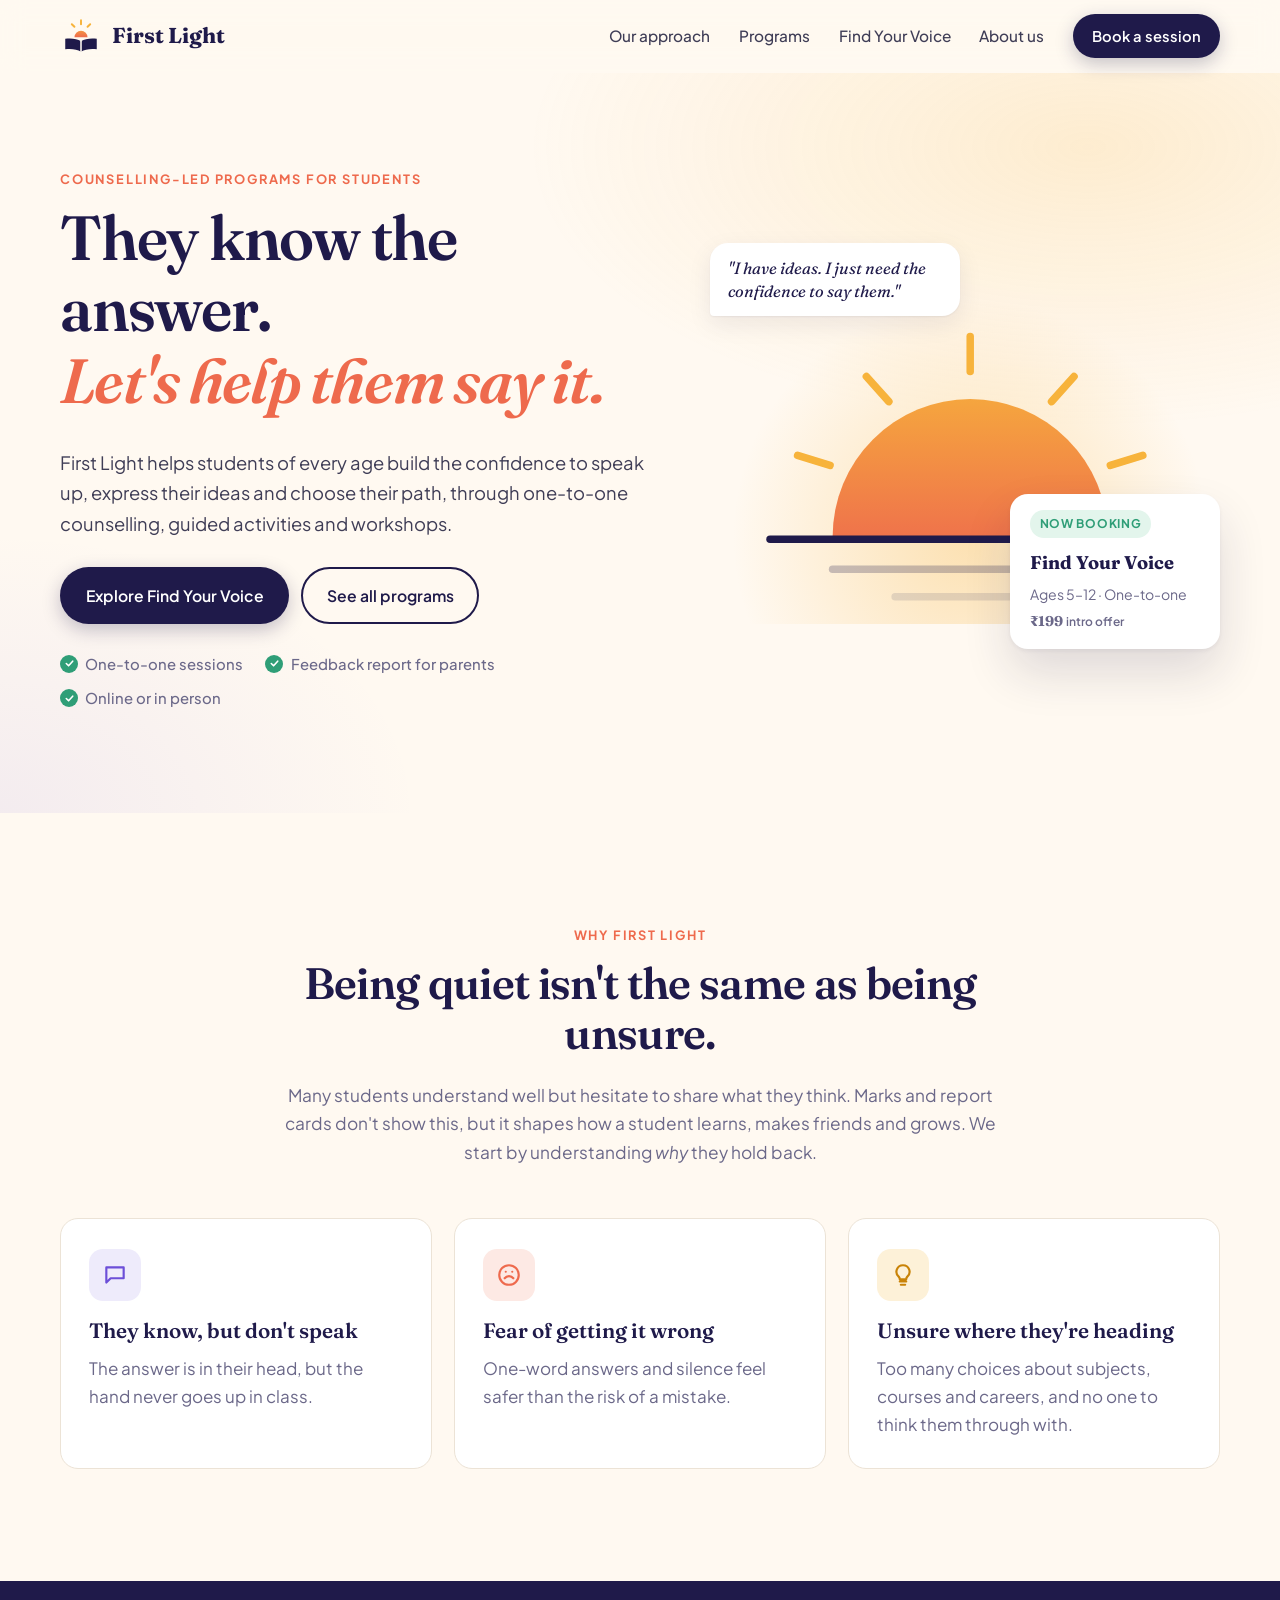
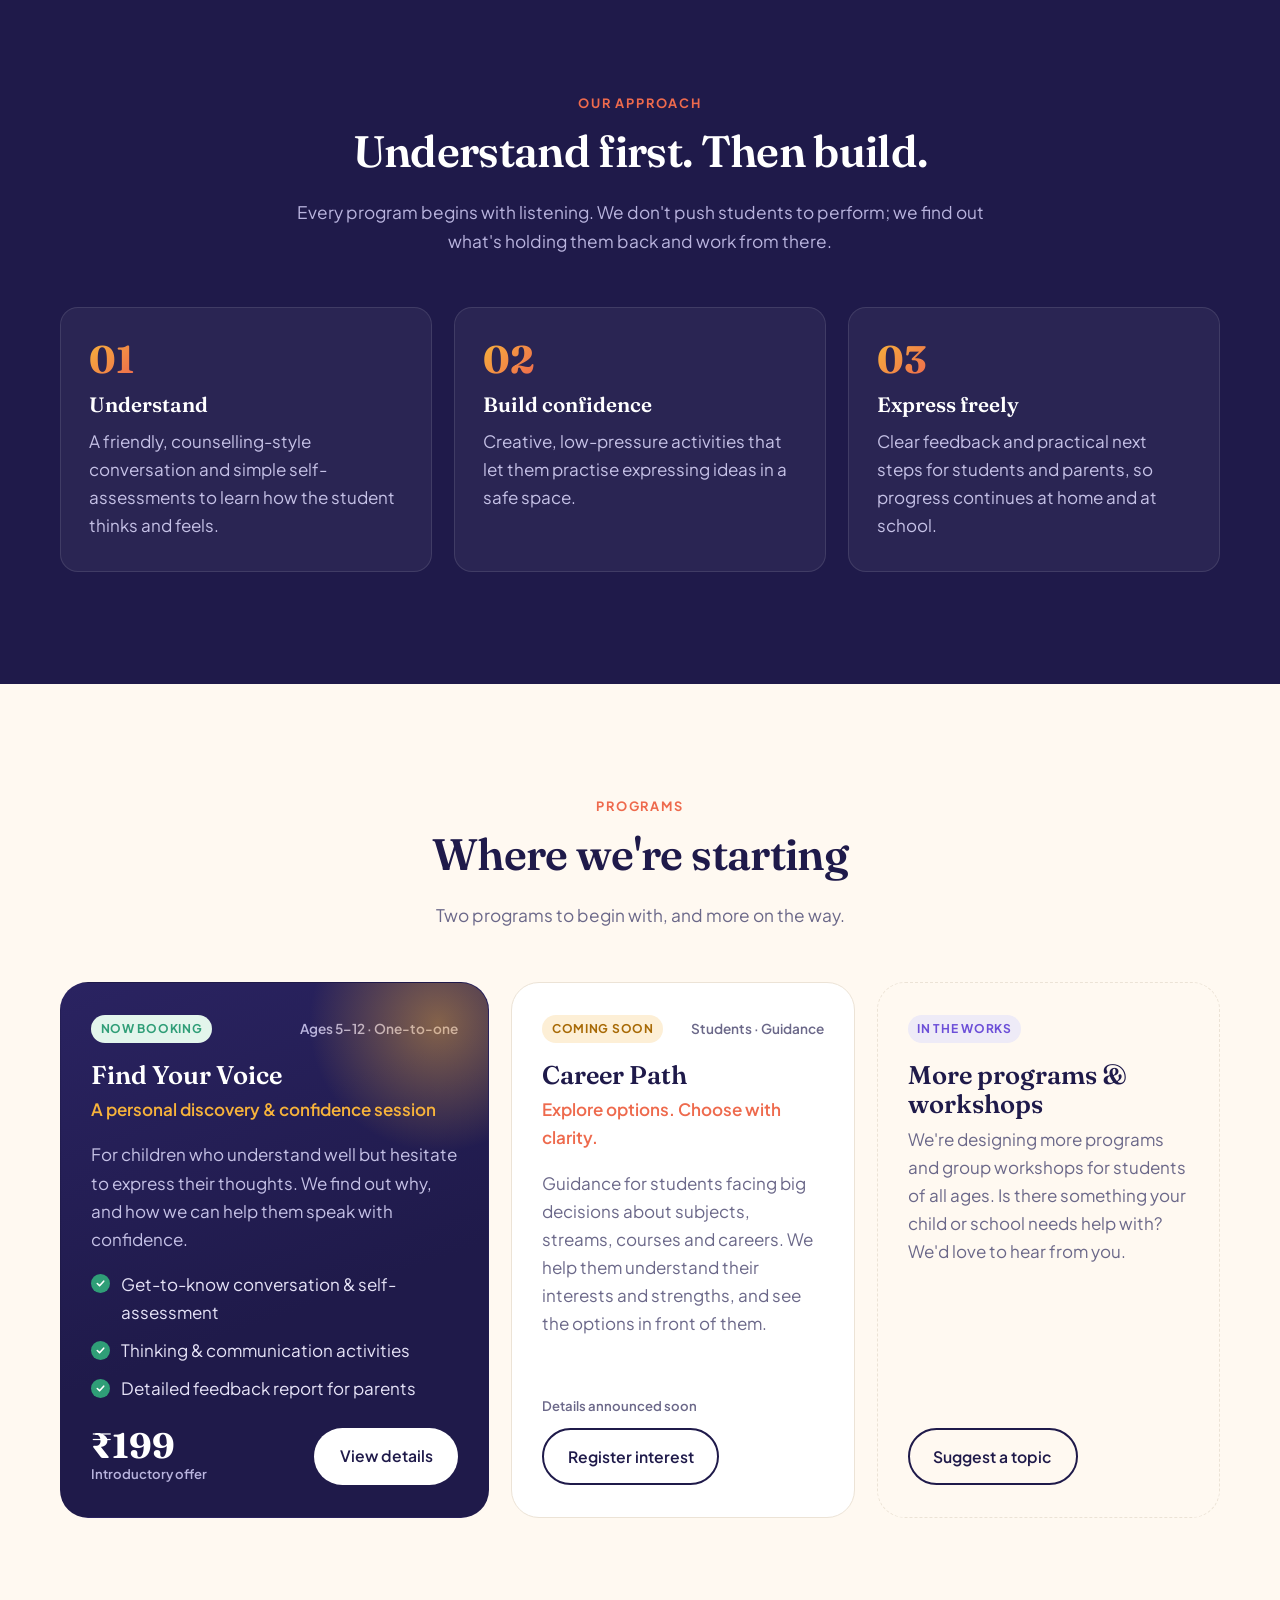
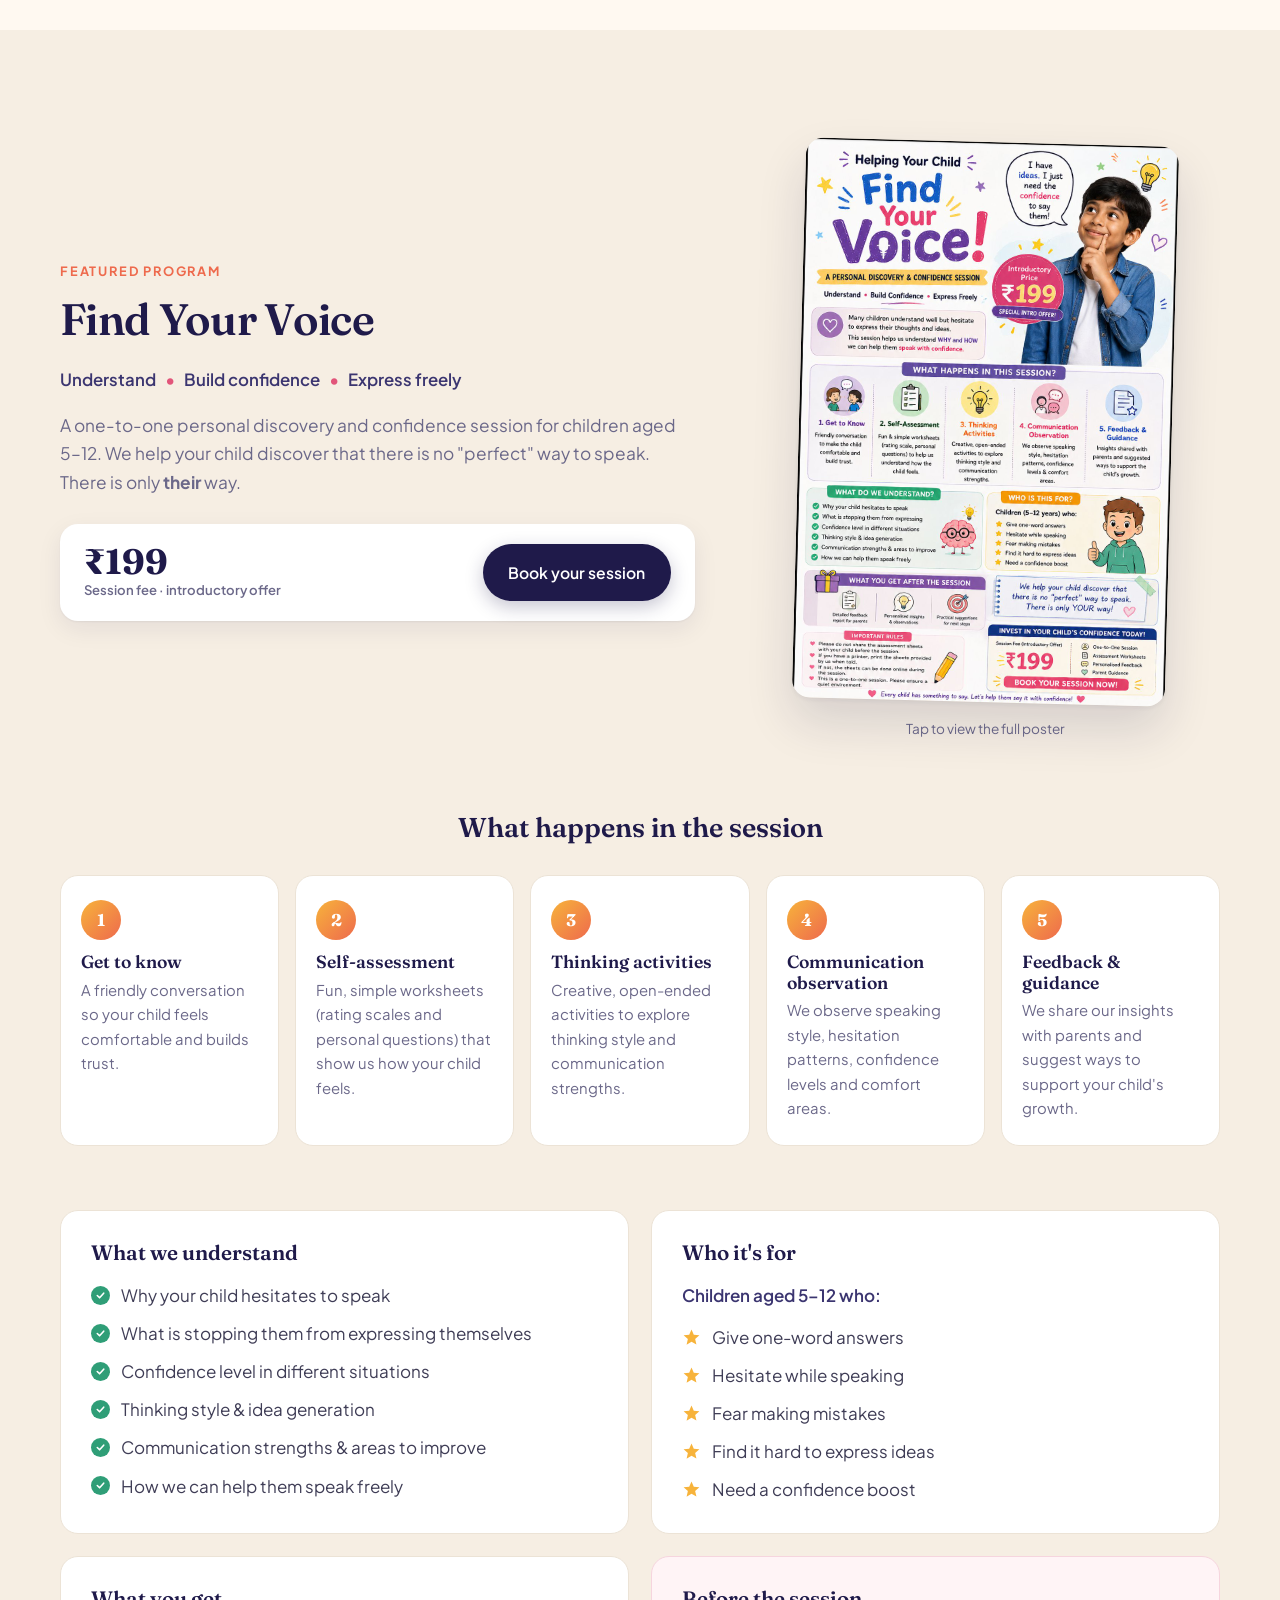
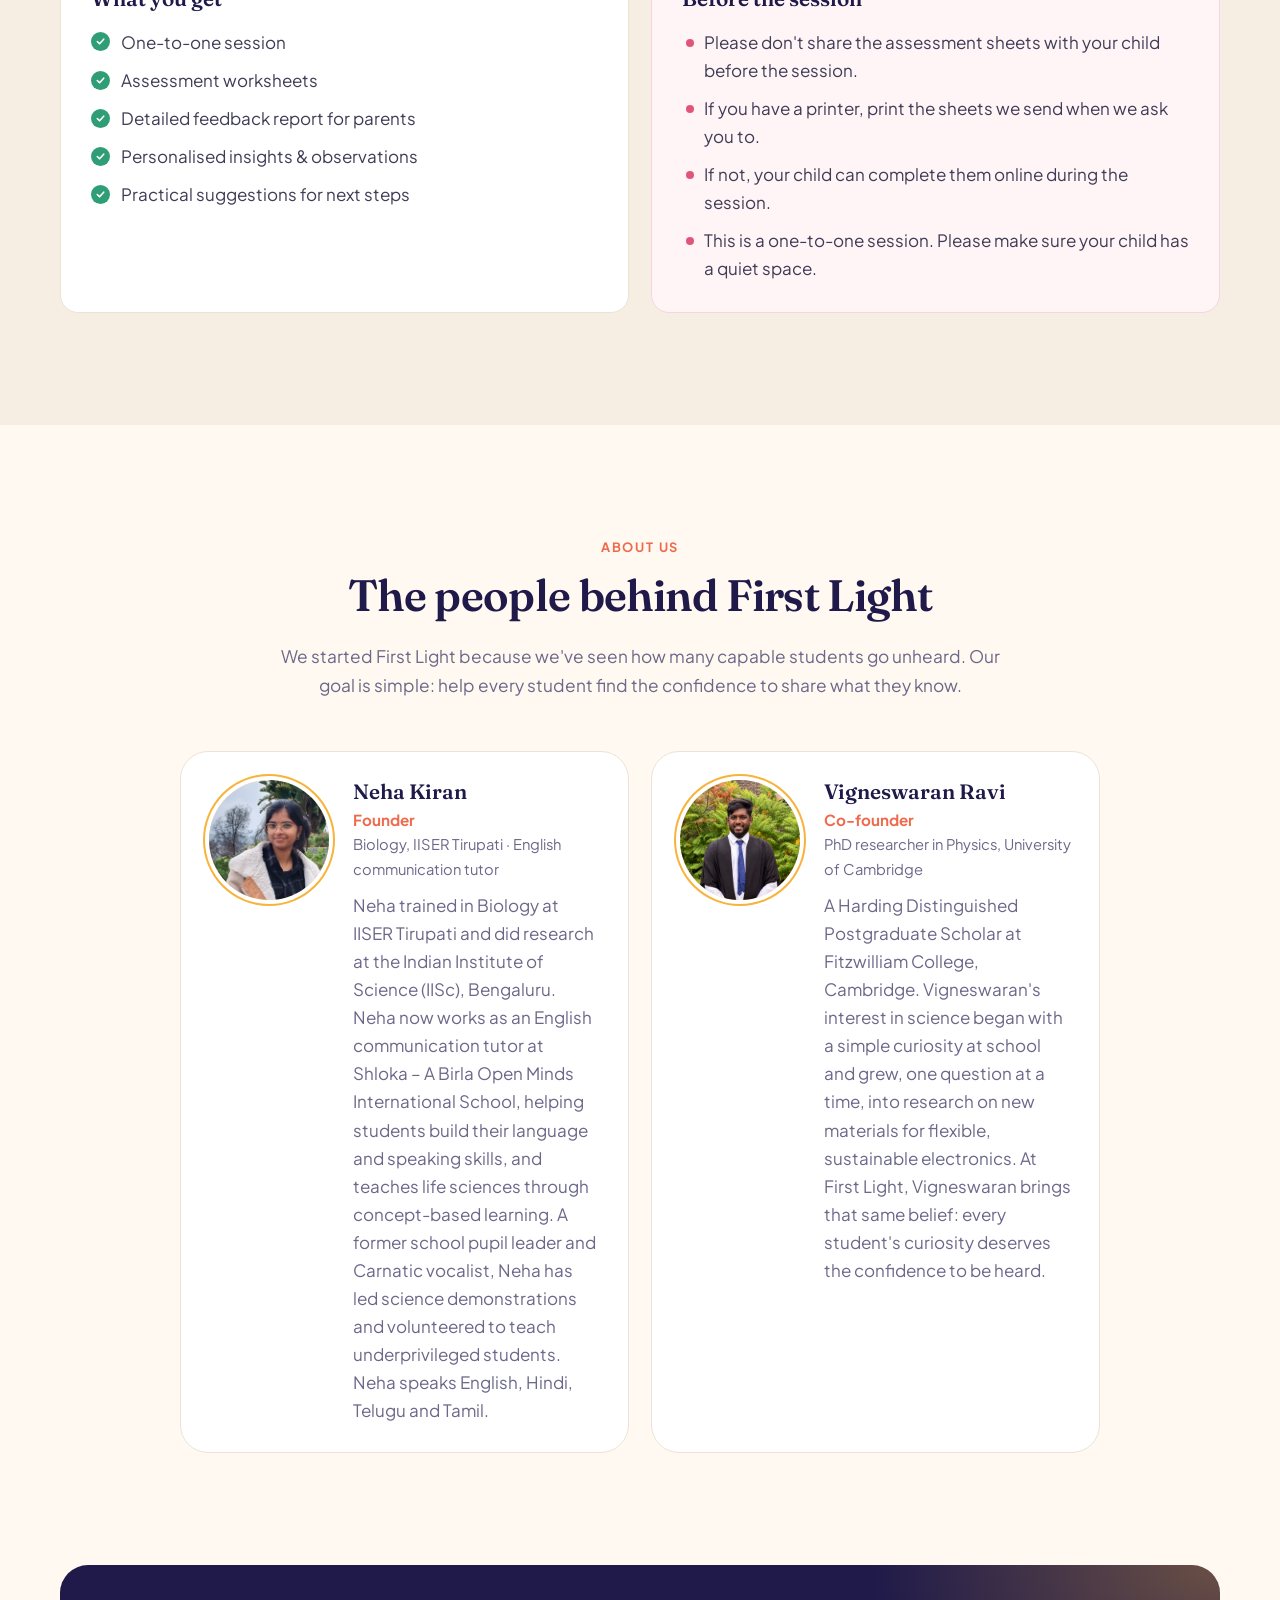
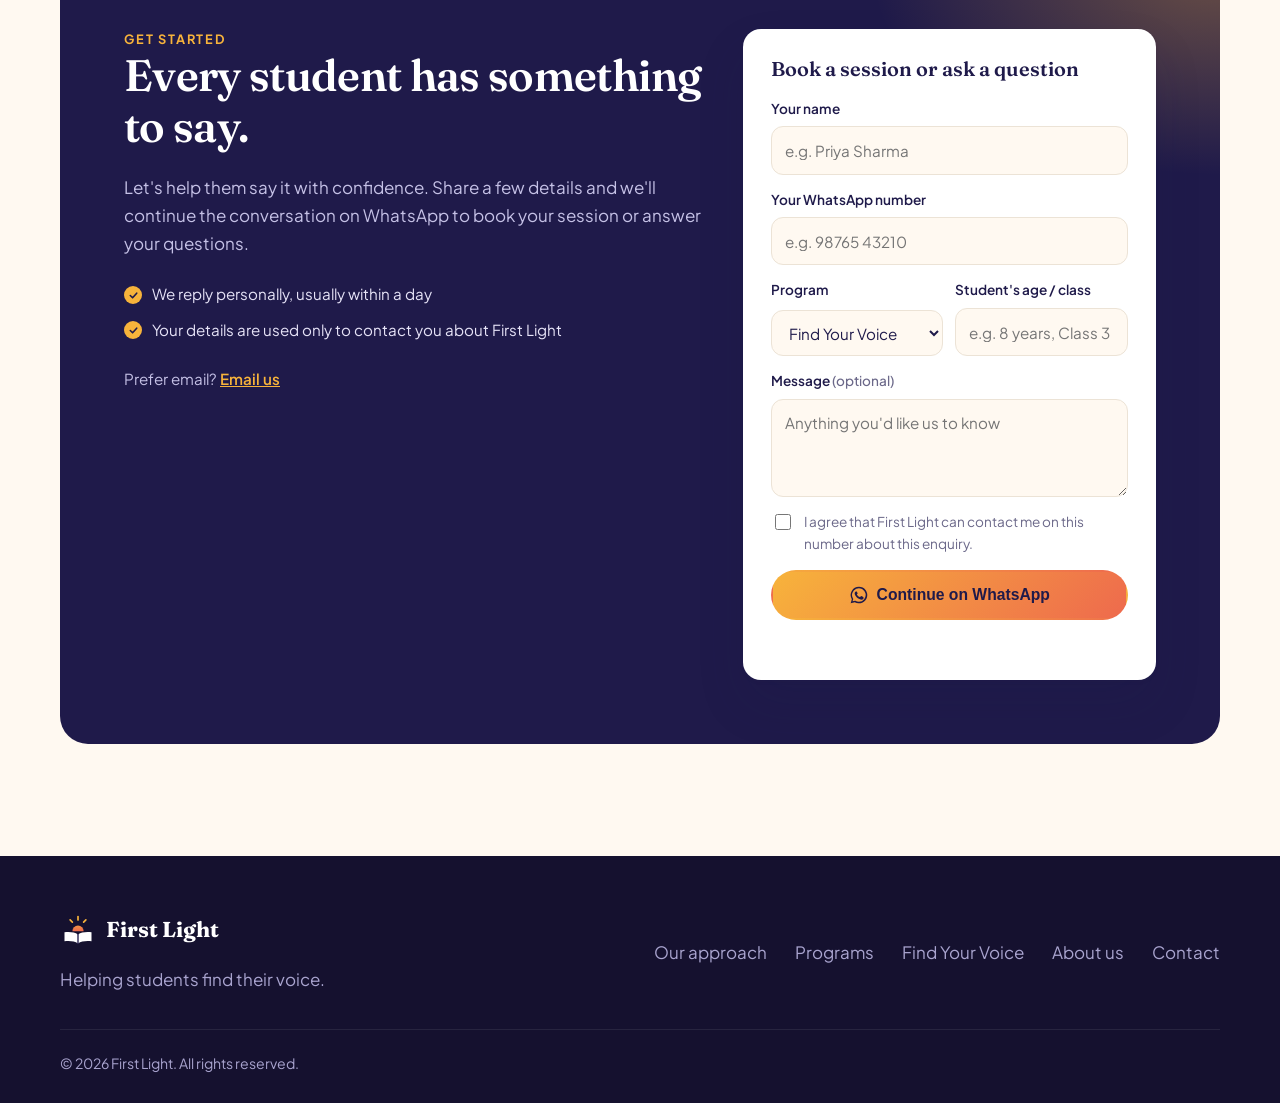
==== index.html @ f7c316da "Add enquiry form that saves contact details before opening WhatsApp Visitors share name and number (" ====
<!doctype html>
<html lang="en">
<head>
  <meta charset="utf-8">
  <meta name="viewport" content="width=device-width, initial-scale=1">
  <title>First Light — Helping students find their voice</title>
  <meta name="description" content="First Light runs counselling-led programs and workshops that help students build confidence, express themselves and find their path. Starting with Find Your Voice and Career Path.">
  <meta property="og:title" content="First Light — Helping students find their voice">
  <meta property="og:description" content="Counselling-led programs that help students build confidence, speak up and find their path.">
  <meta property="og:image" content="images/find-your-voice-poster.jpg">
  <link rel="icon" href="images/logo.svg" type="image/svg+xml">
  <link rel="preconnect" href="https://fonts.googleapis.com">
  <link rel="preconnect" href="https://fonts.gstatic.com" crossorigin>
  <link href="https://fonts.googleapis.com/css2?family=Fraunces:opsz,wght@9..144,500;9..144,600;9..144,700&family=Plus+Jakarta+Sans:wght@400;500;600;700&display=swap" rel="stylesheet">
  <link rel="stylesheet" href="style.css">
</head>
<body>

  <!-- ============ HEADER ============ -->
  <header class="site-header" id="top">
    <div class="container nav">
      <a href="#top" class="brand" aria-label="First Light home">
        <img src="images/logo.svg" alt="" width="42" height="42">
        <span>First Light</span>
      </a>
      <button class="nav-toggle" aria-label="Open menu" aria-expanded="false" aria-controls="nav-links">
        <span></span><span></span><span></span>
      </button>
      <nav id="nav-links" class="nav-links">
        <a href="#approach">Our approach</a>
        <a href="#programs">Programs</a>
        <a href="#find-your-voice">Find Your Voice</a>
        <a href="#team">About us</a>
        <a href="#contact" class="btn btn-small btn-primary">Book a session</a>
      </nav>
    </div>
  </header>

  <main>

    <!-- ============ HERO ============ -->
    <section class="hero">
      <div class="container hero-grid">
        <div class="hero-copy reveal">
          <p class="eyebrow">Counselling-led programs for students</p>
          <h1>They know the answer.<br><em>Let's help them say it.</em></h1>
          <p class="lead">
            First Light helps students of every age build the confidence to speak up,
            express their ideas and choose their path, through one-to-one counselling,
            guided activities and workshops.
          </p>
          <div class="hero-actions">
            <a href="#find-your-voice" class="btn btn-primary">Explore Find Your Voice</a>
            <a href="#programs" class="btn btn-ghost">See all programs</a>
          </div>
          <ul class="hero-points">
            <li>One-to-one sessions</li>
            <li>Feedback report for parents</li>
            <li>Online or in person</li>
          </ul>
        </div>

        <div class="hero-visual reveal" aria-hidden="true">
          <svg class="sunrise" viewBox="0 0 400 300" fill="none">
            <defs>
              <linearGradient id="heroSun" x1="200" y1="90" x2="200" y2="250" gradientUnits="userSpaceOnUse">
                <stop offset="0" stop-color="#F7B33B"/>
                <stop offset="1" stop-color="#EE6A4D"/>
              </linearGradient>
              <radialGradient id="glow" cx="200" cy="230" r="190" gradientUnits="userSpaceOnUse">
                <stop offset="0" stop-color="#F7B33B" stop-opacity=".35"/>
                <stop offset="1" stop-color="#F7B33B" stop-opacity="0"/>
              </radialGradient>
            </defs>
            <circle cx="200" cy="230" r="190" fill="url(#glow)"/>
            <path d="M90 230a110 110 0 0 1 220 0Z" fill="url(#heroSun)"/>
            <g class="rays" stroke="#F7B33B" stroke-width="6" stroke-linecap="round">
              <path d="M200 70v28"/>
              <path d="M117 102l18 20"/>
              <path d="M283 102l-18 20"/>
              <path d="M62 165l26 8"/>
              <path d="M338 165l-26 8"/>
            </g>
            <path d="M40 232h320" stroke="#1F1A4A" stroke-width="6" stroke-linecap="round"/>
            <path d="M90 256h220" stroke="#1F1A4A" stroke-opacity=".25" stroke-width="6" stroke-linecap="round"/>
            <path d="M140 278h120" stroke="#1F1A4A" stroke-opacity=".12" stroke-width="6" stroke-linecap="round"/>
          </svg>

          <div class="bubble bubble-1">"I have ideas. I just need the confidence to say them."</div>
          <div class="float-card">
            <span class="tag tag-live">Now booking</span>
            <strong>Find Your Voice</strong>
            <span>Ages 5–12 · One-to-one</span>
            <span class="price">₹199 <small>intro offer</small></span>
          </div>
        </div>
      </div>
    </section>

    <!-- ============ WHY ============ -->
    <section class="section why">
      <div class="container">
        <div class="section-head reveal">
          <p class="eyebrow">Why First Light</p>
          <h2>Being quiet isn't the same as being unsure.</h2>
          <p class="section-sub">
            Many students understand well but hesitate to share what they think.
            Marks and report cards don't show this, but it shapes how a student learns,
            makes friends and grows. We start by understanding <em>why</em> they hold back.
          </p>
        </div>
        <div class="cards-3">
          <article class="card reveal">
            <div class="icon-circle ic-violet">
              <svg viewBox="0 0 24 24"><path d="M4 5h16v10H8l-4 4z"/></svg>
            </div>
            <h3>They know, but don't speak</h3>
            <p>The answer is in their head, but the hand never goes up in class.</p>
          </article>
          <article class="card reveal">
            <div class="icon-circle ic-coral">
              <svg viewBox="0 0 24 24"><path d="M12 3a9 9 0 1 0 0 18 9 9 0 0 0 0-18zM8 15s1.5-2 4-2 4 2 4 2M9 9h.01M15 9h.01"/></svg>
            </div>
            <h3>Fear of getting it wrong</h3>
            <p>One-word answers and silence feel safer than the risk of a mistake.</p>
          </article>
          <article class="card reveal">
            <div class="icon-circle ic-amber">
              <svg viewBox="0 0 24 24"><path d="M9 18h6M10 21h4M12 3a6 6 0 0 0-4 10.5c.7.7 1 1.5 1 2.5h6c0-1 .3-1.8 1-2.5A6 6 0 0 0 12 3z"/></svg>
            </div>
            <h3>Unsure where they're heading</h3>
            <p>Too many choices about subjects, courses and careers, and no one to think them through with.</p>
          </article>
        </div>
      </div>
    </section>

    <!-- ============ APPROACH ============ -->
    <section class="section approach" id="approach">
      <div class="container">
        <div class="section-head reveal">
          <p class="eyebrow">Our approach</p>
          <h2>Understand first. Then build.</h2>
          <p class="section-sub">
            Every program begins with listening. We don't push students to perform;
            we find out what's holding them back and work from there.
          </p>
        </div>
        <ol class="steps">
          <li class="step reveal">
            <span class="step-num">01</span>
            <h3>Understand</h3>
            <p>A friendly, counselling-style conversation and simple self-assessments to learn how the student thinks and feels.</p>
          </li>
          <li class="step reveal">
            <span class="step-num">02</span>
            <h3>Build confidence</h3>
            <p>Creative, low-pressure activities that let them practise expressing ideas in a safe space.</p>
          </li>
          <li class="step reveal">
            <span class="step-num">03</span>
            <h3>Express freely</h3>
            <p>Clear feedback and practical next steps for students and parents, so progress continues at home and at school.</p>
          </li>
        </ol>
      </div>
    </section>

    <!-- ============ PROGRAMS ============ -->
    <section class="section programs" id="programs">
      <div class="container">
        <div class="section-head reveal">
          <p class="eyebrow">Programs</p>
          <h2>Where we're starting</h2>
          <p class="section-sub">Two programs to begin with, and more on the way.</p>
        </div>

        <div class="program-grid">
          <article class="program program-featured reveal">
            <div class="program-top">
              <span class="tag tag-live">Now booking</span>
              <span class="program-meta">Ages 5–12 · One-to-one</span>
            </div>
            <h3>Find Your Voice</h3>
            <p class="program-sub">A personal discovery &amp; confidence session</p>
            <p>For children who understand well but hesitate to express their thoughts. We find out why, and how we can help them speak with confidence.</p>
            <ul class="checklist">
              <li>Get-to-know conversation &amp; self-assessment</li>
              <li>Thinking &amp; communication activities</li>
              <li>Detailed feedback report for parents</li>
            </ul>
            <div class="program-foot">
              <div class="price-block">
                <span class="price-big">₹199</span>
                <span class="price-note">Introductory offer</span>
              </div>
              <a href="#find-your-voice" class="btn btn-light">View details</a>
            </div>
          </article>

          <article class="program reveal">
            <div class="program-top">
              <span class="tag tag-soon">Coming soon</span>
              <span class="program-meta">Students · Guidance</span>
            </div>
            <h3>Career Path</h3>
            <p class="program-sub">Explore options. Choose with clarity.</p>
            <p>Guidance for students facing big decisions about subjects, streams, courses and careers. We help them understand their interests and strengths, and see the options in front of them.</p>
            <div class="program-foot">
              <span class="price-note">Details announced soon</span>
              <a href="#contact" class="btn btn-ghost">Register interest</a>
            </div>
          </article>

          <article class="program program-more reveal">
            <div class="program-top">
              <span class="tag tag-muted">In the works</span>
            </div>
            <h3>More programs &amp; workshops</h3>
            <p>We're designing more programs and group workshops for students of all ages. Is there something your child or school needs help with? We'd love to hear from you.</p>
            <div class="program-foot">
              <a href="#contact" class="btn btn-ghost">Suggest a topic</a>
            </div>
          </article>
        </div>
      </div>
    </section>

    <!-- ============ FIND YOUR VOICE DETAIL ============ -->
    <section class="section fyv" id="find-your-voice">
      <div class="container">
        <div class="fyv-intro">
          <div class="reveal">
            <p class="eyebrow">Featured program</p>
            <h2>Find Your Voice</h2>
            <p class="fyv-tagline">Understand <span>•</span> Build confidence <span>•</span> Express freely</p>
            <p class="section-sub left">
              A one-to-one personal discovery and confidence session for children aged 5–12.
              We help your child discover that there is no "perfect" way to speak.
              There is only <strong>their</strong> way.
            </p>
            <div class="fyv-price">
              <div>
                <span class="price-big dark">₹199</span>
                <span class="price-note">Session fee · introductory offer</span>
              </div>
              <a href="#contact" class="btn btn-primary">Book your session</a>
            </div>
          </div>
          <figure class="poster reveal">
            <a href="images/find-your-voice-poster.jpg" target="_blank" rel="noopener">
              <img src="images/find-your-voice-poster.jpg" alt="Find Your Voice program poster: a personal discovery and confidence session for children aged 5 to 12, introductory price ₹199." loading="lazy">
            </a>
            <figcaption>Tap to view the full poster</figcaption>
          </figure>
        </div>

        <h3 class="sub-title reveal">What happens in the session</h3>
        <ol class="timeline">
          <li class="reveal"><span>1</span><div><h4>Get to know</h4><p>A friendly conversation so your child feels comfortable and builds trust.</p></div></li>
          <li class="reveal"><span>2</span><div><h4>Self-assessment</h4><p>Fun, simple worksheets (rating scales and personal questions) that show us how your child feels.</p></div></li>
          <li class="reveal"><span>3</span><div><h4>Thinking activities</h4><p>Creative, open-ended activities to explore thinking style and communication strengths.</p></div></li>
          <li class="reveal"><span>4</span><div><h4>Communication observation</h4><p>We observe speaking style, hesitation patterns, confidence levels and comfort areas.</p></div></li>
          <li class="reveal"><span>5</span><div><h4>Feedback &amp; guidance</h4><p>We share our insights with parents and suggest ways to support your child's growth.</p></div></li>
        </ol>

        <div class="fyv-grid">
          <div class="panel reveal">
            <h3>What we understand</h3>
            <ul class="checklist">
              <li>Why your child hesitates to speak</li>
              <li>What is stopping them from expressing themselves</li>
              <li>Confidence level in different situations</li>
              <li>Thinking style &amp; idea generation</li>
              <li>Communication strengths &amp; areas to improve</li>
              <li>How we can help them speak freely</li>
            </ul>
          </div>
          <div class="panel reveal">
            <h3>Who it's for</h3>
            <p class="panel-sub">Children aged 5–12 who:</p>
            <ul class="checklist star">
              <li>Give one-word answers</li>
              <li>Hesitate while speaking</li>
              <li>Fear making mistakes</li>
              <li>Find it hard to express ideas</li>
              <li>Need a confidence boost</li>
            </ul>
          </div>
          <div class="panel reveal">
            <h3>What you get</h3>
            <ul class="checklist">
              <li>One-to-one session</li>
              <li>Assessment worksheets</li>
              <li>Detailed feedback report for parents</li>
              <li>Personalised insights &amp; observations</li>
              <li>Practical suggestions for next steps</li>
            </ul>
          </div>
          <div class="panel panel-note reveal">
            <h3>Before the session</h3>
            <ul class="plain">
              <li>Please don't share the assessment sheets with your child before the session.</li>
              <li>If you have a printer, print the sheets we send when we ask you to.</li>
              <li>If not, your child can complete them online during the session.</li>
              <li>This is a one-to-one session. Please make sure your child has a quiet space.</li>
            </ul>
          </div>
        </div>
      </div>
    </section>

    <!-- ============ TEAM ============ -->
    <section class="section team" id="team">
      <div class="container">
        <div class="section-head reveal">
          <p class="eyebrow">About us</p>
          <h2>The people behind First Light</h2>
          <p class="section-sub">
            We started First Light because we've seen how many capable students go unheard.
            Our goal is simple: help every student find the confidence to share what they know.
          </p>
        </div>
        <div class="team-grid">
          <article class="person reveal">
            <img class="photo" src="images/neha.jpg" alt="Neha Kiran" width="120" height="120" loading="lazy">
            <div>
              <h3>Neha Kiran</h3>
              <p class="role">Founder</p>
              <p class="affil">Biology, IISER Tirupati · English communication tutor</p>
              <p>Neha trained in Biology at IISER Tirupati and did research at the Indian Institute of Science (IISc), Bengaluru. Neha now works as an English communication tutor at Shloka – A Birla Open Minds International School, helping students build their language and speaking skills, and teaches life sciences through concept-based learning. A former school pupil leader and Carnatic vocalist, Neha has led science demonstrations and volunteered to teach underprivileged students. Neha speaks English, Hindi, Telugu and Tamil.</p>
            </div>
          </article>
          <article class="person reveal">
            <img class="photo" src="images/vigneswaran.jpg" alt="Vigneswaran Ravi" width="120" height="120" loading="lazy">
            <div>
              <h3>Vigneswaran Ravi</h3>
              <p class="role">Co-founder</p>
              <p class="affil">PhD researcher in Physics, University of Cambridge</p>
              <p>A Harding Distinguished Postgraduate Scholar at Fitzwilliam College, Cambridge. Vigneswaran's interest in science began with a simple curiosity at school and grew, one question at a time, into research on new materials for flexible, sustainable electronics. At First Light, Vigneswaran brings that same belief: every student's curiosity deserves the confidence to be heard.</p>
            </div>
          </article>
        </div>
      </div>
    </section>

    <!-- ============ CONTACT / CTA ============ -->
    <section class="section cta" id="contact">
      <div class="container">
        <div class="cta-box reveal">
          <div class="cta-copy">
            <p class="eyebrow light">Get started</p>
            <h2>Every student has something to say.</h2>
            <p>Let's help them say it with confidence. Share a few details and we'll continue the conversation on WhatsApp to book your session or answer your questions.</p>
            <ul class="cta-points">
              <li>We reply personally, usually within a day</li>
              <li>Your details are used only to contact you about First Light</li>
            </ul>
            <p class="cta-email">Prefer email? <a href="#contact" class="js-email">Email us</a></p>
          </div>

          <form class="enquiry" id="enquiry-form" novalidate>
            <h3>Book a session or ask a question</h3>
            <div class="field">
              <label for="f-name">Your name</label>
              <input id="f-name" name="name" type="text" autocomplete="name" required maxlength="80" placeholder="e.g. Priya Sharma">
            </div>
            <div class="field">
              <label for="f-phone">Your WhatsApp number</label>
              <input id="f-phone" name="phone" type="tel" autocomplete="tel" inputmode="tel" required maxlength="20" placeholder="e.g. 98765 43210">
            </div>
            <div class="field-row">
              <div class="field">
                <label for="f-program">Program</label>
                <select id="f-program" name="program" required>
                  <option value="Find Your Voice">Find Your Voice</option>
                  <option value="Career Path">Career Path</option>
                  <option value="Something else">Something else</option>
                </select>
              </div>
              <div class="field">
                <label for="f-age">Student's age / class</label>
                <input id="f-age" name="student_age" type="text" maxlength="30" placeholder="e.g. 8 years, Class 3">
              </div>
            </div>
            <div class="field">
              <label for="f-msg">Message <span class="opt">(optional)</span></label>
              <textarea id="f-msg" name="message" rows="3" maxlength="600" placeholder="Anything you'd like us to know"></textarea>
            </div>
            <!-- Spam trap: real people never see or fill this -->
            <input type="text" name="_honey" class="hp" tabindex="-1" autocomplete="off" aria-hidden="true">
            <label class="consent">
              <input type="checkbox" id="f-consent" required>
              <span>I agree that First Light can contact me on this number about this enquiry.</span>
            </label>
            <button type="submit" class="btn btn-sun btn-block">
              <svg viewBox="0 0 24 24" width="20" height="20" aria-hidden="true"><path fill="currentColor" d="M12 2a10 10 0 0 0-8.6 15.1L2 22l5-1.3A10 10 0 1 0 12 2zm0 18.2c-1.6 0-3.1-.4-4.4-1.2l-.3-.2-3 .8.8-2.9-.2-.3A8.2 8.2 0 1 1 12 20.2zm4.5-6.1c-.2-.1-1.5-.7-1.7-.8-.2-.1-.4-.1-.6.1l-.8 1c-.1.2-.3.2-.5.1a6.7 6.7 0 0 1-3.3-2.9c-.2-.4.2-.4.7-1.3.1-.2 0-.3 0-.4l-.8-1.8c-.2-.5-.4-.4-.6-.4h-.5a1 1 0 0 0-.7.3c-.2.3-.9.9-.9 2.2s1 2.5 1.1 2.7c.1.2 1.9 2.9 4.6 4 1.7.7 2.4.8 3.2.6.5-.1 1.5-.6 1.7-1.2.2-.6.2-1.1.2-1.2-.1-.1-.3-.2-.5-.3z"/></svg>
              Continue on WhatsApp
            </button>
            <p class="form-status" role="status" aria-live="polite"></p>
          </form>
        </div>
      </div>
    </section>

  </main>

  <!-- ============ FOOTER ============ -->
  <footer class="site-footer">
    <div class="container footer-grid">
      <div>
        <a href="#top" class="brand light">
          <img src="images/logo-light.svg" alt="" width="36" height="36">
          <span>First Light</span>
        </a>
        <p class="footer-tag">Helping students find their voice.</p>
      </div>
      <nav class="footer-links" aria-label="Footer">
        <a href="#approach">Our approach</a>
        <a href="#programs">Programs</a>
        <a href="#find-your-voice">Find Your Voice</a>
        <a href="#team">About us</a>
        <a href="#contact">Contact</a>
      </nav>
    </div>
    <div class="container footer-bottom">
      <p>© <span id="year">2026</span> First Light. All rights reserved.</p>
    </div>
  </footer>

  <script src="script.js"></script>
</body>
</html>
---- style.css ----
/* =========================================================
   First Light — main stylesheet
   Colours: deep indigo (trust, maturity) + sunrise amber/coral (warmth, hope)
   ========================================================= */

:root {
  --ink: #1F1A4A;          /* deep indigo — headings, dark sections */
  --ink-2: #3B3570;
  --text: #3F3D56;         /* body text */
  --muted: #6B6889;
  --cream: #FFF9F1;        /* page background */
  --paper: #FFFFFF;
  --sand: #F6EEE3;         /* alt section background */
  --line: #ECE3D6;
  --sun: #F7B33B;          /* amber */
  --coral: #EE6A4D;        /* coral */
  --rose: #E2557A;
  --violet: #6C4FD8;
  --green: #2F9E77;

  --radius: 18px;
  --radius-lg: 28px;
  --shadow: 0 1px 2px rgba(31, 26, 74, .06), 0 8px 24px rgba(31, 26, 74, .08);
  --shadow-lg: 0 2px 4px rgba(31, 26, 74, .06), 0 24px 48px rgba(31, 26, 74, .14);

  --font-head: "Fraunces", Georgia, "Times New Roman", serif;
  --font-body: "Plus Jakarta Sans", system-ui, -apple-system, "Segoe UI", Roboto, sans-serif;
}

*, *::before, *::after { box-sizing: border-box; }

html { scroll-behavior: smooth; scroll-padding-top: 84px; }

body {
  margin: 0;
  font-family: var(--font-body);
  font-size: 17px;
  line-height: 1.65;
  color: var(--text);
  background: var(--cream);
  -webkit-font-smoothing: antialiased;
}

img { max-width: 100%; display: block; }
a { color: inherit; }

h1, h2, h3, h4 {
  font-family: var(--font-head);
  color: var(--ink);
  line-height: 1.15;
  margin: 0 0 .5em;
  font-weight: 600;
}
h1 { font-size: clamp(2.4rem, 5.2vw, 3.9rem); letter-spacing: -0.02em; }
h2 { font-size: clamp(1.9rem, 3.6vw, 2.75rem); letter-spacing: -0.015em; }
h3 { font-size: 1.3rem; }
h4 { font-size: 1.1rem; }
p { margin: 0 0 1em; }

.container { width: min(1160px, 100% - 40px); margin-inline: auto; }

/* ---------- Buttons ---------- */
.btn {
  display: inline-flex; align-items: center; justify-content: center;
  gap: .5em;
  padding: .85em 1.5em;
  border-radius: 999px;
  font-weight: 600;
  font-size: .98rem;
  text-decoration: none;
  border: 2px solid transparent;
  transition: transform .15s ease, box-shadow .2s ease, background .2s ease, color .2s ease;
  cursor: pointer;
  white-space: nowrap;
}
.btn:hover { transform: translateY(-2px); }
.btn:focus-visible { outline: 3px solid var(--sun); outline-offset: 3px; }
.btn-small { padding: .55em 1.15em; font-size: .92rem; }
.btn-primary { background: var(--ink); color: #fff; box-shadow: 0 6px 18px rgba(31, 26, 74, .25); }
.btn-primary:hover { background: var(--ink-2); }
.btn-ghost { border-color: var(--ink); color: var(--ink); }
.btn-ghost:hover { background: var(--ink); color: #fff; }
.btn-light { background: #fff; color: var(--ink); }
.btn-sun { background: linear-gradient(135deg, var(--sun), var(--coral)); color: var(--ink); }
.btn-outline-light { border-color: rgba(255,255,255,.6); color: #fff; }
.btn-outline-light:hover { background: #fff; color: var(--ink); }

/* ---------- Tags & eyebrows ---------- */
.eyebrow {
  font-size: .8rem; font-weight: 700; letter-spacing: .14em; text-transform: uppercase;
  color: var(--coral); margin-bottom: .9em;
}
.eyebrow.light { color: var(--sun); }
.tag {
  display: inline-block; font-size: .75rem; font-weight: 700; letter-spacing: .06em;
  text-transform: uppercase; padding: .35em .8em; border-radius: 999px;
}
.tag-live { background: #E3F5EC; color: var(--green); }
.tag-soon { background: #FDEFD6; color: #A86A06; }
.tag-muted { background: #EEEBF7; color: var(--violet); }

/* ---------- Header ---------- */
.site-header {
  position: sticky; top: 0; z-index: 50;
  background: rgba(255, 249, 241, .85);
  backdrop-filter: saturate(160%) blur(12px);
  -webkit-backdrop-filter: saturate(160%) blur(12px);
  border-bottom: 1px solid transparent;
  transition: border-color .2s ease, box-shadow .2s ease;
}
.site-header.scrolled { border-bottom-color: var(--line); box-shadow: 0 4px 20px rgba(31, 26, 74, .05); }
.nav { display: flex; align-items: center; justify-content: space-between; height: 72px; }
.brand {
  display: inline-flex; align-items: center; gap: .6rem; text-decoration: none;
  font-family: var(--font-head); font-weight: 700; font-size: 1.35rem; color: var(--ink);
}
.brand.light { color: #fff; }
.nav-links { display: flex; align-items: center; gap: 1.8rem; }
.nav-links a:not(.btn) {
  text-decoration: none; font-weight: 500; font-size: .96rem; color: var(--text);
  position: relative;
}
.nav-links a:not(.btn)::after {
  content: ""; position: absolute; left: 0; right: 0; bottom: -4px; height: 2px;
  background: var(--coral); transform: scaleX(0); transition: transform .2s ease; transform-origin: left;
}
.nav-links a:not(.btn):hover::after { transform: scaleX(1); }

.nav-toggle {
  display: none; background: none; border: 0; padding: 10px; cursor: pointer;
  flex-direction: column; gap: 5px;
}
.nav-toggle span { display: block; width: 24px; height: 2px; background: var(--ink); border-radius: 2px; transition: transform .25s ease, opacity .2s ease; }
.nav-toggle[aria-expanded="true"] span:nth-child(1) { transform: translateY(7px) rotate(45deg); }
.nav-toggle[aria-expanded="true"] span:nth-child(2) { opacity: 0; }
.nav-toggle[aria-expanded="true"] span:nth-child(3) { transform: translateY(-7px) rotate(-45deg); }

/* ---------- Hero ---------- */
.hero {
  position: relative; overflow: hidden;
  padding: clamp(48px, 8vw, 96px) 0 clamp(56px, 8vw, 104px);
  background:
    radial-gradient(800px 400px at 85% 10%, rgba(247, 179, 59, .18), transparent 70%),
    radial-gradient(600px 400px at 0% 100%, rgba(108, 79, 216, .08), transparent 70%);
}
.hero-grid { display: grid; grid-template-columns: 1.1fr .9fr; gap: 48px; align-items: center; }
.hero h1 em { font-style: italic; color: var(--coral); }
.lead { font-size: 1.15rem; max-width: 34em; color: var(--text); }
.hero-actions { display: flex; flex-wrap: wrap; gap: 12px; margin: 28px 0 28px; }
.hero-points { list-style: none; padding: 0; margin: 0; display: flex; flex-wrap: wrap; gap: 10px 22px; }
.hero-points li { font-size: .93rem; font-weight: 500; color: var(--muted); display: flex; align-items: center; gap: .5em; }
.hero-points li::before {
  content: ""; width: 18px; height: 18px; border-radius: 50%;
  background: var(--green) url("data:image/svg+xml,%3Csvg xmlns='http://www.w3.org/2000/svg' viewBox='0 0 24 24' fill='none' stroke='white' stroke-width='3.5' stroke-linecap='round' stroke-linejoin='round'%3E%3Cpath d='M5 12l5 5 9-10'/%3E%3C/svg%3E") center/11px no-repeat;
}

.hero-visual { position: relative; }
.sunrise { width: 100%; height: auto; }
.sunrise .rays { transform-origin: 200px 230px; animation: rays 6s ease-in-out infinite; }
@keyframes rays { 0%, 100% { opacity: .75; transform: scale(1); } 50% { opacity: 1; transform: scale(1.04); } }

.bubble {
  position: absolute; background: #fff; color: var(--ink);
  font-family: var(--font-head); font-style: italic; font-size: 1.02rem; line-height: 1.4;
  padding: 14px 18px; border-radius: 18px 18px 18px 4px; max-width: 250px;
  box-shadow: var(--shadow);
}
.bubble-1 { top: -6px; left: -10px; animation: floaty 7s ease-in-out infinite; }
.float-card {
  position: absolute; right: 0; bottom: -18px;
  background: #fff; border-radius: var(--radius); padding: 16px 20px;
  box-shadow: var(--shadow-lg); display: grid; gap: 4px; min-width: 210px;
  animation: floaty 7s ease-in-out infinite reverse;
}
.float-card strong { font-family: var(--font-head); color: var(--ink); font-size: 1.15rem; margin-top: 6px; }
.float-card span:not(.tag) { font-size: .88rem; color: var(--muted); }
.float-card .price { font-family: var(--font-head); font-size: 1.5rem; font-weight: 700; color: var(--coral); }
.float-card .price small { font-family: var(--font-body); font-size: .75rem; font-weight: 600; color: var(--muted); }
.float-card .tag { justify-self: start; }
@keyframes floaty { 0%, 100% { transform: translateY(0); } 50% { transform: translateY(-8px); } }

/* ---------- Sections ---------- */
.section { padding: clamp(64px, 9vw, 112px) 0; }
.section-head { text-align: center; max-width: 720px; margin: 0 auto 52px; }
.section-sub { color: var(--muted); font-size: 1.08rem; }
.section-sub.left { text-align: left; }

/* Why */
.cards-3 { display: grid; grid-template-columns: repeat(3, 1fr); gap: 22px; }
.card {
  background: var(--paper); border: 1px solid var(--line); border-radius: var(--radius);
  padding: 30px 28px; transition: transform .2s ease, box-shadow .2s ease;
}
.card:hover { transform: translateY(-4px); box-shadow: var(--shadow); }
.card p { color: var(--muted); margin: 0; }
.icon-circle {
  width: 52px; height: 52px; border-radius: 14px; display: grid; place-items: center; margin-bottom: 18px;
}
.icon-circle svg { width: 26px; height: 26px; fill: none; stroke-width: 2; stroke-linecap: round; stroke-linejoin: round; }
.ic-violet { background: #EEEBFB; } .ic-violet svg { stroke: var(--violet); }
.ic-coral  { background: #FDE9E4; } .ic-coral svg  { stroke: var(--coral); }
.ic-amber  { background: #FDF1D8; } .ic-amber svg  { stroke: #C98307; }

/* Approach */
.approach { background: var(--ink); color: #D9D6F0; }
.approach h2, .approach h3 { color: #fff; }
.approach .section-sub { color: #B9B4DE; }
.steps { list-style: none; padding: 0; margin: 0; display: grid; grid-template-columns: repeat(3, 1fr); gap: 22px; counter-reset: s; }
.step {
  position: relative; padding: 32px 28px; border-radius: var(--radius);
  background: rgba(255,255,255,.05); border: 1px solid rgba(255,255,255,.1);
}
.step p { margin: 0; color: #C5C1E6; }
.step-num {
  display: inline-block; font-family: var(--font-head); font-size: 2.4rem; font-weight: 700; line-height: 1;
  background: linear-gradient(135deg, var(--sun), var(--coral)); -webkit-background-clip: text; background-clip: text; color: transparent;
  margin-bottom: 14px;
}

/* Programs */
.program-grid { display: grid; grid-template-columns: 1.25fr 1fr 1fr; gap: 22px; align-items: stretch; }
.program {
  display: flex; flex-direction: column;
  background: var(--paper); border: 1px solid var(--line); border-radius: var(--radius-lg);
  padding: 32px 30px; transition: transform .2s ease, box-shadow .2s ease;
}
.program:hover { transform: translateY(-4px); box-shadow: var(--shadow); }
.program-top { display: flex; align-items: center; justify-content: space-between; gap: 10px; flex-wrap: wrap; margin-bottom: 18px; }
.program-meta { font-size: .85rem; font-weight: 600; color: var(--muted); }
.program h3 { font-size: 1.6rem; margin-bottom: .2em; }
.program-sub { font-weight: 600; color: var(--coral); margin-bottom: 1em; }
.program > p:not(.program-sub) { color: var(--muted); }
.program-foot { margin-top: auto; padding-top: 22px; display: flex; align-items: center; justify-content: space-between; gap: 12px; flex-wrap: wrap; }
.price-block { display: grid; }
.price-big { font-family: var(--font-head); font-size: 2.2rem; font-weight: 700; line-height: 1; color: #fff; }
.price-big.dark { color: var(--ink); }
.price-note { font-size: .82rem; font-weight: 600; color: var(--muted); }

.program-featured {
  background: linear-gradient(160deg, #2A2361 0%, var(--ink) 60%);
  border-color: transparent; color: #D9D6F0; position: relative; overflow: hidden;
}
.program-featured::before {
  content: ""; position: absolute; width: 260px; height: 260px; right: -80px; top: -90px; border-radius: 50%;
  background: radial-gradient(circle, rgba(247,179,59,.45), transparent 70%);
}
.program-featured h3 { color: #fff; }
.program-featured .program-sub { color: var(--sun); }
.program-featured > p:not(.program-sub) { color: #C5C1E6; }
.program-featured .program-meta { color: #B9B4DE; }
.program-featured .price-note { color: #B9B4DE; }
.program-featured .checklist li { color: #E6E3F7; }
.program-more { background: transparent; border-style: dashed; }

/* Checklists */
.checklist, .plain { list-style: none; padding: 0; margin: 0 0 4px; display: grid; gap: 10px; }
.checklist li { position: relative; padding-left: 30px; }
.checklist li::before {
  content: ""; position: absolute; left: 0; top: .28em; width: 19px; height: 19px; border-radius: 50%;
  background: var(--green) url("data:image/svg+xml,%3Csvg xmlns='http://www.w3.org/2000/svg' viewBox='0 0 24 24' fill='none' stroke='white' stroke-width='3.5' stroke-linecap='round' stroke-linejoin='round'%3E%3Cpath d='M5 12l5 5 9-10'/%3E%3C/svg%3E") center/11px no-repeat;
}
.checklist.star li::before {
  background: url("data:image/svg+xml,%3Csvg xmlns='http://www.w3.org/2000/svg' viewBox='0 0 24 24'%3E%3Cpath fill='%23F7B33B' d='M12 2l2.9 6.6 7.1.6-5.4 4.7 1.6 7L12 17.3 5.8 21l1.6-7L2 9.2l7.1-.6z'/%3E%3C/svg%3E") center/19px no-repeat;
}
.plain li { position: relative; padding-left: 22px; color: var(--text); }
.plain li::before { content: ""; position: absolute; left: 4px; top: .65em; width: 8px; height: 8px; border-radius: 50%; background: var(--rose); }

/* Find Your Voice */
.fyv { background: var(--sand); }
.fyv-intro { display: grid; grid-template-columns: 1.15fr .85fr; gap: 56px; align-items: center; margin-bottom: 72px; }
.fyv-tagline { font-weight: 600; color: var(--ink-2); font-size: 1.05rem; }
.fyv-tagline span { color: var(--rose); margin: 0 .35em; }
.fyv-price {
  margin-top: 28px; display: flex; align-items: center; justify-content: space-between; gap: 18px; flex-wrap: wrap;
  background: #fff; border-radius: var(--radius); padding: 20px 24px; box-shadow: var(--shadow);
}
.fyv-price > div { display: grid; }
.poster { margin: 0; text-align: center; }
.poster img {
  border-radius: var(--radius); box-shadow: var(--shadow-lg); max-height: 560px; width: auto; margin: 0 auto;
  transform: rotate(1.5deg); transition: transform .3s ease;
}
.poster a:hover img { transform: rotate(0) scale(1.02); }
.poster figcaption { font-size: .85rem; color: var(--muted); margin-top: 16px; }

.sub-title { text-align: center; font-size: 1.7rem; margin-bottom: 32px; }
.timeline {
  list-style: none; padding: 0; margin: 0 0 64px;
  display: grid; grid-template-columns: repeat(5, 1fr); gap: 16px;
}
.timeline li {
  background: #fff; border-radius: var(--radius); padding: 24px 20px; border: 1px solid var(--line);
  display: grid; gap: 12px; align-content: start;
}
.timeline li > span {
  width: 40px; height: 40px; border-radius: 50%; display: grid; place-items: center;
  font-family: var(--font-head); font-weight: 700; color: #fff;
  background: linear-gradient(135deg, var(--sun), var(--coral));
}
.timeline h4 { margin-bottom: .3em; }
.timeline p { margin: 0; font-size: .93rem; color: var(--muted); }

.fyv-grid { display: grid; grid-template-columns: repeat(2, 1fr); gap: 22px; }
.panel { background: #fff; border-radius: var(--radius); padding: 30px 30px 26px; border: 1px solid var(--line); }
.panel h3 { margin-bottom: .8em; }
.panel-sub { font-weight: 600; color: var(--ink-2); margin-bottom: .8em; }
.panel-note { background: #FFF4F6; border-color: #F6D5DE; }

/* Team */
.team-grid { display: grid; grid-template-columns: repeat(2, 1fr); gap: 22px; max-width: 920px; margin: 0 auto; }
.person {
  display: grid; grid-template-columns: 120px 1fr; gap: 24px; align-items: start;
  background: var(--paper); border: 1px solid var(--line); border-radius: var(--radius-lg); padding: 28px;
}
.person img, .avatar {
  width: 120px; height: 120px; border-radius: 50%; object-fit: cover;
}
.person img.photo {
  object-position: 50% 28%;
  box-shadow: 0 0 0 4px #fff, 0 0 0 6px var(--sun);
}
.avatar {
  display: grid; place-items: center; font-family: var(--font-head); font-weight: 700; font-size: 2.2rem; color: #fff;
  background: linear-gradient(135deg, var(--sun), var(--coral));
}
.avatar.alt { background: linear-gradient(135deg, var(--violet), var(--ink)); }
.person h3 { margin-bottom: .15em; }
.role { font-weight: 700; color: var(--coral); margin: 0; font-size: .95rem; }
.affil { color: var(--muted); font-size: .92rem; margin: 0 0 .6em; }
.person p:last-child { margin: .6em 0 0; color: var(--muted); }

/* CTA */
.cta { padding-top: 0; }
.cta-box {
  display: grid; grid-template-columns: 1.4fr 1fr; gap: 40px; align-items: center;
  background:
    radial-gradient(500px 300px at 100% 0%, rgba(247,179,59,.35), transparent 70%),
    var(--ink);
  color: #D9D6F0; border-radius: var(--radius-lg); padding: clamp(36px, 6vw, 64px);
}
.cta-box h2 { color: #fff; }
.cta-box p { margin: 0; color: #C5C1E6; }
.cta-box { align-items: start; }
.cta-points { list-style: none; padding: 0; margin: 24px 0 0; display: grid; gap: 10px; }
.cta-points li { position: relative; padding-left: 28px; color: #E6E3F7; font-size: .95rem; }
.cta-points li::before {
  content: ""; position: absolute; left: 0; top: .3em; width: 18px; height: 18px; border-radius: 50%;
  background: var(--sun) url("data:image/svg+xml,%3Csvg xmlns='http://www.w3.org/2000/svg' viewBox='0 0 24 24' fill='none' stroke='%231F1A4A' stroke-width='3.5' stroke-linecap='round' stroke-linejoin='round'%3E%3Cpath d='M5 12l5 5 9-10'/%3E%3C/svg%3E") center/11px no-repeat;
}
.cta-box .cta-email { margin-top: 24px; font-size: .95rem; }
.cta-email a { color: var(--sun); font-weight: 600; }

/* Enquiry form */
.enquiry {
  background: #fff; color: var(--text); border-radius: var(--radius); padding: 28px;
  display: grid; gap: 14px; box-shadow: var(--shadow-lg);
}
.enquiry h3 { font-size: 1.25rem; margin: 0 0 4px; }
.field { display: grid; gap: 6px; }
.field-row { display: grid; grid-template-columns: 1fr 1fr; gap: 12px; }
.field label { font-size: .85rem; font-weight: 600; color: var(--ink); }
.field .opt { font-weight: 500; color: var(--muted); }
.field input, .field select, .field textarea {
  font: inherit; font-size: .95rem; color: var(--ink);
  padding: .7em .85em; border: 1.5px solid var(--line); border-radius: 12px; background: var(--cream);
  transition: border-color .15s ease, box-shadow .15s ease; width: 100%;
}
.field textarea { resize: vertical; min-height: 80px; }
.field input:focus, .field select:focus, .field textarea:focus {
  outline: none; border-color: var(--coral); box-shadow: 0 0 0 3px rgba(238,106,77,.18); background: #fff;
}
.field input[aria-invalid="true"] { border-color: var(--rose); }
.consent { display: flex; gap: 10px; align-items: flex-start; font-size: .85rem; color: var(--muted); cursor: pointer; }
.consent input { margin-top: .25em; accent-color: var(--coral); width: 16px; height: 16px; flex: none; }
.btn-block { width: 100%; }
.btn[disabled] { opacity: .65; cursor: wait; transform: none; }
.form-status { margin: 0; font-size: .9rem; min-height: 1.2em; }
.form-status.error { color: #C2334D; }
.form-status.ok { color: var(--green); }
.hp { position: absolute; left: -9999px; width: 1px; height: 1px; opacity: 0; }

/* Footer */
.site-footer { background: #15112F; color: #A9A4CF; padding: 56px 0 28px; }
.footer-grid { display: flex; justify-content: space-between; gap: 32px; flex-wrap: wrap; }
.footer-tag { margin: 10px 0 0; }
.footer-links { display: flex; flex-wrap: wrap; gap: 12px 28px; align-items: center; }
.footer-links a { text-decoration: none; }
.footer-links a:hover { color: #fff; }
.footer-bottom { border-top: 1px solid rgba(255,255,255,.08); margin-top: 36px; padding-top: 22px; font-size: .88rem; }
.footer-bottom p { margin: 0; }

/* Reveal on scroll */
.reveal { opacity: 0; transform: translateY(18px); transition: opacity .6s ease, transform .6s ease; }
.reveal.visible { opacity: 1; transform: none; }
.no-js .reveal { opacity: 1; transform: none; }

@media (prefers-reduced-motion: reduce) {
  html { scroll-behavior: auto; }
  .reveal { opacity: 1; transform: none; transition: none; }
  .sunrise .rays, .bubble-1, .float-card { animation: none; }
}

/* ---------- Responsive ---------- */
@media (max-width: 1020px) {
  .program-grid { grid-template-columns: 1fr 1fr; }
  .program-featured { grid-column: 1 / -1; }
  .timeline { grid-template-columns: repeat(2, 1fr); }
  .timeline li:last-child { grid-column: 1 / -1; }
}

@media (max-width: 860px) {
  .nav-toggle { display: flex; }
  .nav-links {
    position: absolute; top: 72px; left: 0; right: 0;
    flex-direction: column; align-items: stretch; gap: 0;
    background: var(--cream); border-bottom: 1px solid var(--line);
    padding: 8px 20px 20px; box-shadow: 0 12px 24px rgba(31,26,74,.08);
    display: none;
  }
  .nav-links.open { display: flex; }
  .nav-links a:not(.btn) { padding: 14px 4px; border-bottom: 1px solid var(--line); }
  .nav-links a:not(.btn)::after { display: none; }
  .nav-links .btn { margin-top: 16px; }

  .hero-grid, .fyv-intro, .cta-box { grid-template-columns: 1fr; }
  .hero-visual { max-width: 460px; margin: 20px auto 0; width: 100%; }
  .cards-3, .steps, .fyv-grid, .team-grid { grid-template-columns: 1fr; }
  .poster img { max-height: 480px; }
}

@media (max-width: 600px) {
  body { font-size: 16px; }
  .container { width: calc(100% - 32px); }
  .program-grid, .timeline { grid-template-columns: 1fr; }
  .person { grid-template-columns: 1fr; text-align: center; justify-items: center; }
  .bubble { font-size: .9rem; max-width: 200px; }
  .float-card { min-width: 0; padding: 12px 16px; }
  .hero-actions .btn { flex: 1 1 100%; }
  .field-row { grid-template-columns: 1fr; }
  .enquiry { padding: 22px 18px; }
}
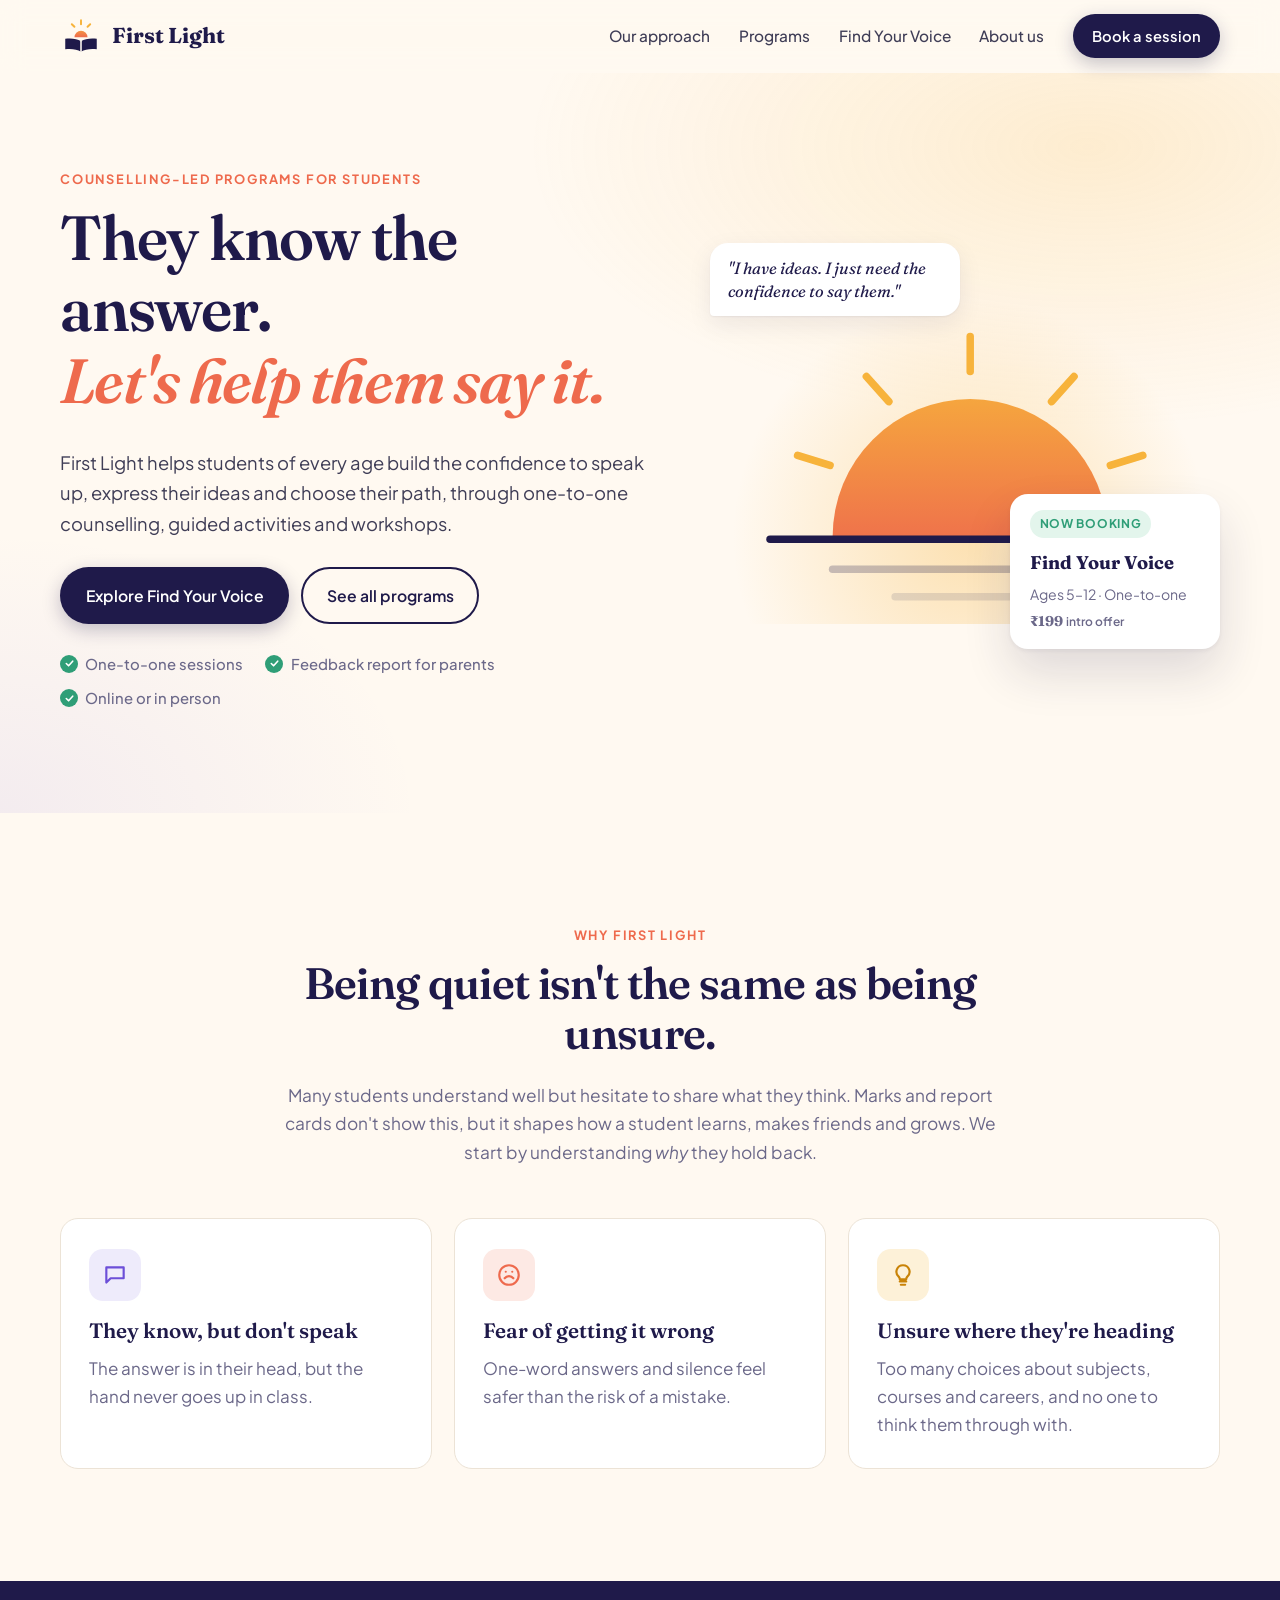
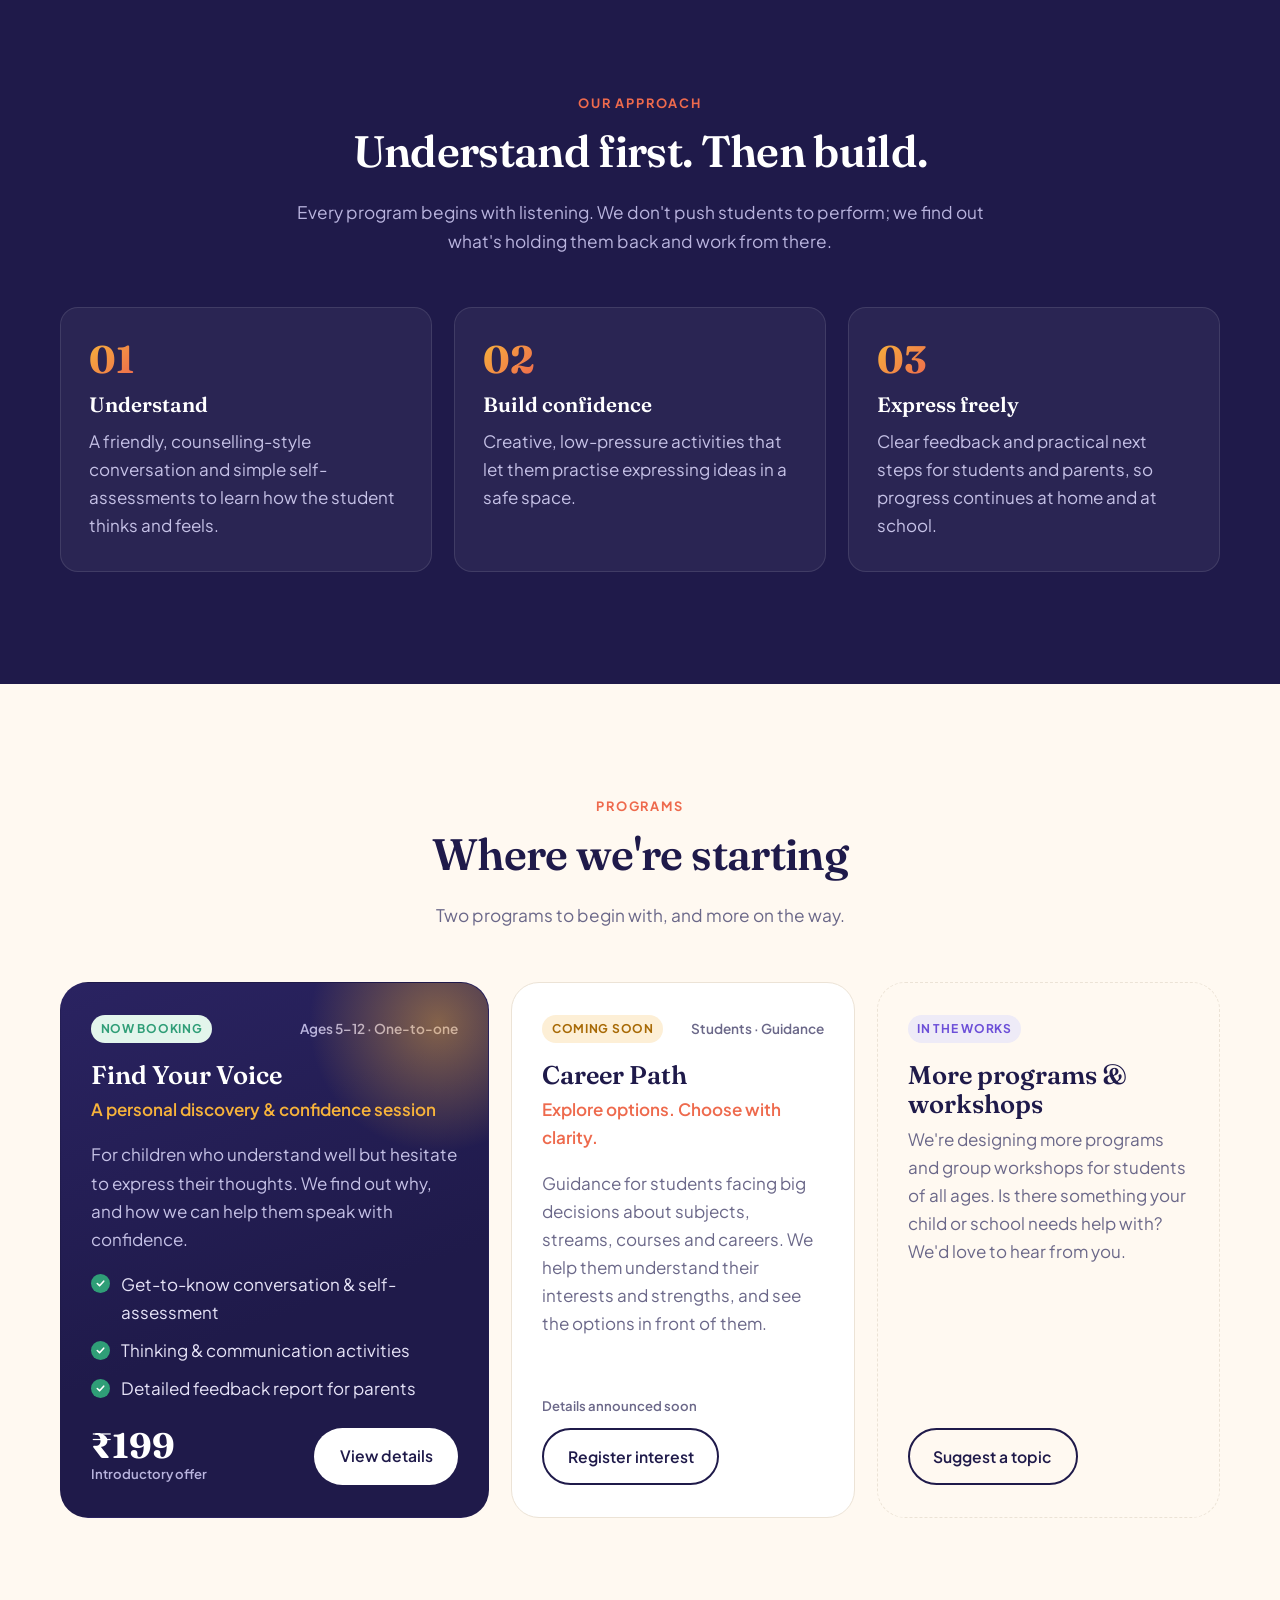
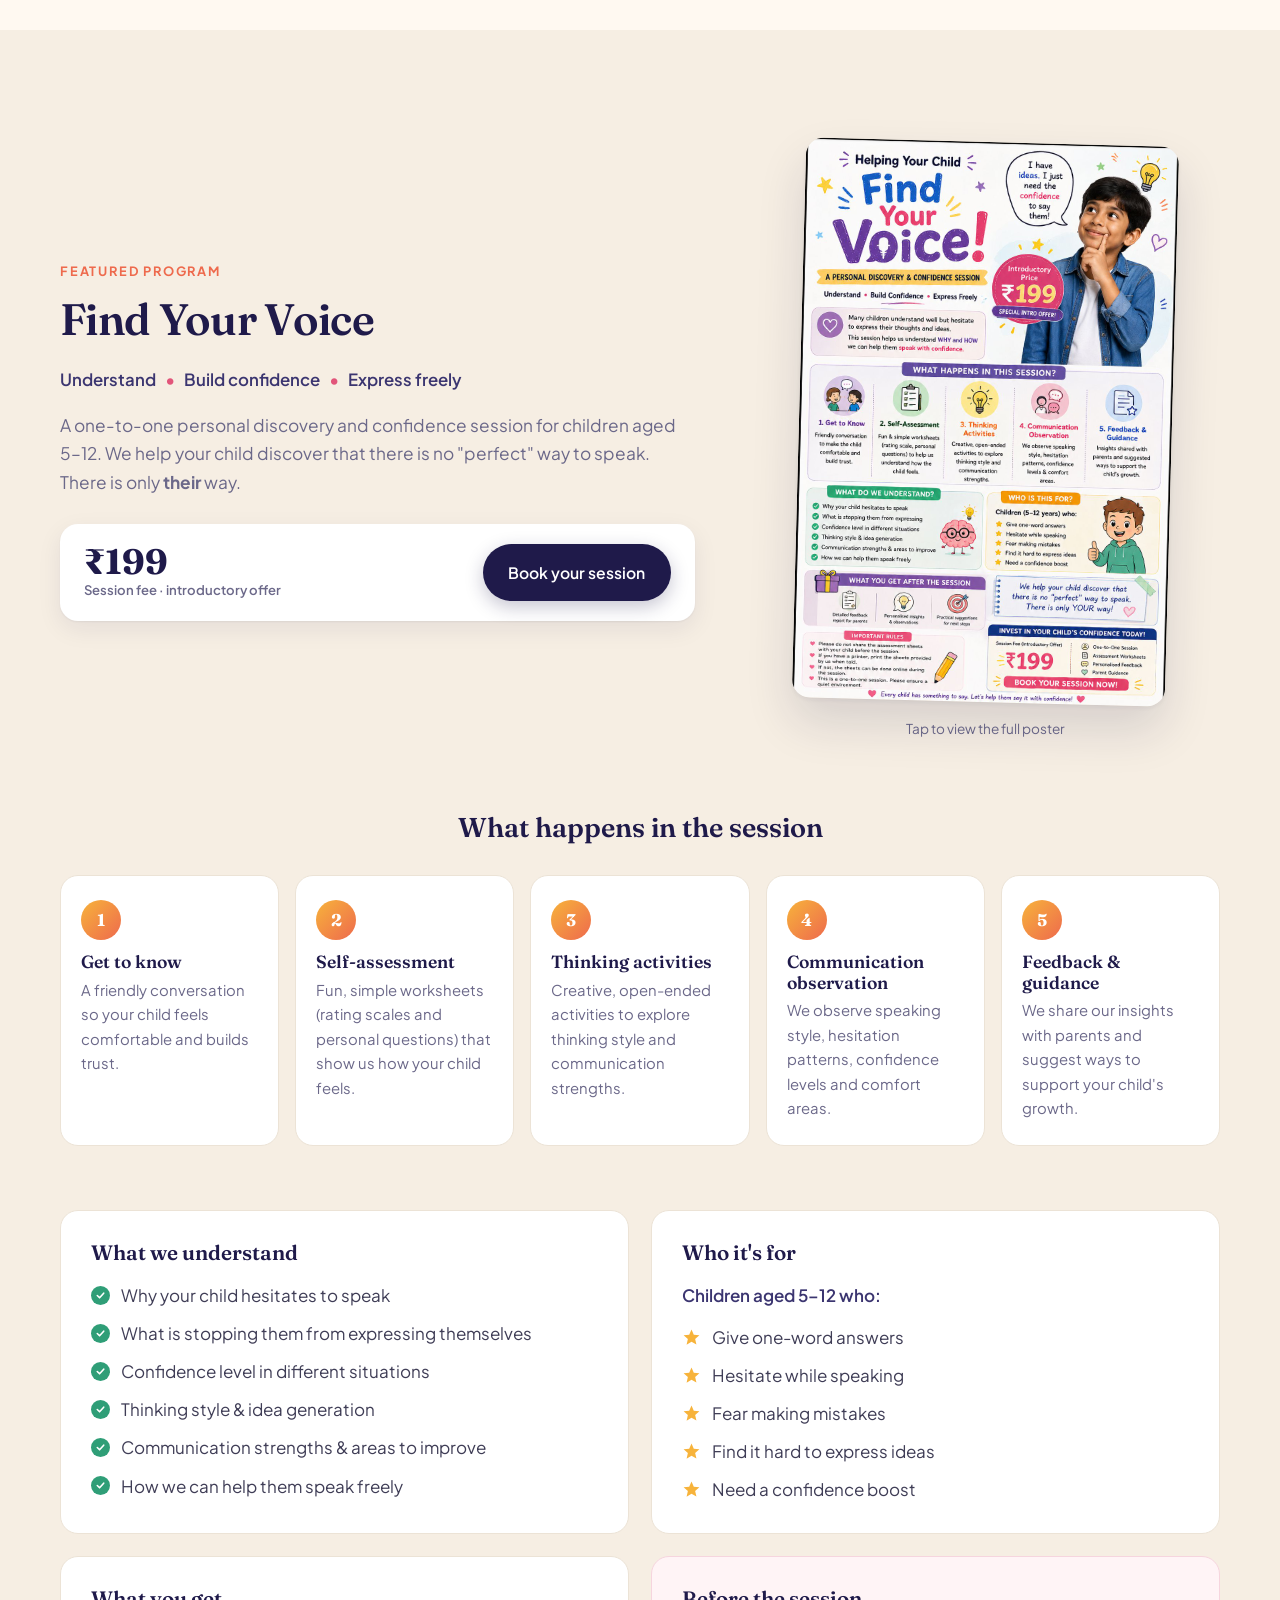
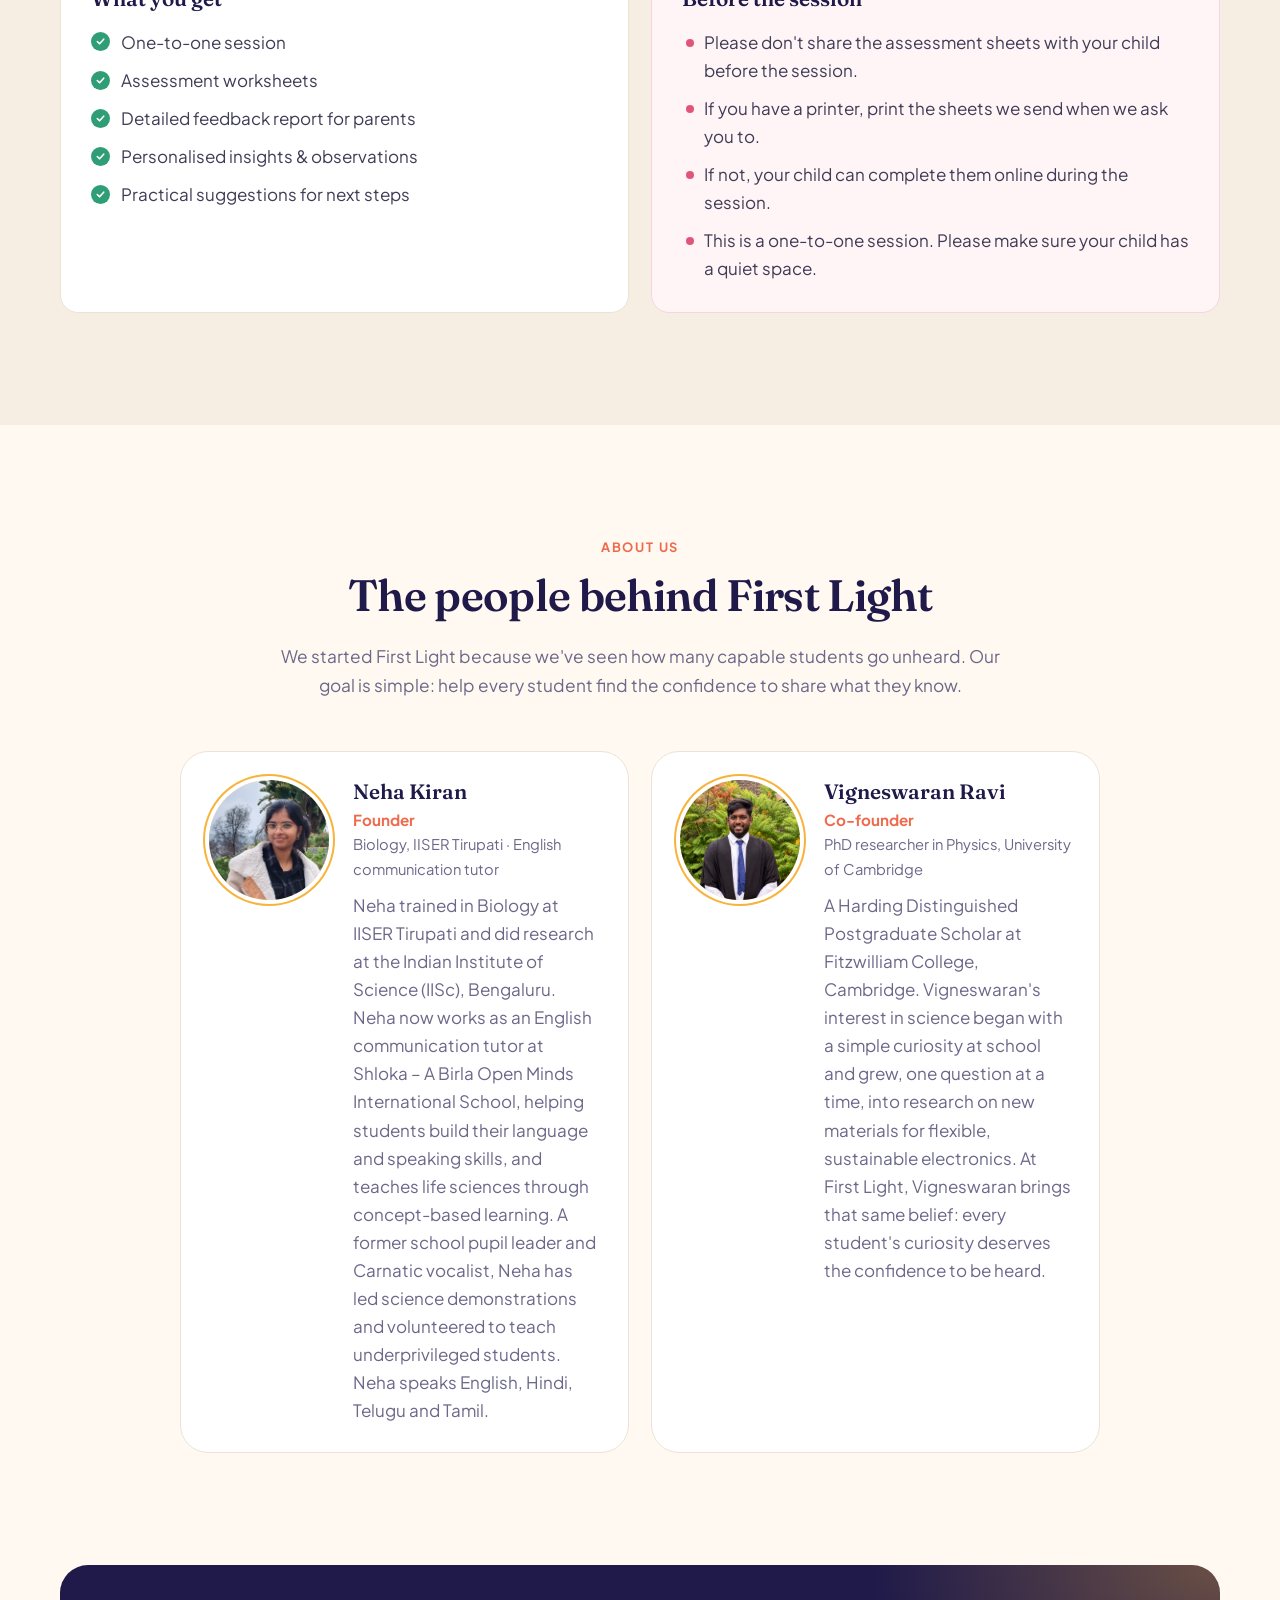
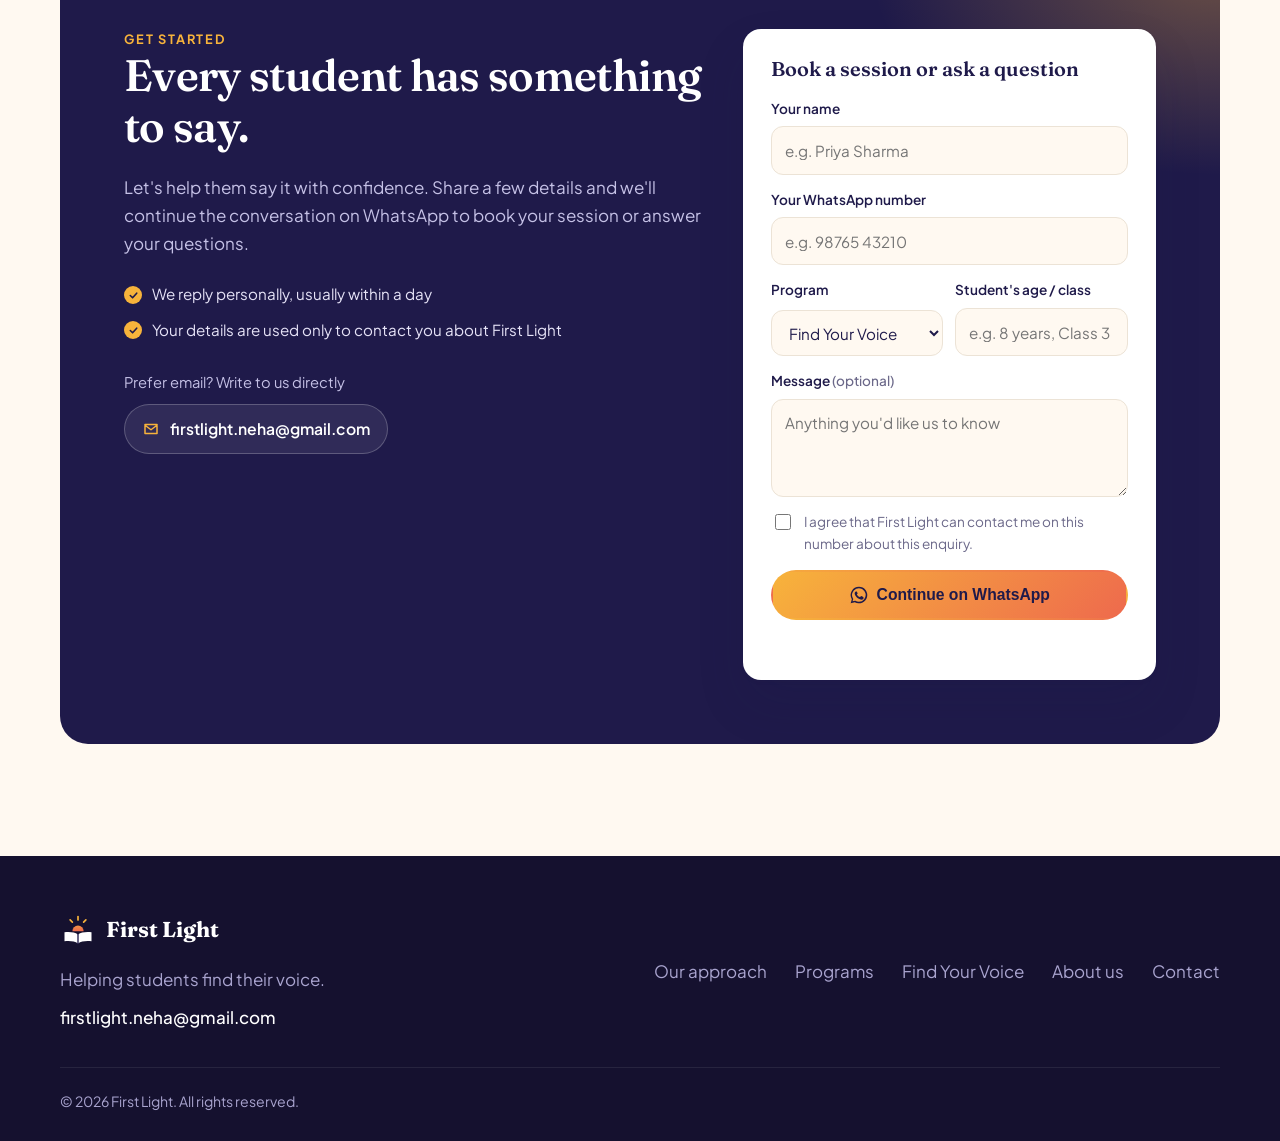
==== commit 557ec72e: "Show contact email directly in contact section and footer Co-Authored-By: Claude Opus 5.5 <noreply@a" ====
--- a/index.html
+++ b/index.html
@@ -356,7 +356,13 @@
               <li>We reply personally, usually within a day</li>
               <li>Your details are used only to contact you about First Light</li>
             </ul>
-            <p class="cta-email">Prefer email? <a href="#contact" class="js-email">Email us</a></p>
+            <div class="cta-email">
+              <span class="cta-email-label">Prefer email? Write to us directly</span>
+              <a href="#contact" class="js-email email-chip">
+                <svg viewBox="0 0 24 24" width="18" height="18" aria-hidden="true"><path fill="none" stroke="currentColor" stroke-width="2" stroke-linecap="round" stroke-linejoin="round" d="M4 6h16v12H4zM4 7l8 6 8-6"/></svg>
+                <span class="js-email-text">Email us</span>
+              </a>
+            </div>
           </div>
 
           <form class="enquiry" id="enquiry-form" novalidate>
@@ -414,6 +420,7 @@
           <span>First Light</span>
         </a>
         <p class="footer-tag">Helping students find their voice.</p>
+        <p class="footer-contact"><a href="#contact" class="js-email"><span class="js-email-text">Email us</span></a></p>
       </div>
       <nav class="footer-links" aria-label="Footer">
         <a href="#approach">Our approach</a>
--- a/style.css
+++ b/style.css
@@ -347,8 +347,20 @@
   content: ""; position: absolute; left: 0; top: .3em; width: 18px; height: 18px; border-radius: 50%;
   background: var(--sun) url("data:image/svg+xml,%3Csvg xmlns='http://www.w3.org/2000/svg' viewBox='0 0 24 24' fill='none' stroke='%231F1A4A' stroke-width='3.5' stroke-linecap='round' stroke-linejoin='round'%3E%3Cpath d='M5 12l5 5 9-10'/%3E%3C/svg%3E") center/11px no-repeat;
 }
-.cta-box .cta-email { margin-top: 24px; font-size: .95rem; }
-.cta-email a { color: var(--sun); font-weight: 600; }
+.cta-email { margin-top: 28px; display: grid; gap: 10px; justify-items: start; }
+.cta-email-label { font-size: .92rem; color: #C5C1E6; }
+.email-chip {
+  display: inline-flex; align-items: center; gap: 10px;
+  padding: .7em 1.1em; border-radius: 999px; text-decoration: none;
+  background: rgba(255,255,255,.08); border: 1px solid rgba(255,255,255,.22);
+  color: #fff; font-weight: 600; font-size: .98rem; word-break: break-all;
+  transition: background .2s ease, border-color .2s ease;
+}
+.email-chip svg { color: var(--sun); flex: none; }
+.email-chip:hover { background: rgba(255,255,255,.16); border-color: var(--sun); }
+.footer-contact { margin: 10px 0 0; }
+.footer-contact a { text-decoration: none; color: #fff; font-weight: 500; }
+.footer-contact a:hover { color: var(--sun); }
 
 /* Enquiry form */
 .enquiry {
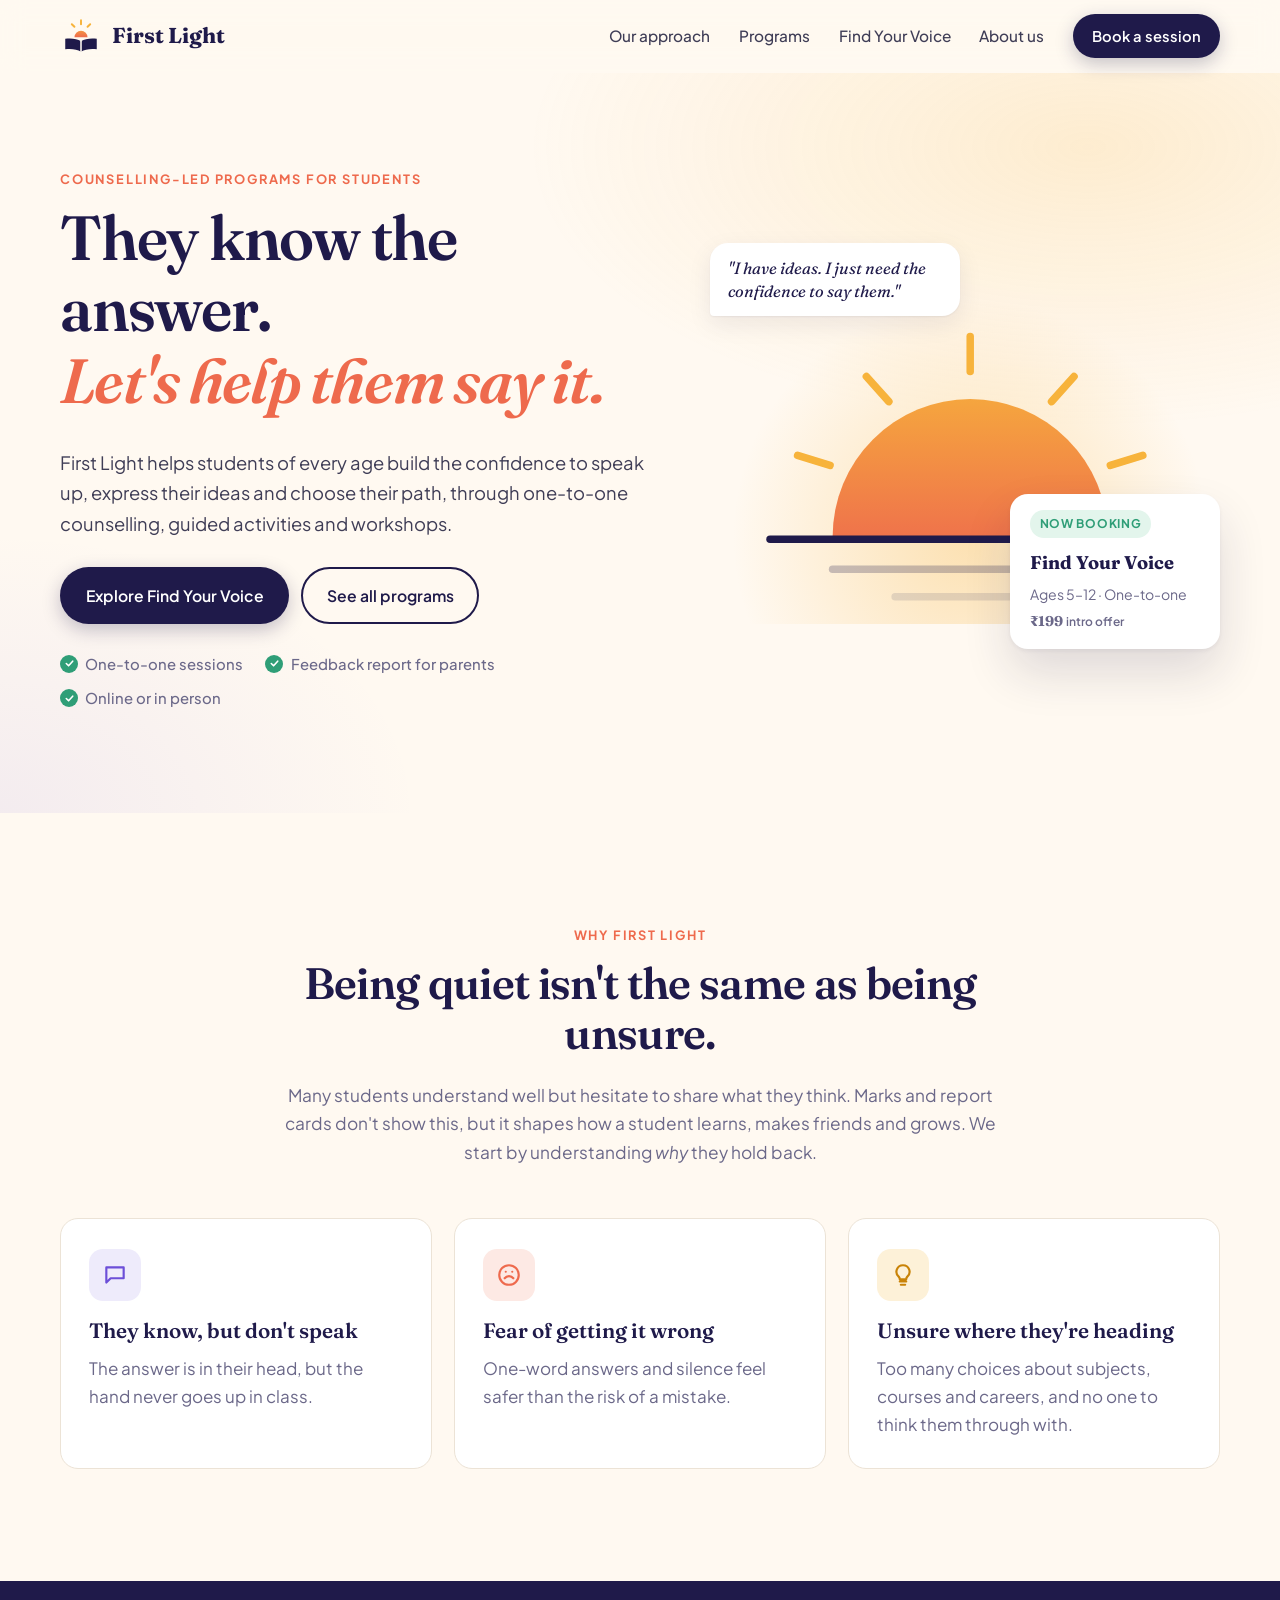
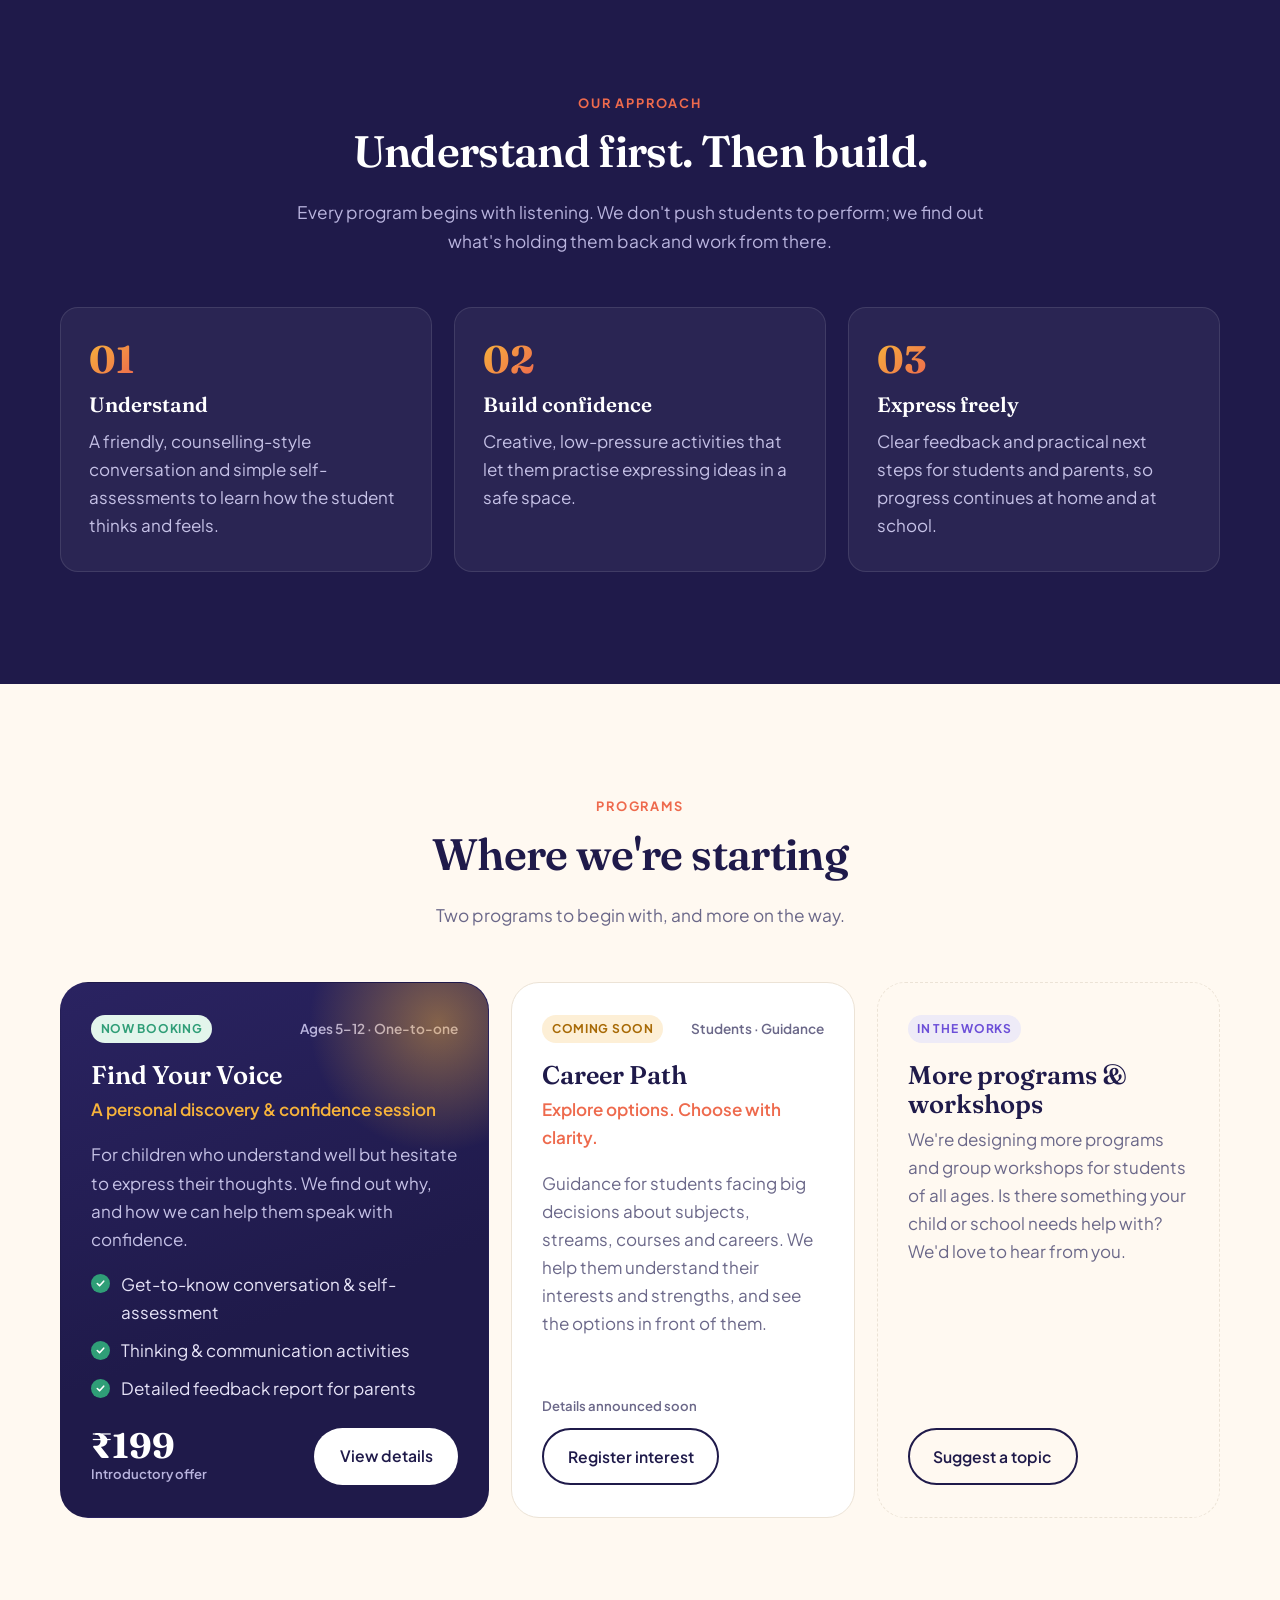
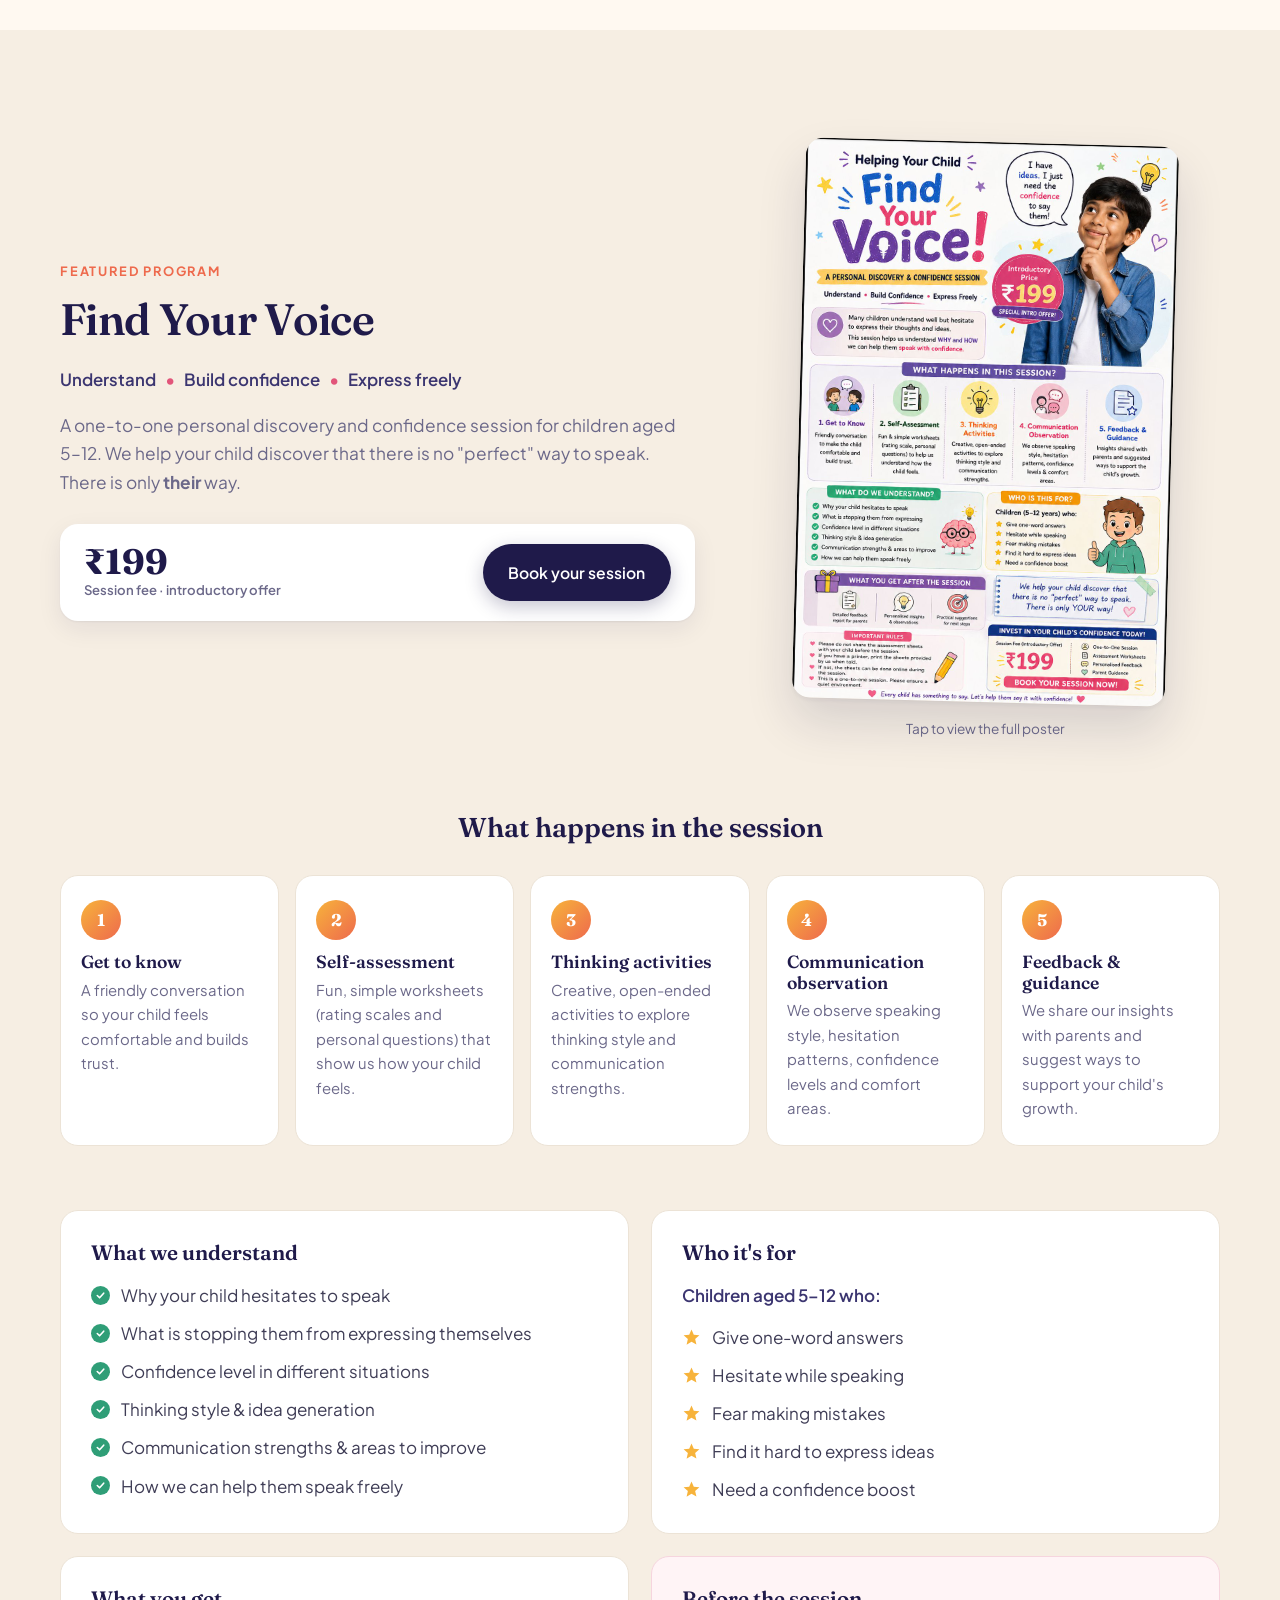
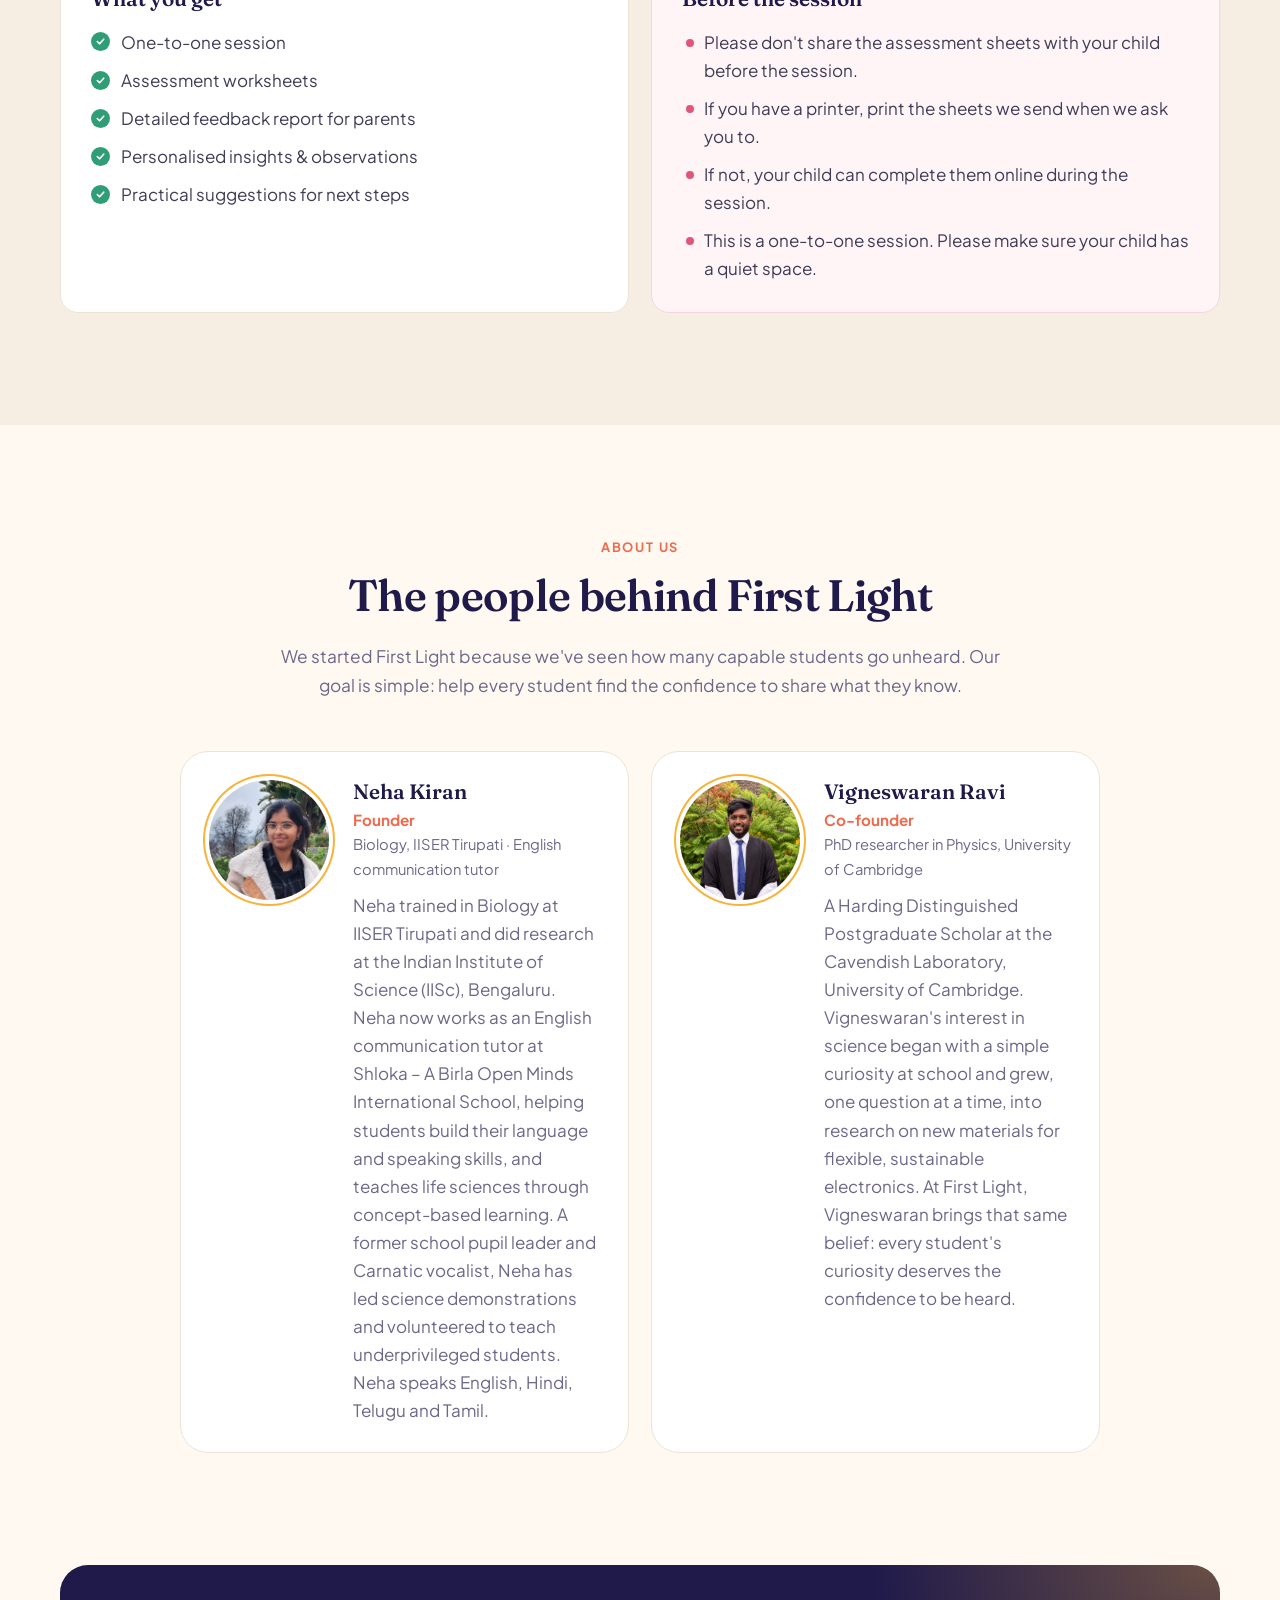
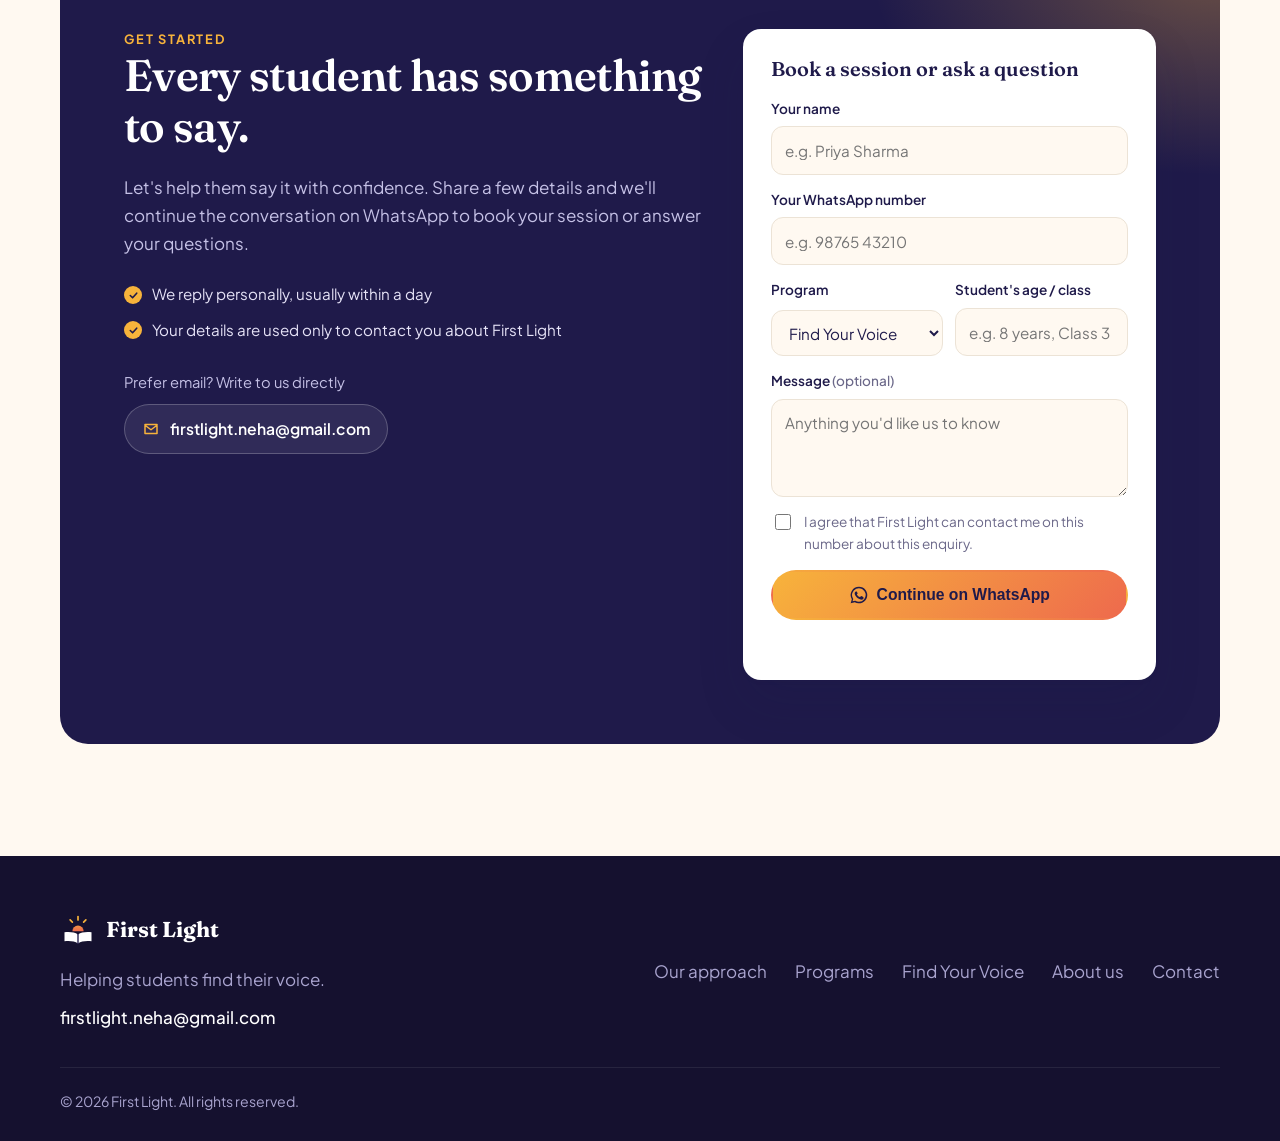
==== commit 939a920f: "Update co-founder bio: Cavendish Laboratory Co-Authored-By: Claude Opus 5.5 <noreply@anthropic.com>" ====
--- a/index.html
+++ b/index.html
@@ -337,7 +337,7 @@
               <h3>Vigneswaran Ravi</h3>
               <p class="role">Co-founder</p>
               <p class="affil">PhD researcher in Physics, University of Cambridge</p>
-              <p>A Harding Distinguished Postgraduate Scholar at Fitzwilliam College, Cambridge. Vigneswaran's interest in science began with a simple curiosity at school and grew, one question at a time, into research on new materials for flexible, sustainable electronics. At First Light, Vigneswaran brings that same belief: every student's curiosity deserves the confidence to be heard.</p>
+              <p>A Harding Distinguished Postgraduate Scholar at the Cavendish Laboratory, University of Cambridge. Vigneswaran's interest in science began with a simple curiosity at school and grew, one question at a time, into research on new materials for flexible, sustainable electronics. At First Light, Vigneswaran brings that same belief: every student's curiosity deserves the confidence to be heard.</p>
             </div>
           </article>
         </div>
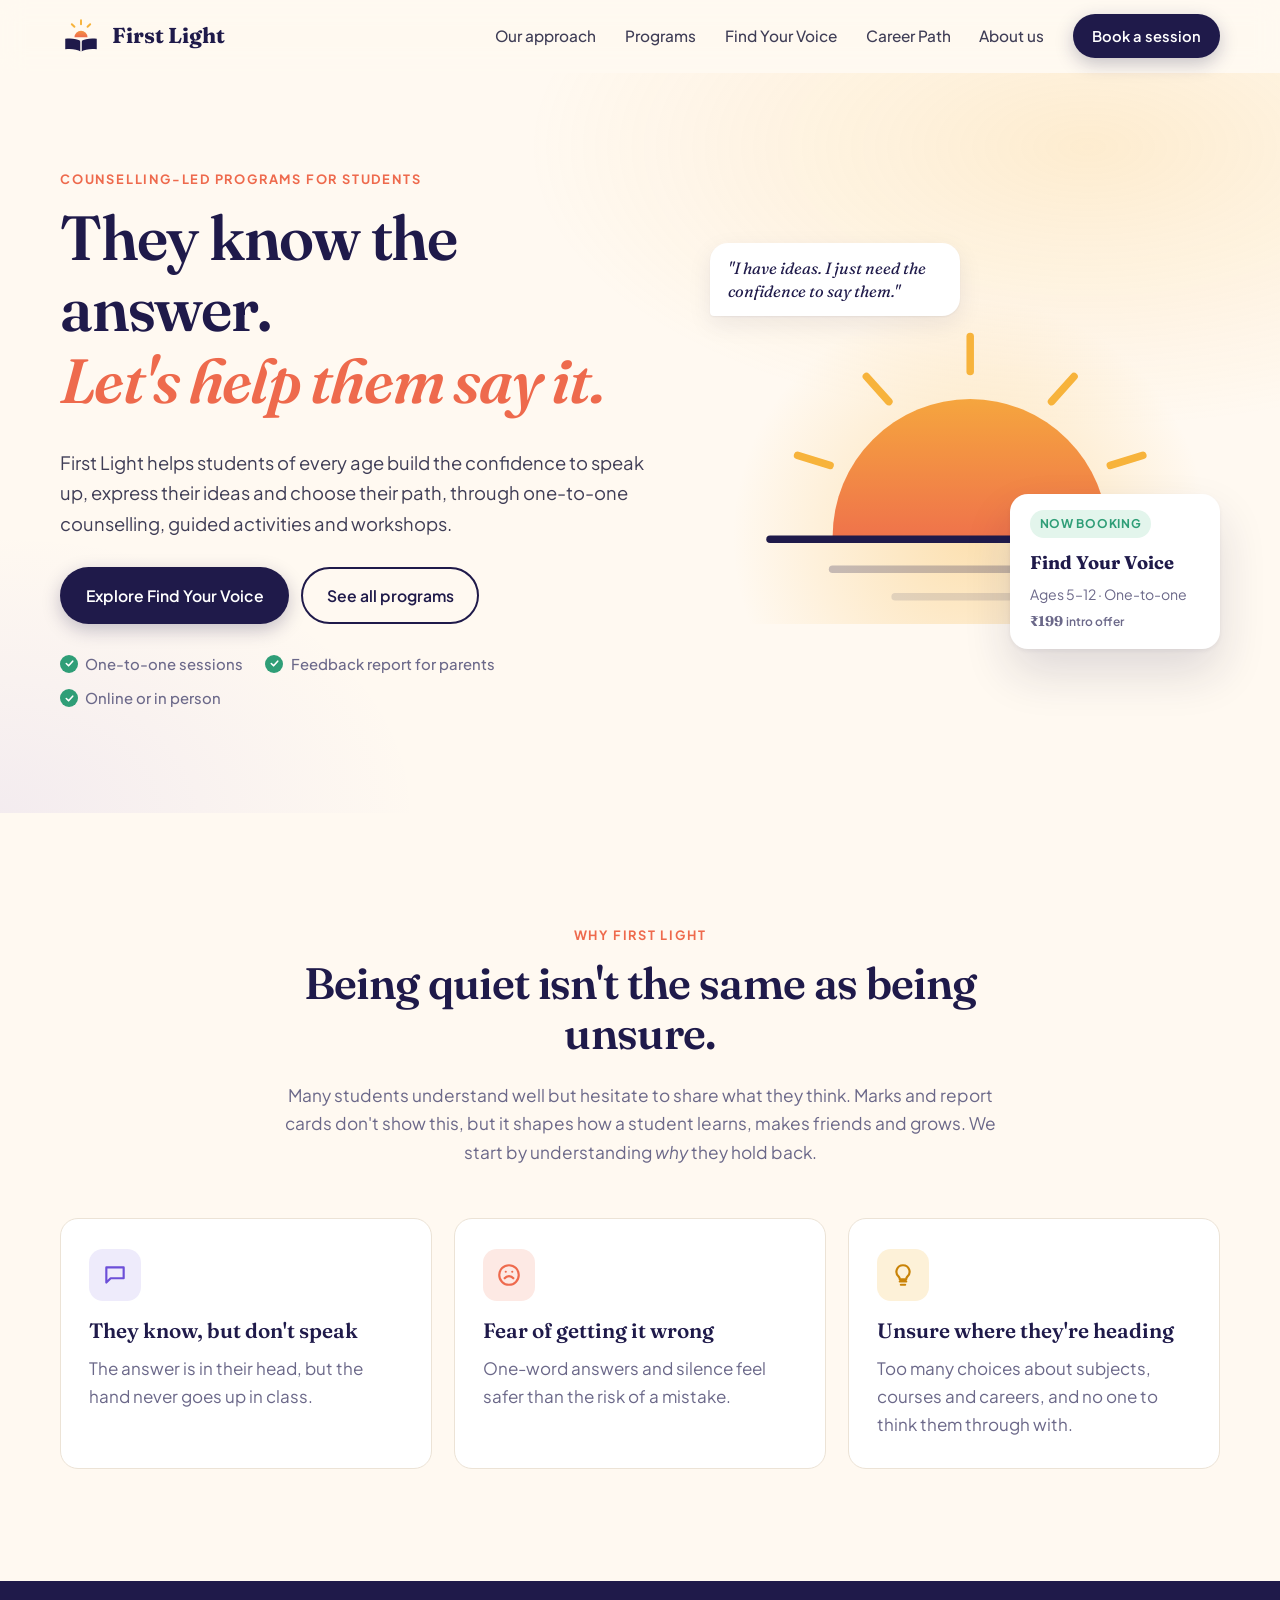
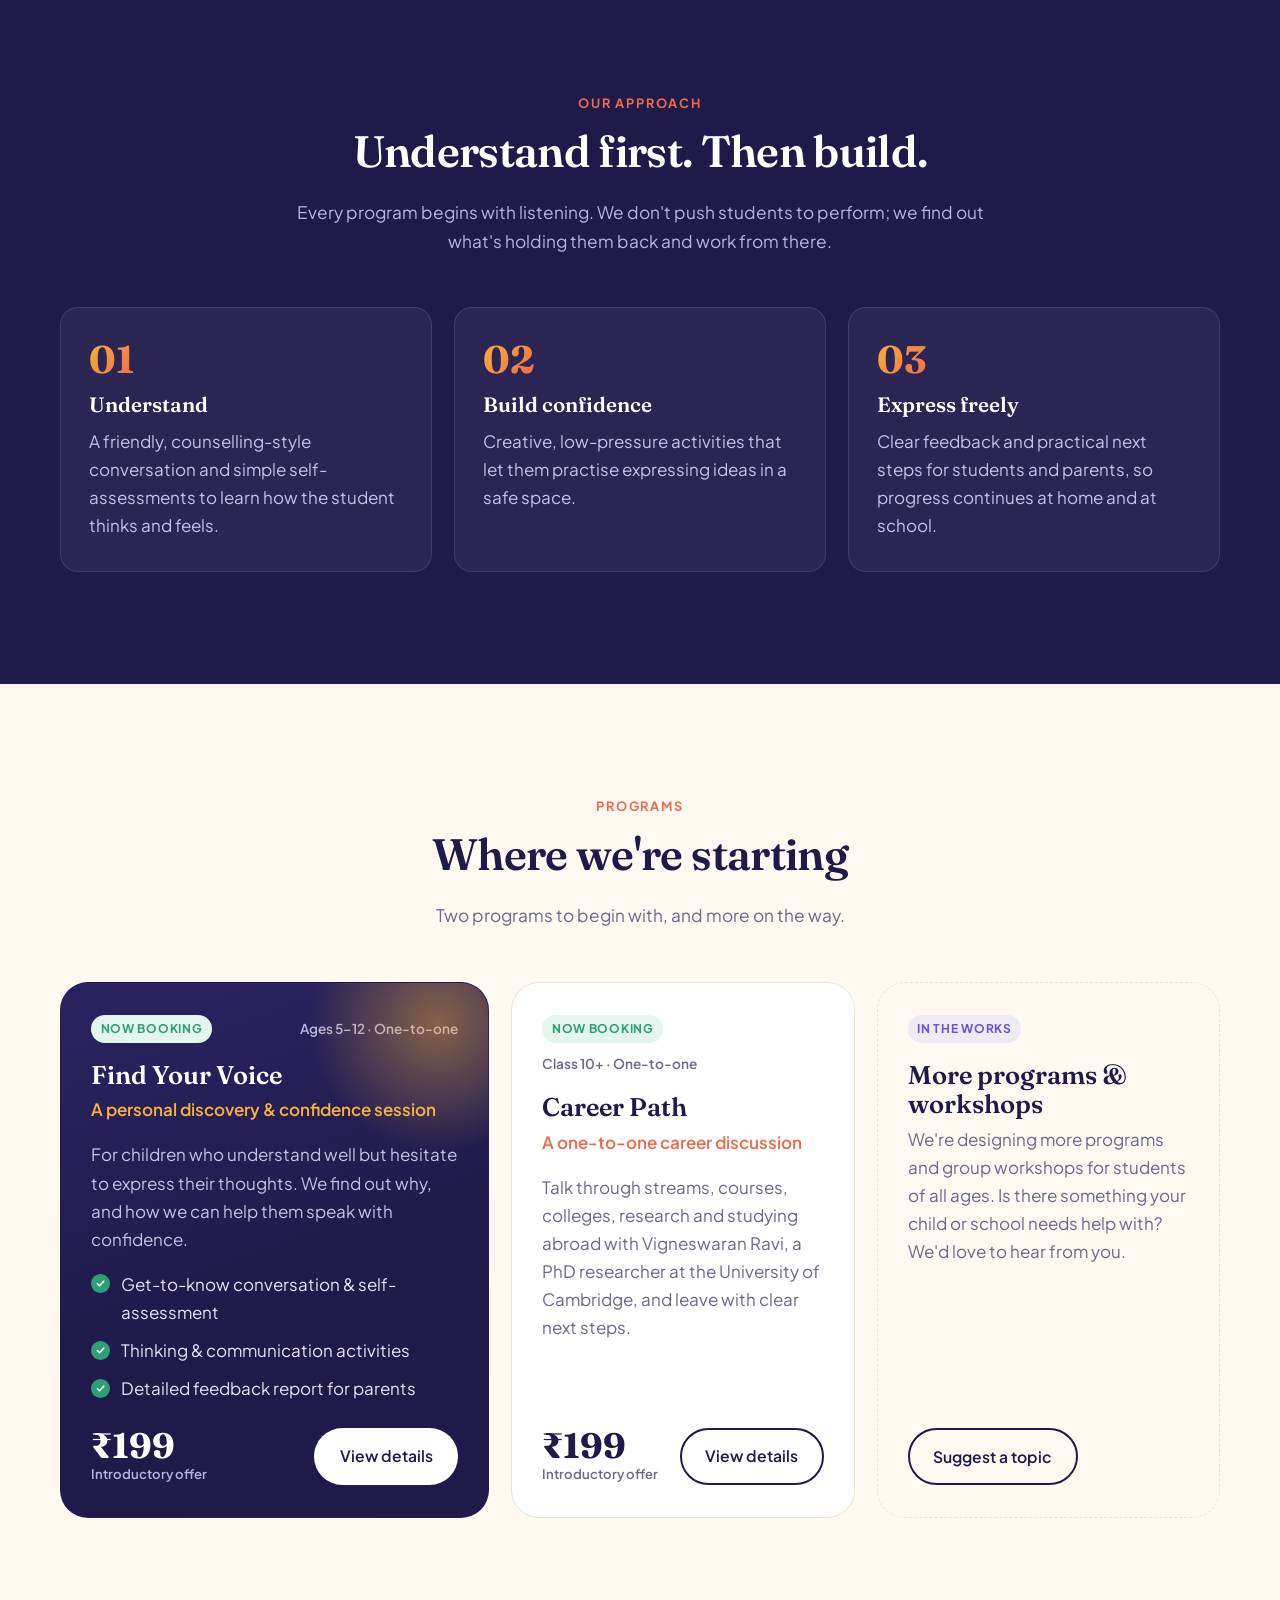
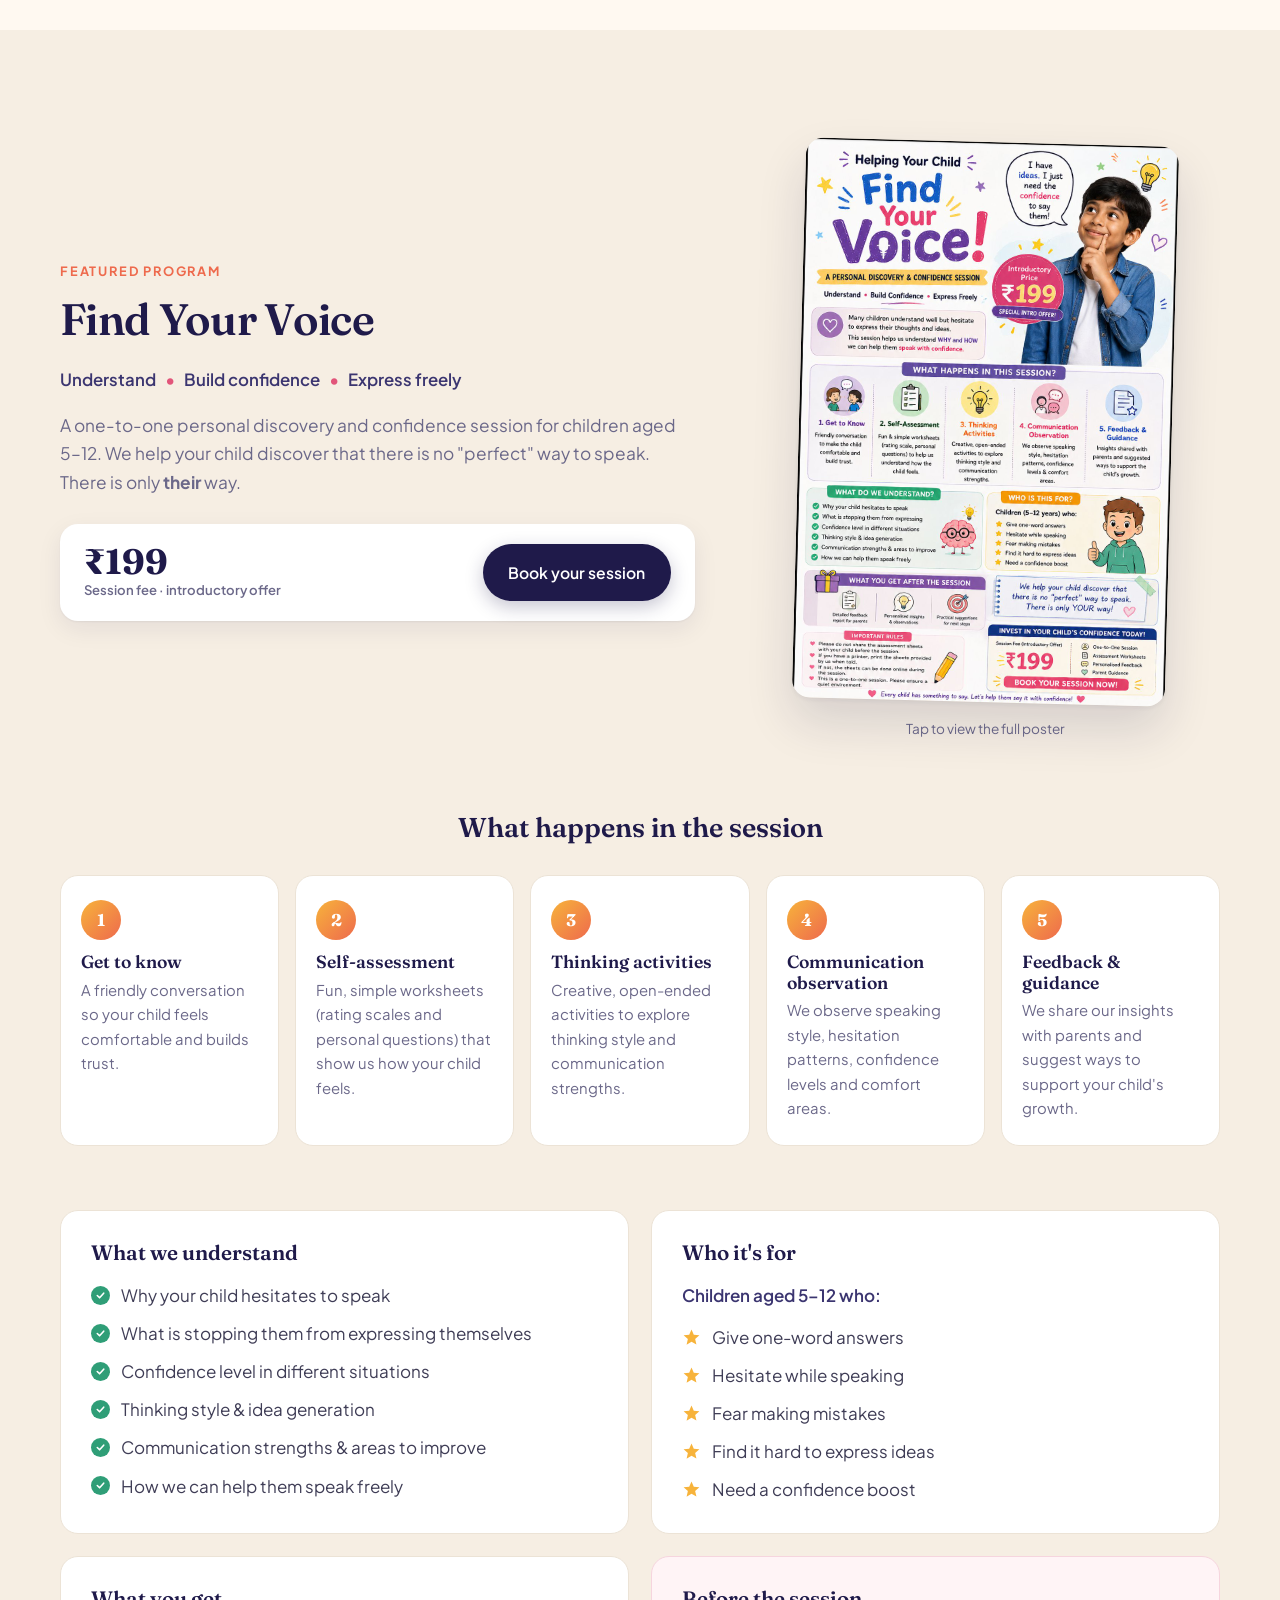
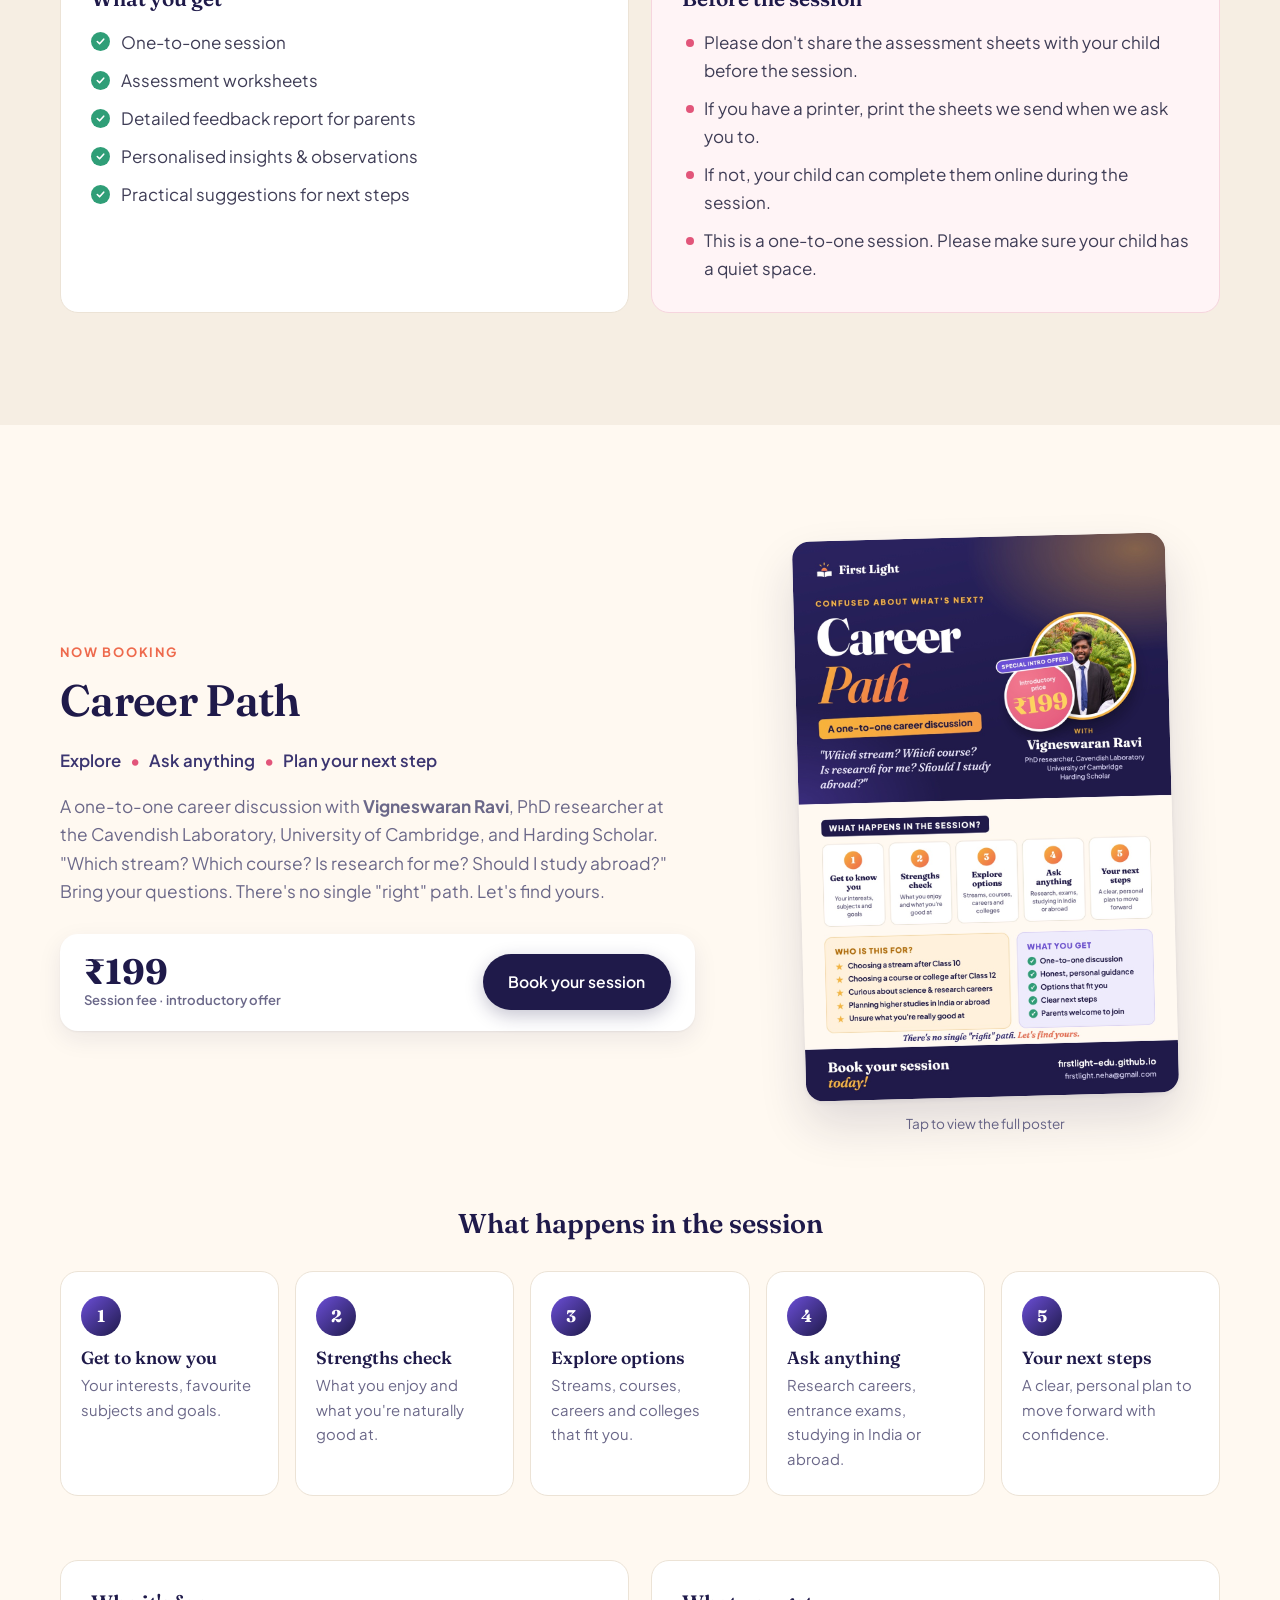
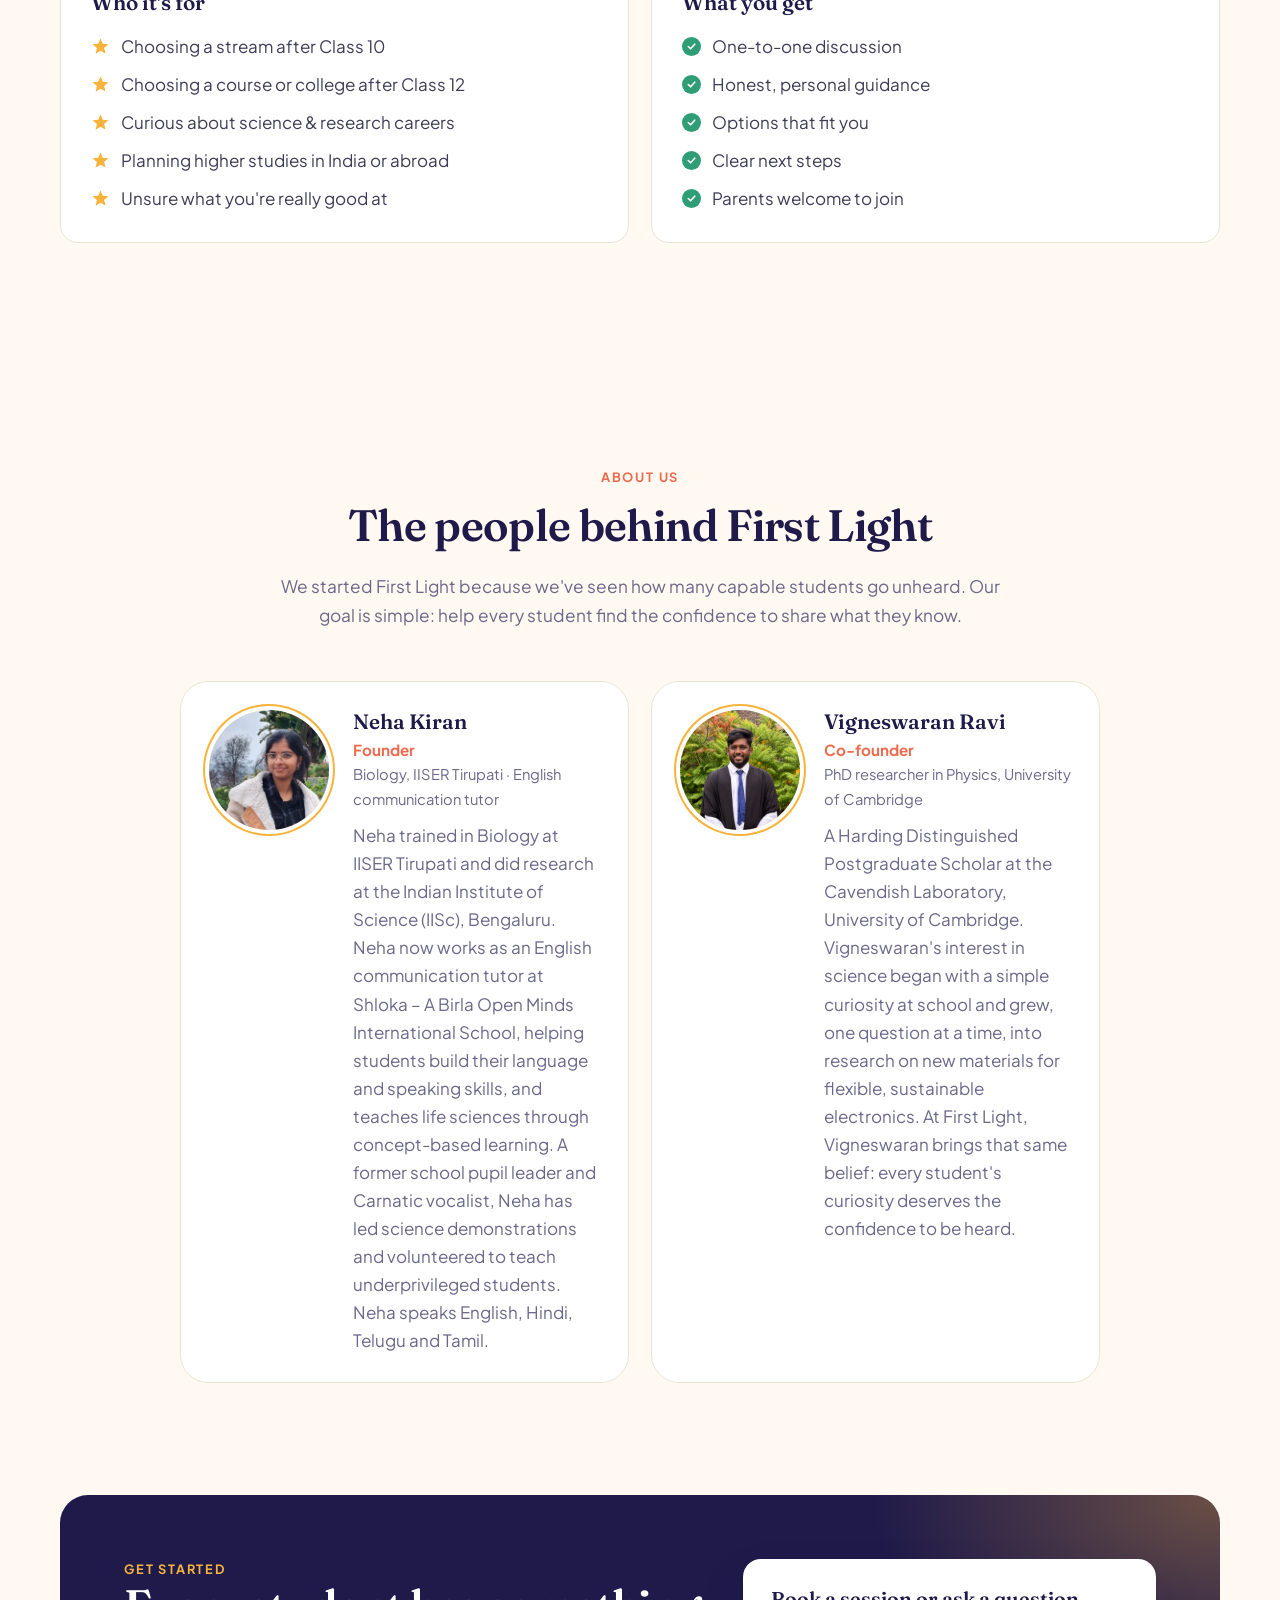
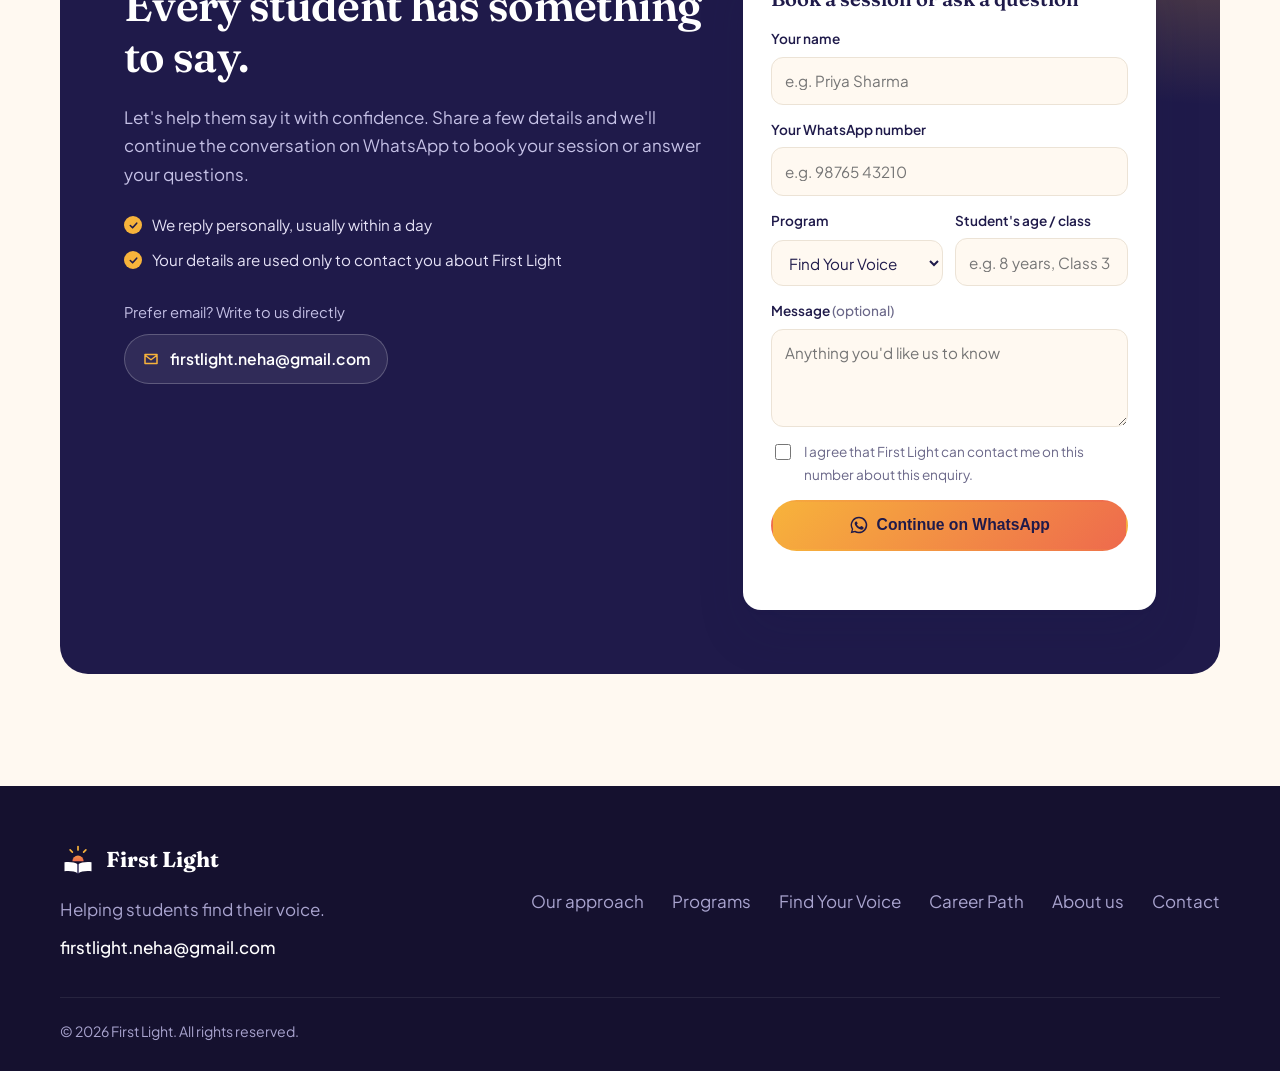
==== commit c446cdd4: "Open Career Path bookings (₹199) with poster and details section Career Path: one-to-one career disc" ====
--- a/index.html
+++ b/index.html
@@ -30,6 +30,7 @@
         <a href="#approach">Our approach</a>
         <a href="#programs">Programs</a>
         <a href="#find-your-voice">Find Your Voice</a>
+        <a href="#career-path">Career Path</a>
         <a href="#team">About us</a>
         <a href="#contact" class="btn btn-small btn-primary">Book a session</a>
       </nav>
@@ -200,15 +201,18 @@
 
           <article class="program reveal">
             <div class="program-top">
-              <span class="tag tag-soon">Coming soon</span>
-              <span class="program-meta">Students · Guidance</span>
+              <span class="tag tag-live">Now booking</span>
+              <span class="program-meta">Class 10+ · One-to-one</span>
             </div>
             <h3>Career Path</h3>
-            <p class="program-sub">Explore options. Choose with clarity.</p>
-            <p>Guidance for students facing big decisions about subjects, streams, courses and careers. We help them understand their interests and strengths, and see the options in front of them.</p>
+            <p class="program-sub">A one-to-one career discussion</p>
+            <p>Talk through streams, courses, colleges, research and studying abroad with Vigneswaran Ravi, a PhD researcher at the University of Cambridge, and leave with clear next steps.</p>
             <div class="program-foot">
-              <span class="price-note">Details announced soon</span>
-              <a href="#contact" class="btn btn-ghost">Register interest</a>
+              <div class="price-block">
+                <span class="price-big dark">₹199</span>
+                <span class="price-note">Introductory offer</span>
+              </div>
+              <a href="#career-path" class="btn btn-ghost">View details</a>
             </div>
           </article>
 
@@ -244,7 +248,7 @@
                 <span class="price-big dark">₹199</span>
                 <span class="price-note">Session fee · introductory offer</span>
               </div>
-              <a href="#contact" class="btn btn-primary">Book your session</a>
+              <a href="#contact" class="btn btn-primary js-pick-program" data-program="Find Your Voice">Book your session</a>
             </div>
           </div>
           <figure class="poster reveal">
@@ -304,6 +308,70 @@
               <li>If you have a printer, print the sheets we send when we ask you to.</li>
               <li>If not, your child can complete them online during the session.</li>
               <li>This is a one-to-one session. Please make sure your child has a quiet space.</li>
+            </ul>
+          </div>
+        </div>
+      </div>
+    </section>
+
+    <!-- ============ CAREER PATH DETAIL ============ -->
+    <section class="section career" id="career-path">
+      <div class="container">
+        <div class="fyv-intro">
+          <div class="reveal">
+            <p class="eyebrow">Now booking</p>
+            <h2>Career Path</h2>
+            <p class="fyv-tagline">Explore <span>•</span> Ask anything <span>•</span> Plan your next step</p>
+            <p class="section-sub left">
+              A one-to-one career discussion with <strong>Vigneswaran Ravi</strong>, PhD researcher at the
+              Cavendish Laboratory, University of Cambridge, and Harding Scholar.
+              "Which stream? Which course? Is research for me? Should I study abroad?"
+              Bring your questions. There's no single "right" path. Let's find yours.
+            </p>
+            <div class="fyv-price">
+              <div>
+                <span class="price-big dark">₹199</span>
+                <span class="price-note">Session fee · introductory offer</span>
+              </div>
+              <a href="#contact" class="btn btn-primary js-pick-program" data-program="Career Path">Book your session</a>
+            </div>
+          </div>
+          <figure class="poster reveal">
+            <a href="images/career-path-poster.jpg" target="_blank" rel="noopener">
+              <img src="images/career-path-poster.jpg" alt="Career Path poster: a one-to-one career discussion with Vigneswaran Ravi, introductory price ₹199." loading="lazy">
+            </a>
+            <figcaption>Tap to view the full poster</figcaption>
+          </figure>
+        </div>
+
+        <h3 class="sub-title reveal">What happens in the session</h3>
+        <ol class="timeline">
+          <li class="reveal"><span>1</span><div><h4>Get to know you</h4><p>Your interests, favourite subjects and goals.</p></div></li>
+          <li class="reveal"><span>2</span><div><h4>Strengths check</h4><p>What you enjoy and what you're naturally good at.</p></div></li>
+          <li class="reveal"><span>3</span><div><h4>Explore options</h4><p>Streams, courses, careers and colleges that fit you.</p></div></li>
+          <li class="reveal"><span>4</span><div><h4>Ask anything</h4><p>Research careers, entrance exams, studying in India or abroad.</p></div></li>
+          <li class="reveal"><span>5</span><div><h4>Your next steps</h4><p>A clear, personal plan to move forward with confidence.</p></div></li>
+        </ol>
+
+        <div class="fyv-grid">
+          <div class="panel reveal">
+            <h3>Who it's for</h3>
+            <ul class="checklist star">
+              <li>Choosing a stream after Class 10</li>
+              <li>Choosing a course or college after Class 12</li>
+              <li>Curious about science &amp; research careers</li>
+              <li>Planning higher studies in India or abroad</li>
+              <li>Unsure what you're really good at</li>
+            </ul>
+          </div>
+          <div class="panel reveal">
+            <h3>What you get</h3>
+            <ul class="checklist">
+              <li>One-to-one discussion</li>
+              <li>Honest, personal guidance</li>
+              <li>Options that fit you</li>
+              <li>Clear next steps</li>
+              <li>Parents welcome to join</li>
             </ul>
           </div>
         </div>
@@ -426,6 +494,7 @@
         <a href="#approach">Our approach</a>
         <a href="#programs">Programs</a>
         <a href="#find-your-voice">Find Your Voice</a>
+        <a href="#career-path">Career Path</a>
         <a href="#team">About us</a>
         <a href="#contact">Contact</a>
       </nav>
--- a/style.css
+++ b/style.css
@@ -306,6 +306,11 @@
 .panel-sub { font-weight: 600; color: var(--ink-2); margin-bottom: .8em; }
 .panel-note { background: #FFF4F6; border-color: #F6D5DE; }
 
+/* Career Path */
+.career .poster img { transform: rotate(-1.5deg); }
+.career .poster a:hover img { transform: rotate(0) scale(1.02); }
+.career .timeline li > span { background: linear-gradient(135deg, var(--violet), var(--ink)); }
+
 /* Team */
 .team-grid { display: grid; grid-template-columns: repeat(2, 1fr); gap: 22px; max-width: 920px; margin: 0 auto; }
 .person {
@@ -413,6 +418,11 @@
 }
 
 /* ---------- Responsive ---------- */
+@media (max-width: 1100px) {
+  .nav-links { gap: 1.1rem; }
+  .nav-links a:not(.btn) { font-size: .9rem; }
+}
+
 @media (max-width: 1020px) {
   .program-grid { grid-template-columns: 1fr 1fr; }
   .program-featured { grid-column: 1 / -1; }
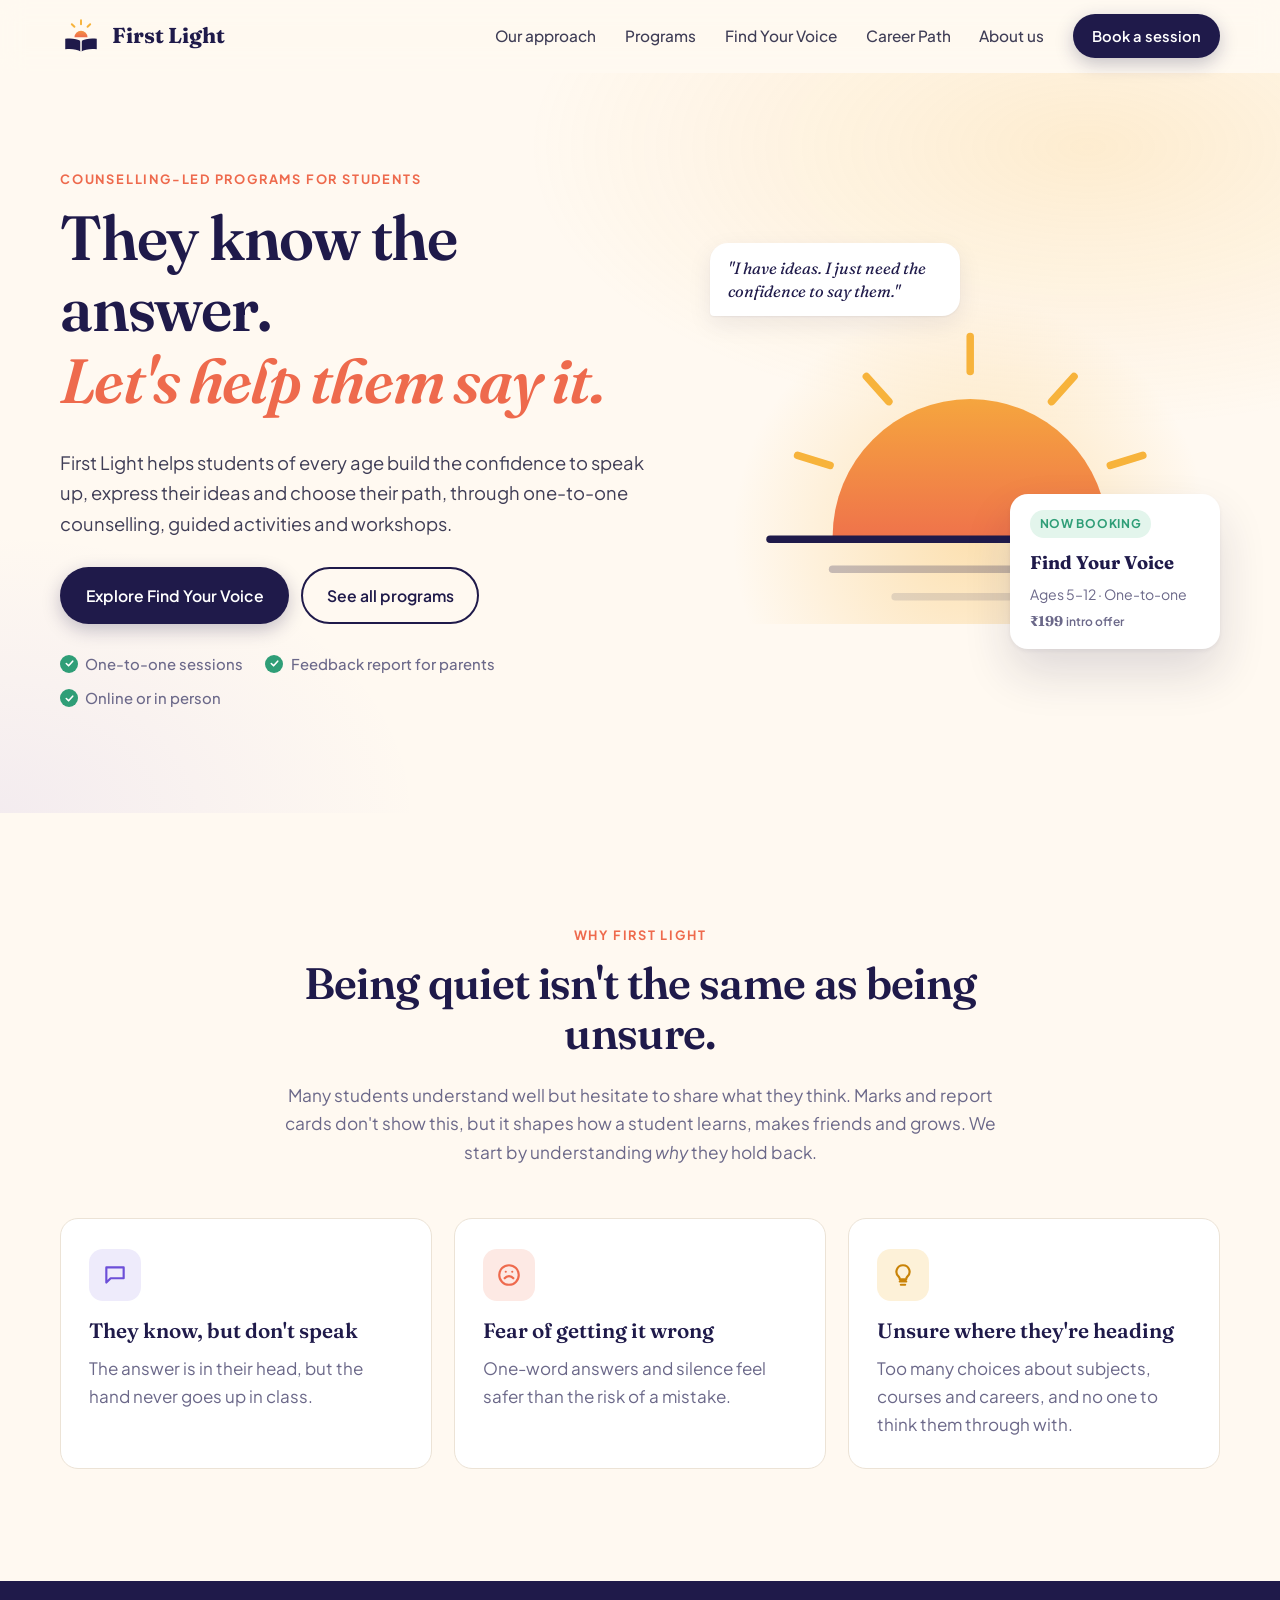
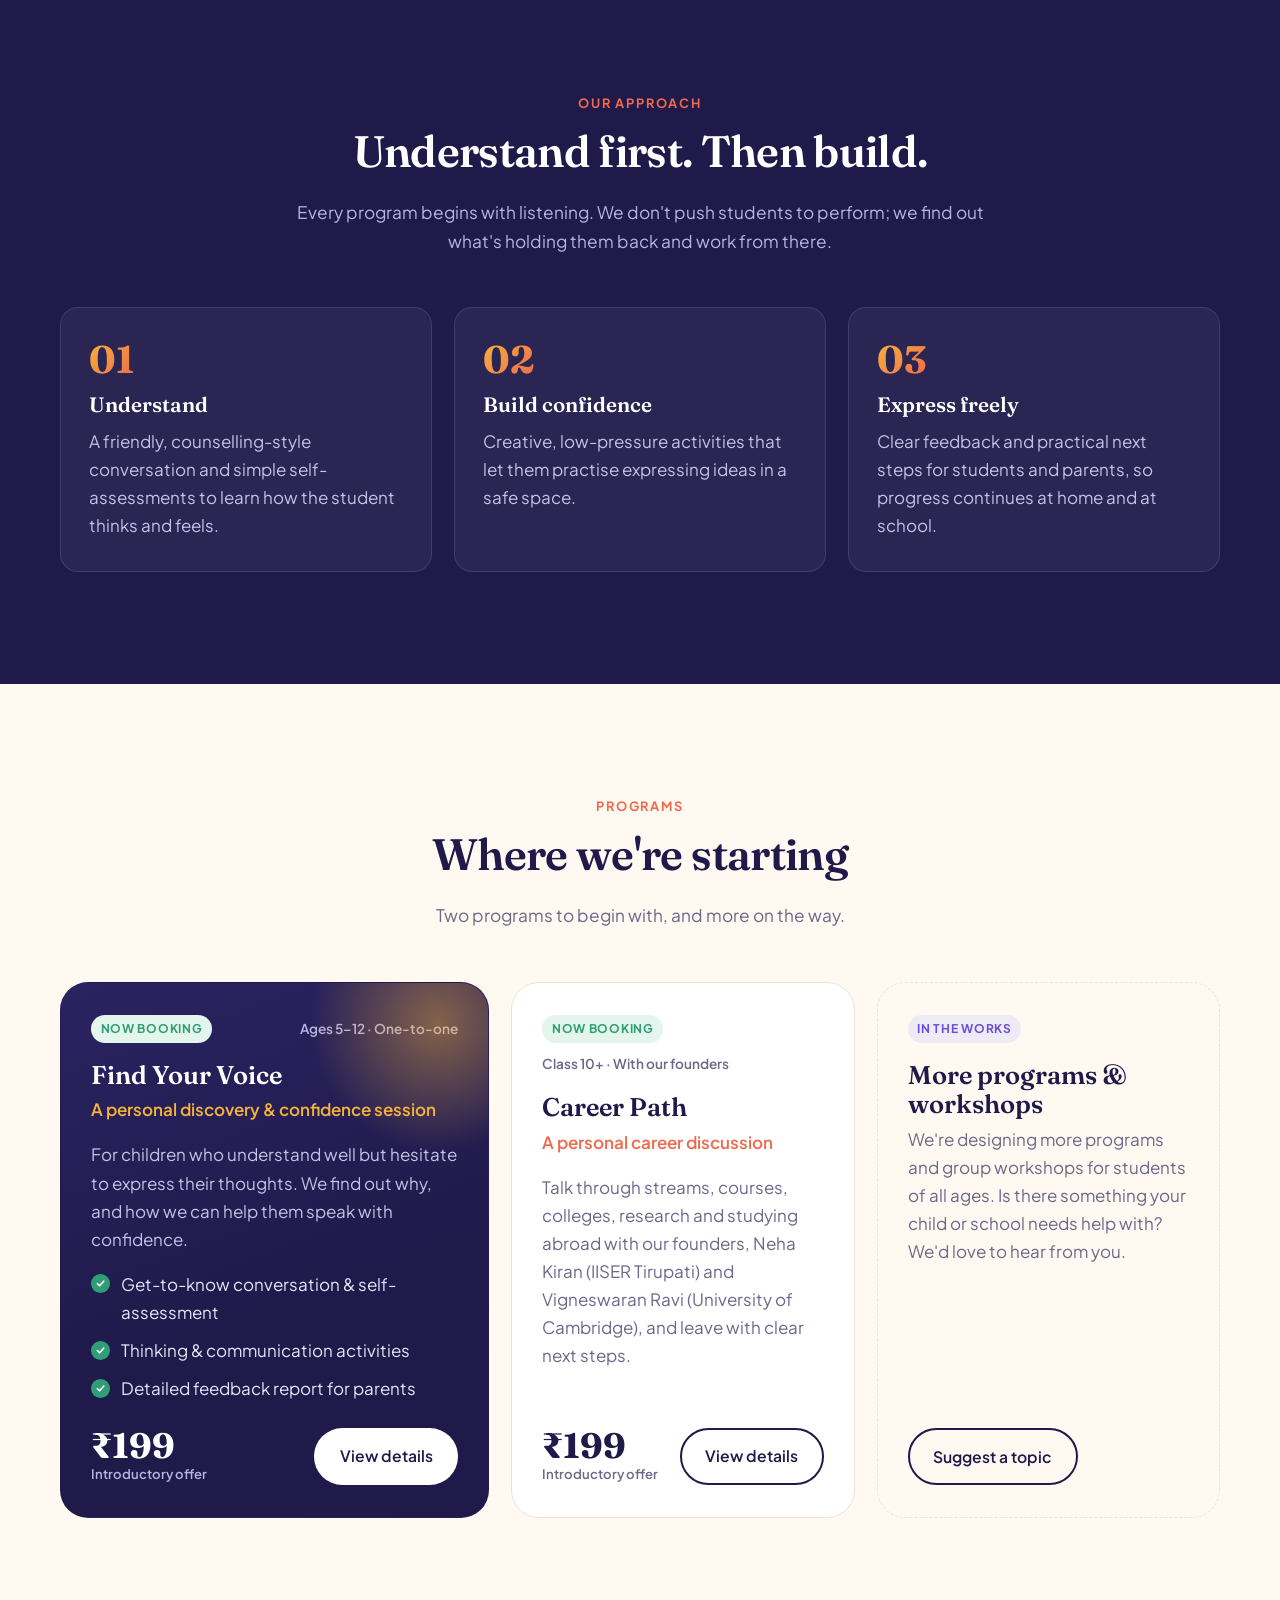
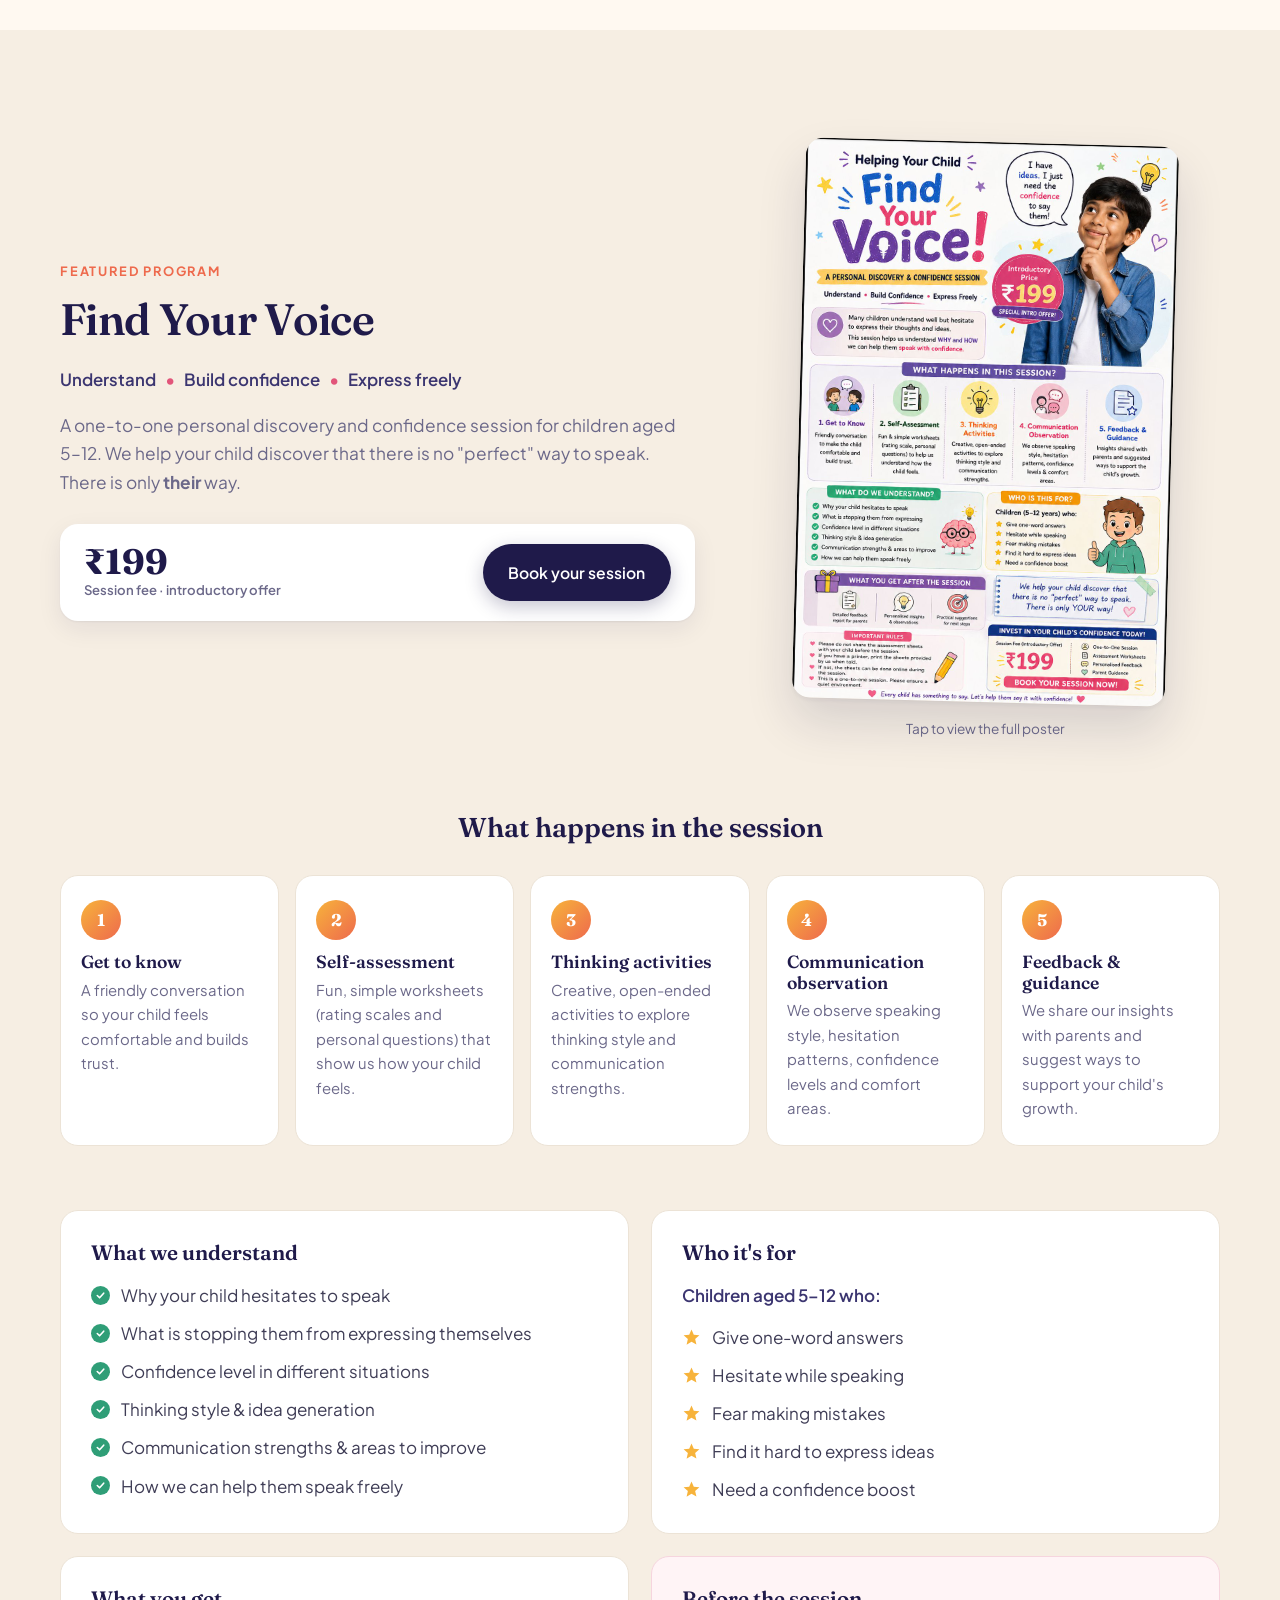
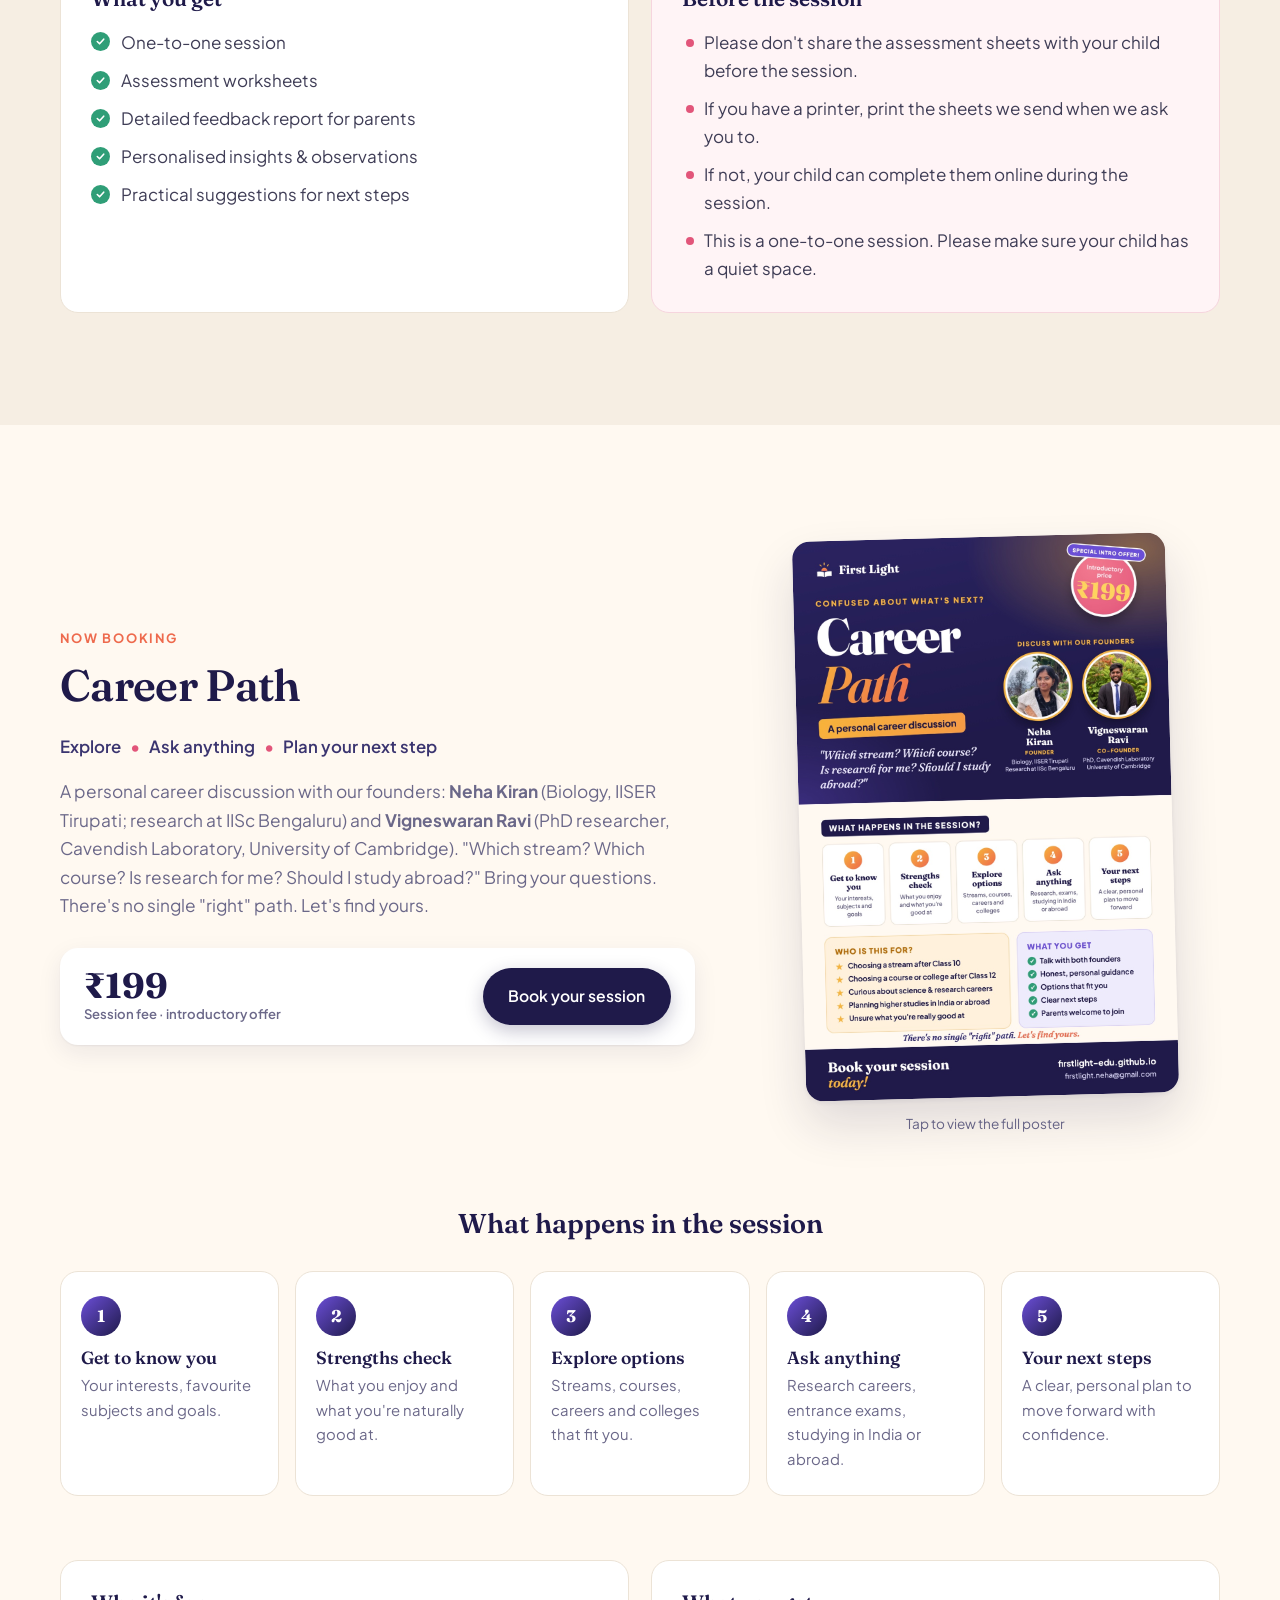
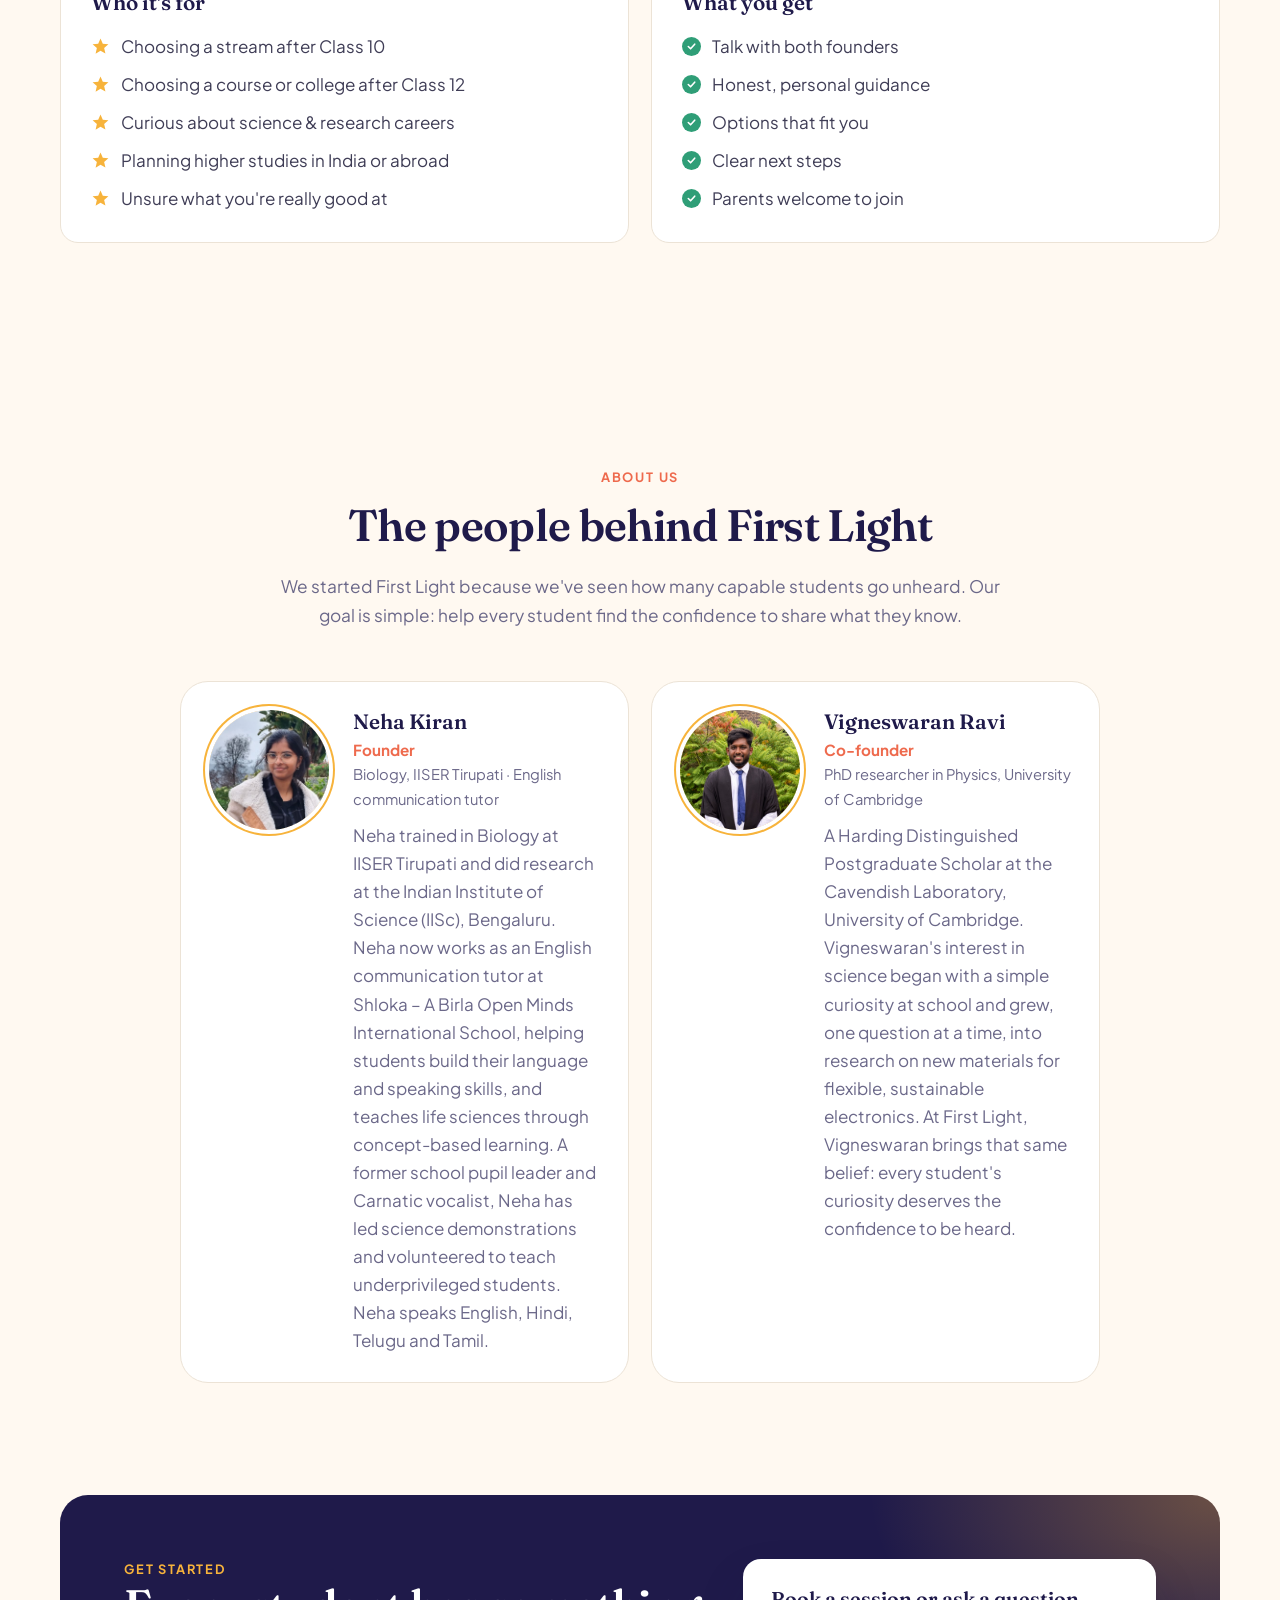
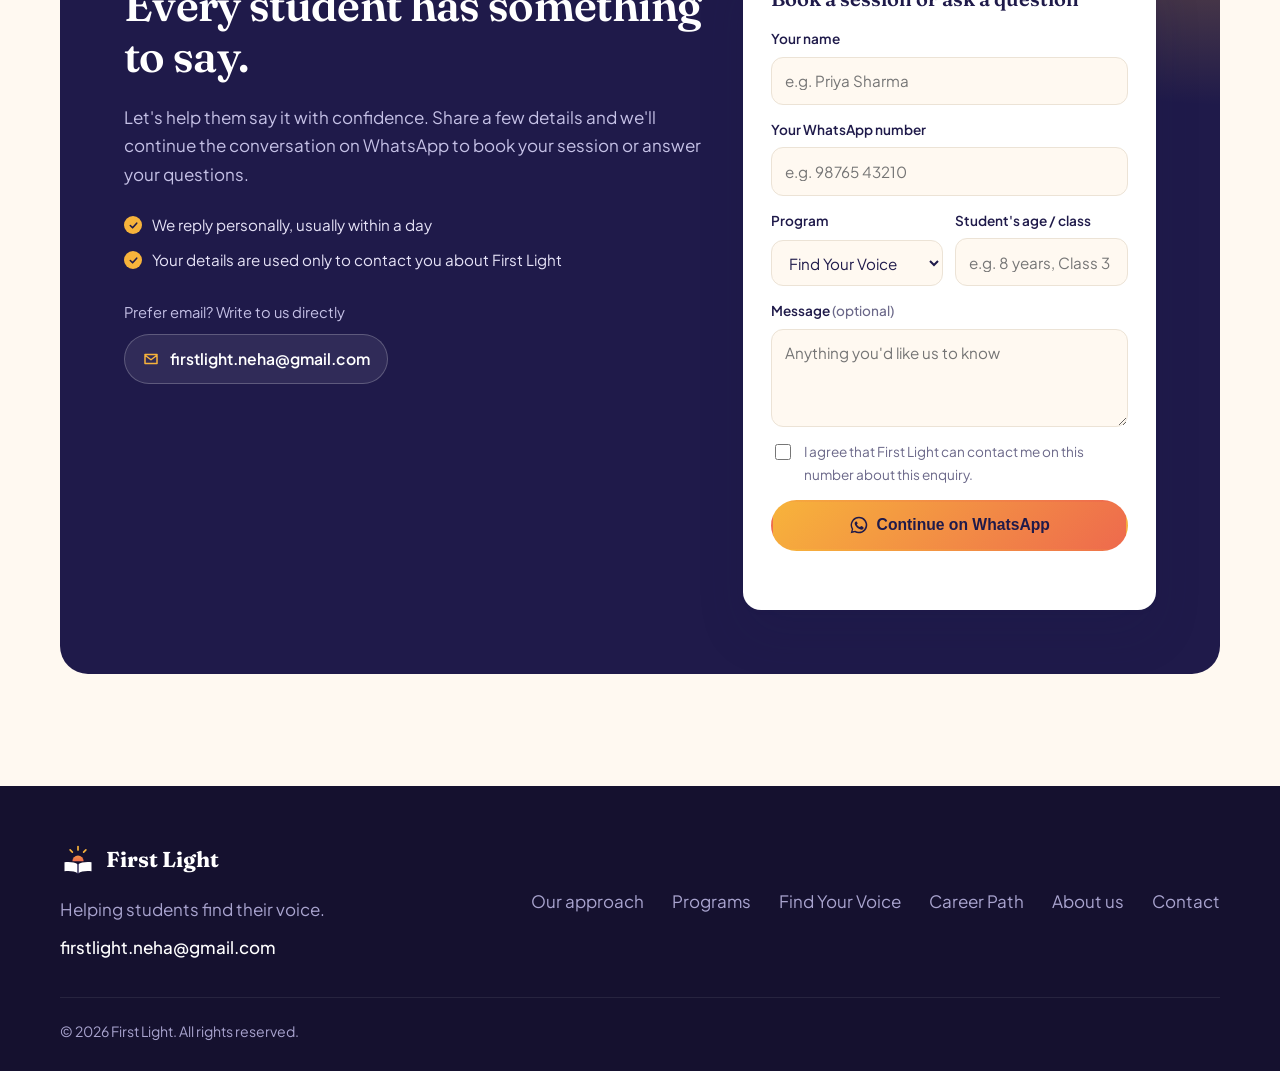
==== commit 5cf5bf45: "Career Path: discussion with both founders (Neha Kiran and Vigneswaran Ravi) Updates poster and webs" ====
--- a/index.html
+++ b/index.html
@@ -202,11 +202,11 @@
           <article class="program reveal">
             <div class="program-top">
               <span class="tag tag-live">Now booking</span>
-              <span class="program-meta">Class 10+ · One-to-one</span>
+              <span class="program-meta">Class 10+ · With our founders</span>
             </div>
             <h3>Career Path</h3>
-            <p class="program-sub">A one-to-one career discussion</p>
-            <p>Talk through streams, courses, colleges, research and studying abroad with Vigneswaran Ravi, a PhD researcher at the University of Cambridge, and leave with clear next steps.</p>
+            <p class="program-sub">A personal career discussion</p>
+            <p>Talk through streams, courses, colleges, research and studying abroad with our founders, Neha Kiran (IISER Tirupati) and Vigneswaran Ravi (University of Cambridge), and leave with clear next steps.</p>
             <div class="program-foot">
               <div class="price-block">
                 <span class="price-big dark">₹199</span>
@@ -323,8 +323,9 @@
             <h2>Career Path</h2>
             <p class="fyv-tagline">Explore <span>•</span> Ask anything <span>•</span> Plan your next step</p>
             <p class="section-sub left">
-              A one-to-one career discussion with <strong>Vigneswaran Ravi</strong>, PhD researcher at the
-              Cavendish Laboratory, University of Cambridge, and Harding Scholar.
+              A personal career discussion with our founders:
+              <strong>Neha Kiran</strong> (Biology, IISER Tirupati; research at IISc Bengaluru) and
+              <strong>Vigneswaran Ravi</strong> (PhD researcher, Cavendish Laboratory, University of Cambridge).
               "Which stream? Which course? Is research for me? Should I study abroad?"
               Bring your questions. There's no single "right" path. Let's find yours.
             </p>
@@ -338,7 +339,7 @@
           </div>
           <figure class="poster reveal">
             <a href="images/career-path-poster.jpg" target="_blank" rel="noopener">
-              <img src="images/career-path-poster.jpg" alt="Career Path poster: a one-to-one career discussion with Vigneswaran Ravi, introductory price ₹199." loading="lazy">
+              <img src="images/career-path-poster.jpg" alt="Career Path poster: a personal career discussion with founders Neha Kiran and Vigneswaran Ravi, introductory price ₹199." loading="lazy">
             </a>
             <figcaption>Tap to view the full poster</figcaption>
           </figure>
@@ -367,7 +368,7 @@
           <div class="panel reveal">
             <h3>What you get</h3>
             <ul class="checklist">
-              <li>One-to-one discussion</li>
+              <li>Talk with both founders</li>
               <li>Honest, personal guidance</li>
               <li>Options that fit you</li>
               <li>Clear next steps</li>
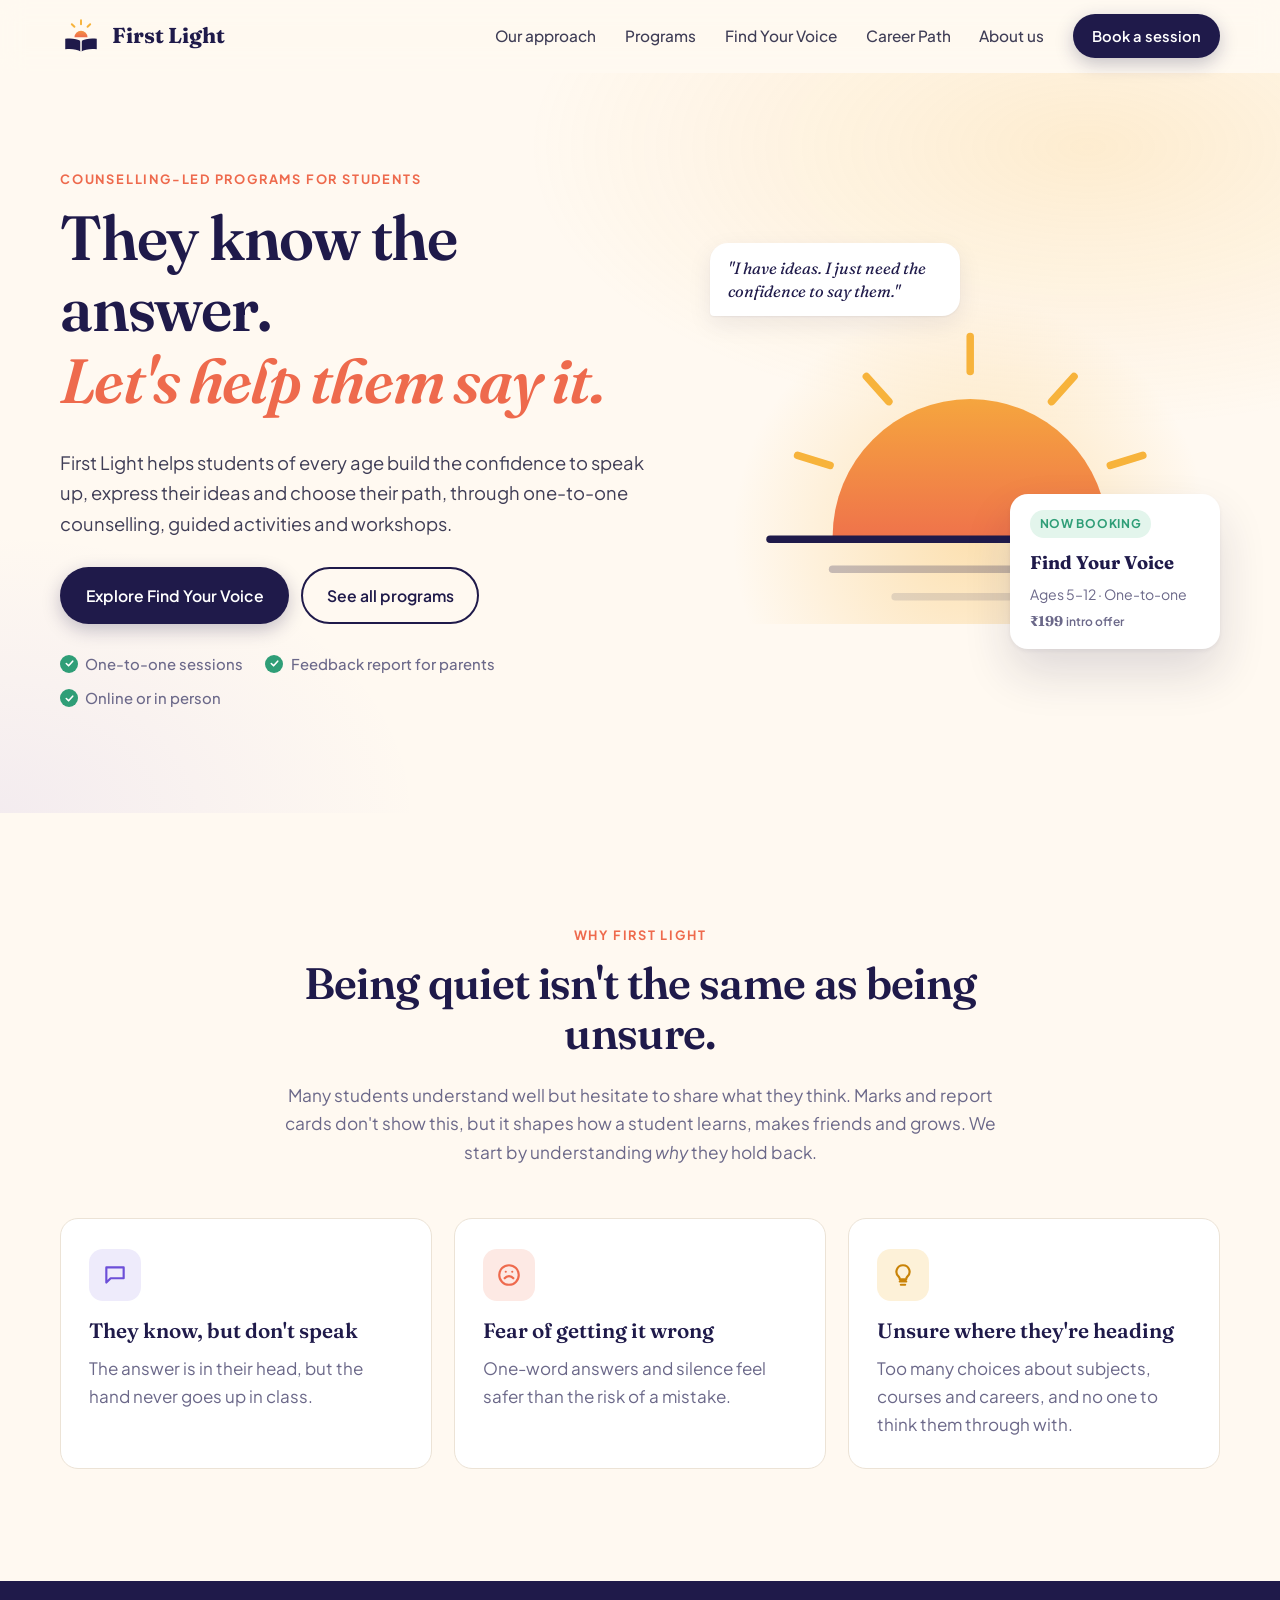
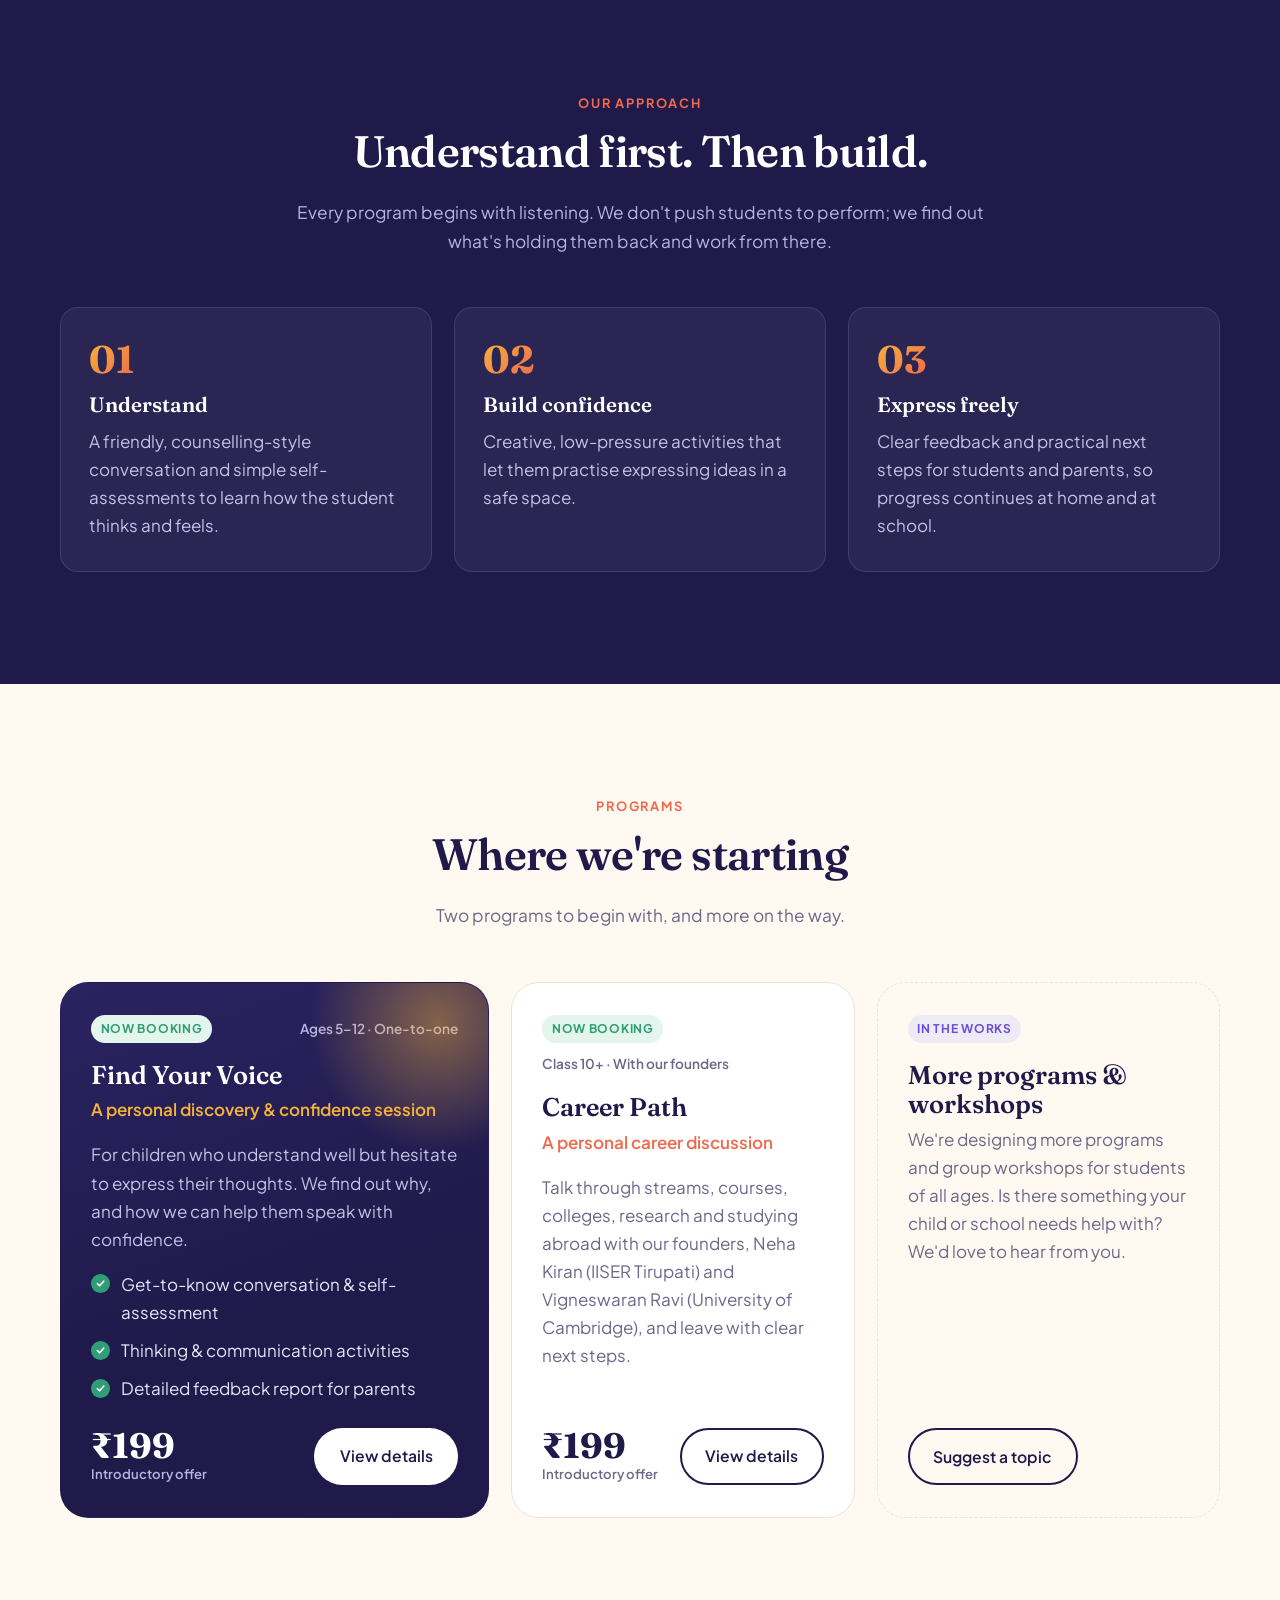
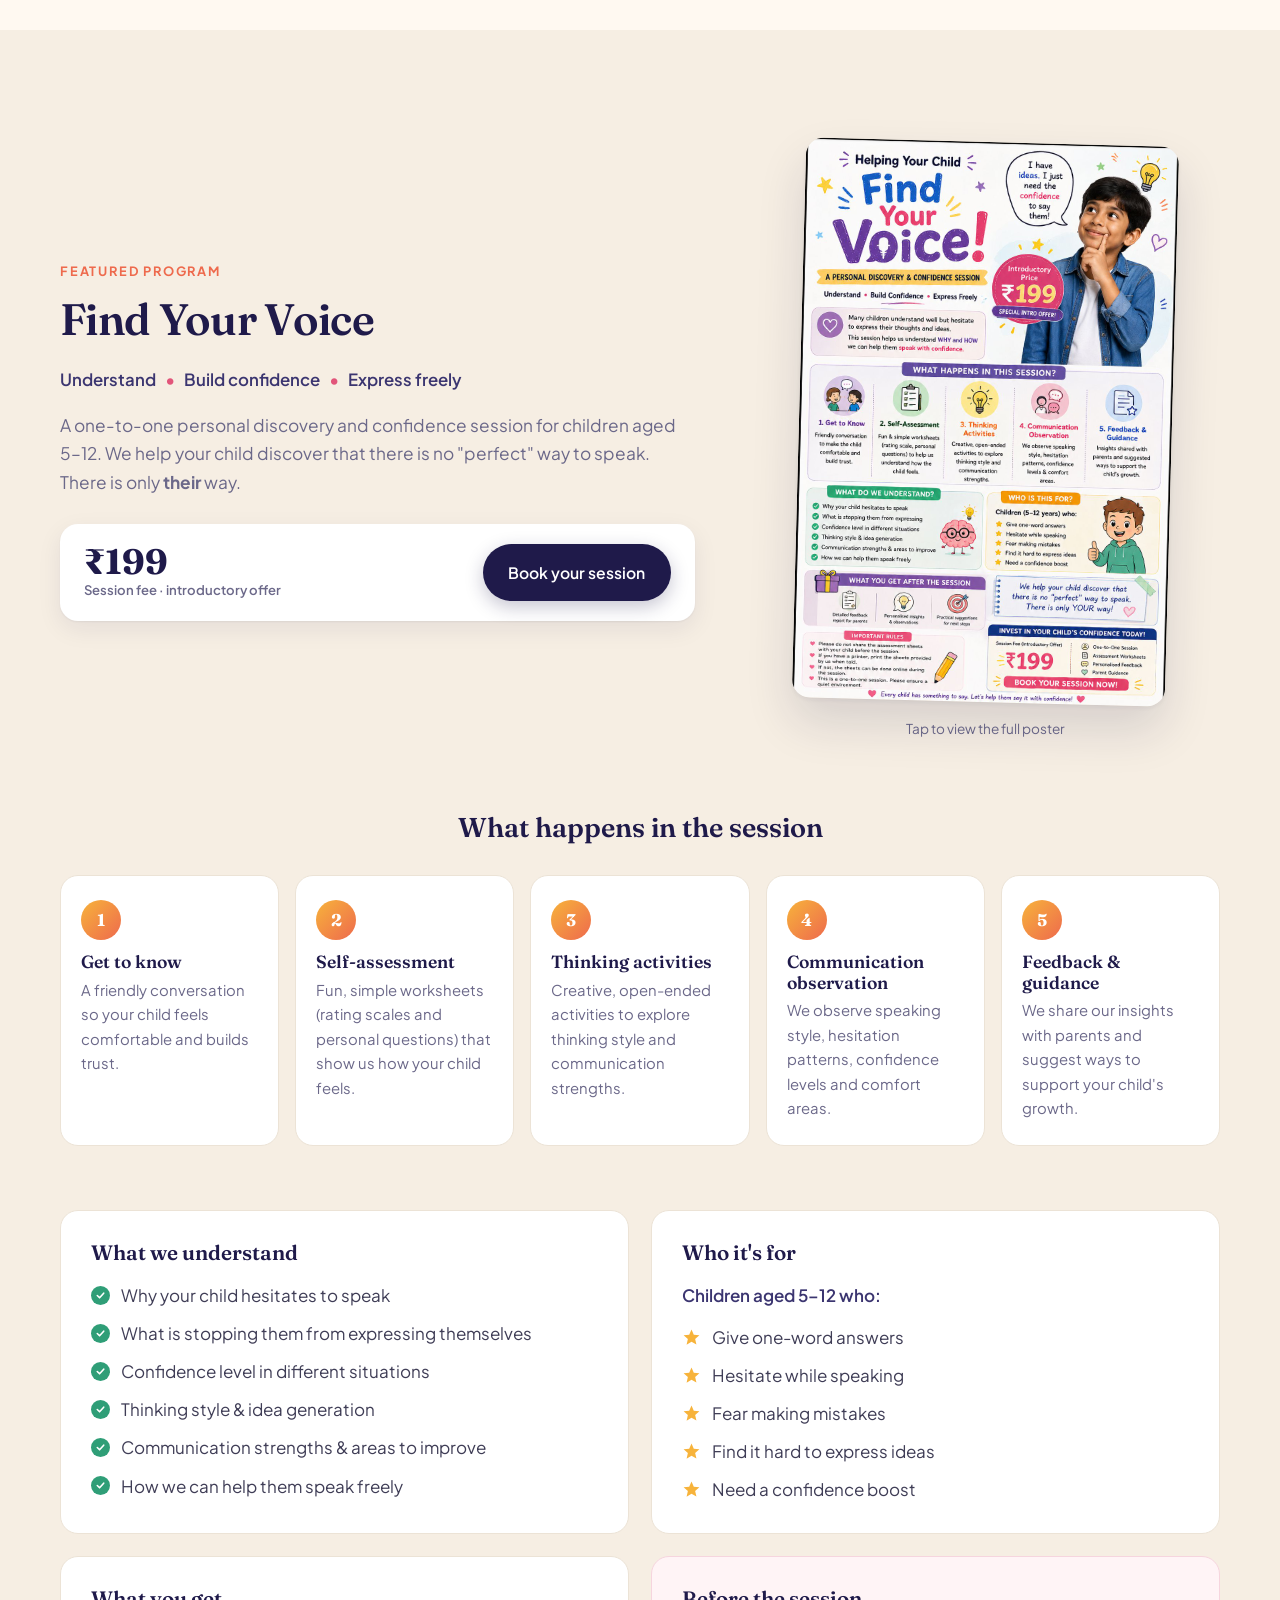
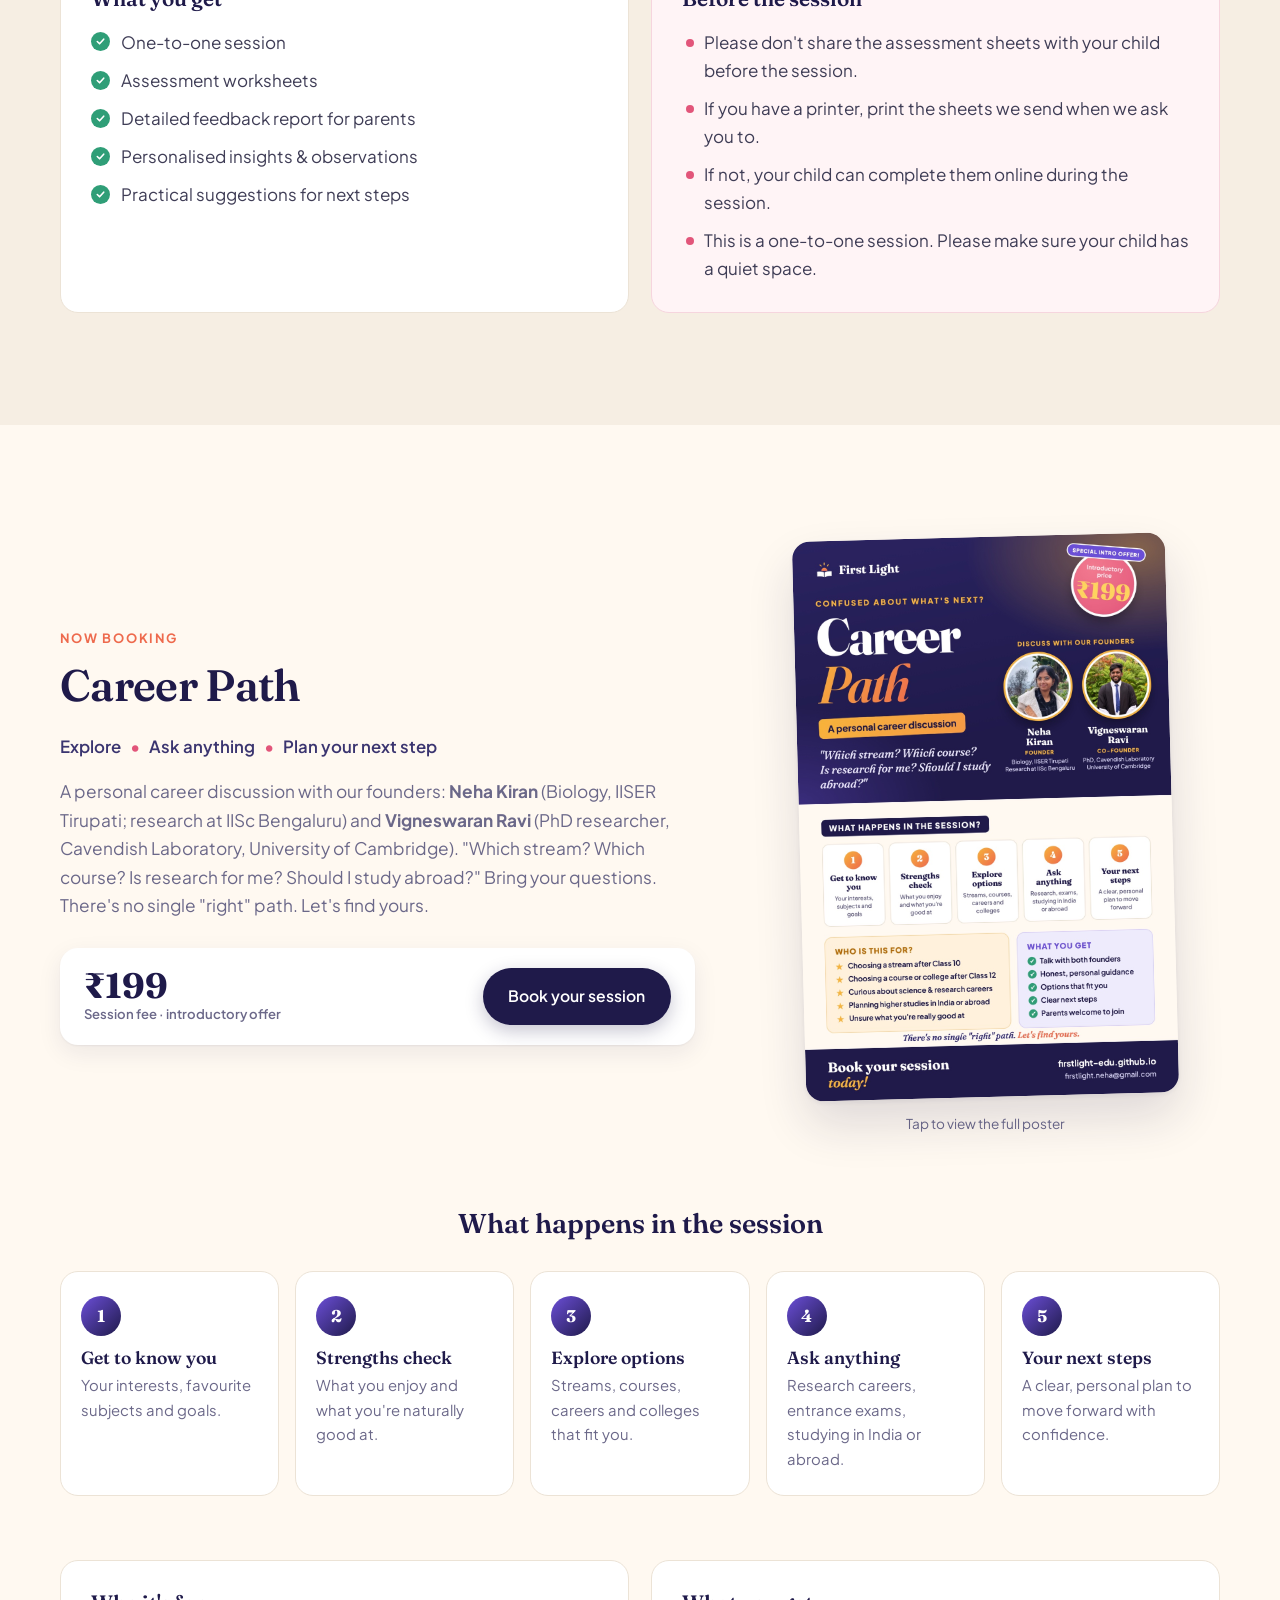
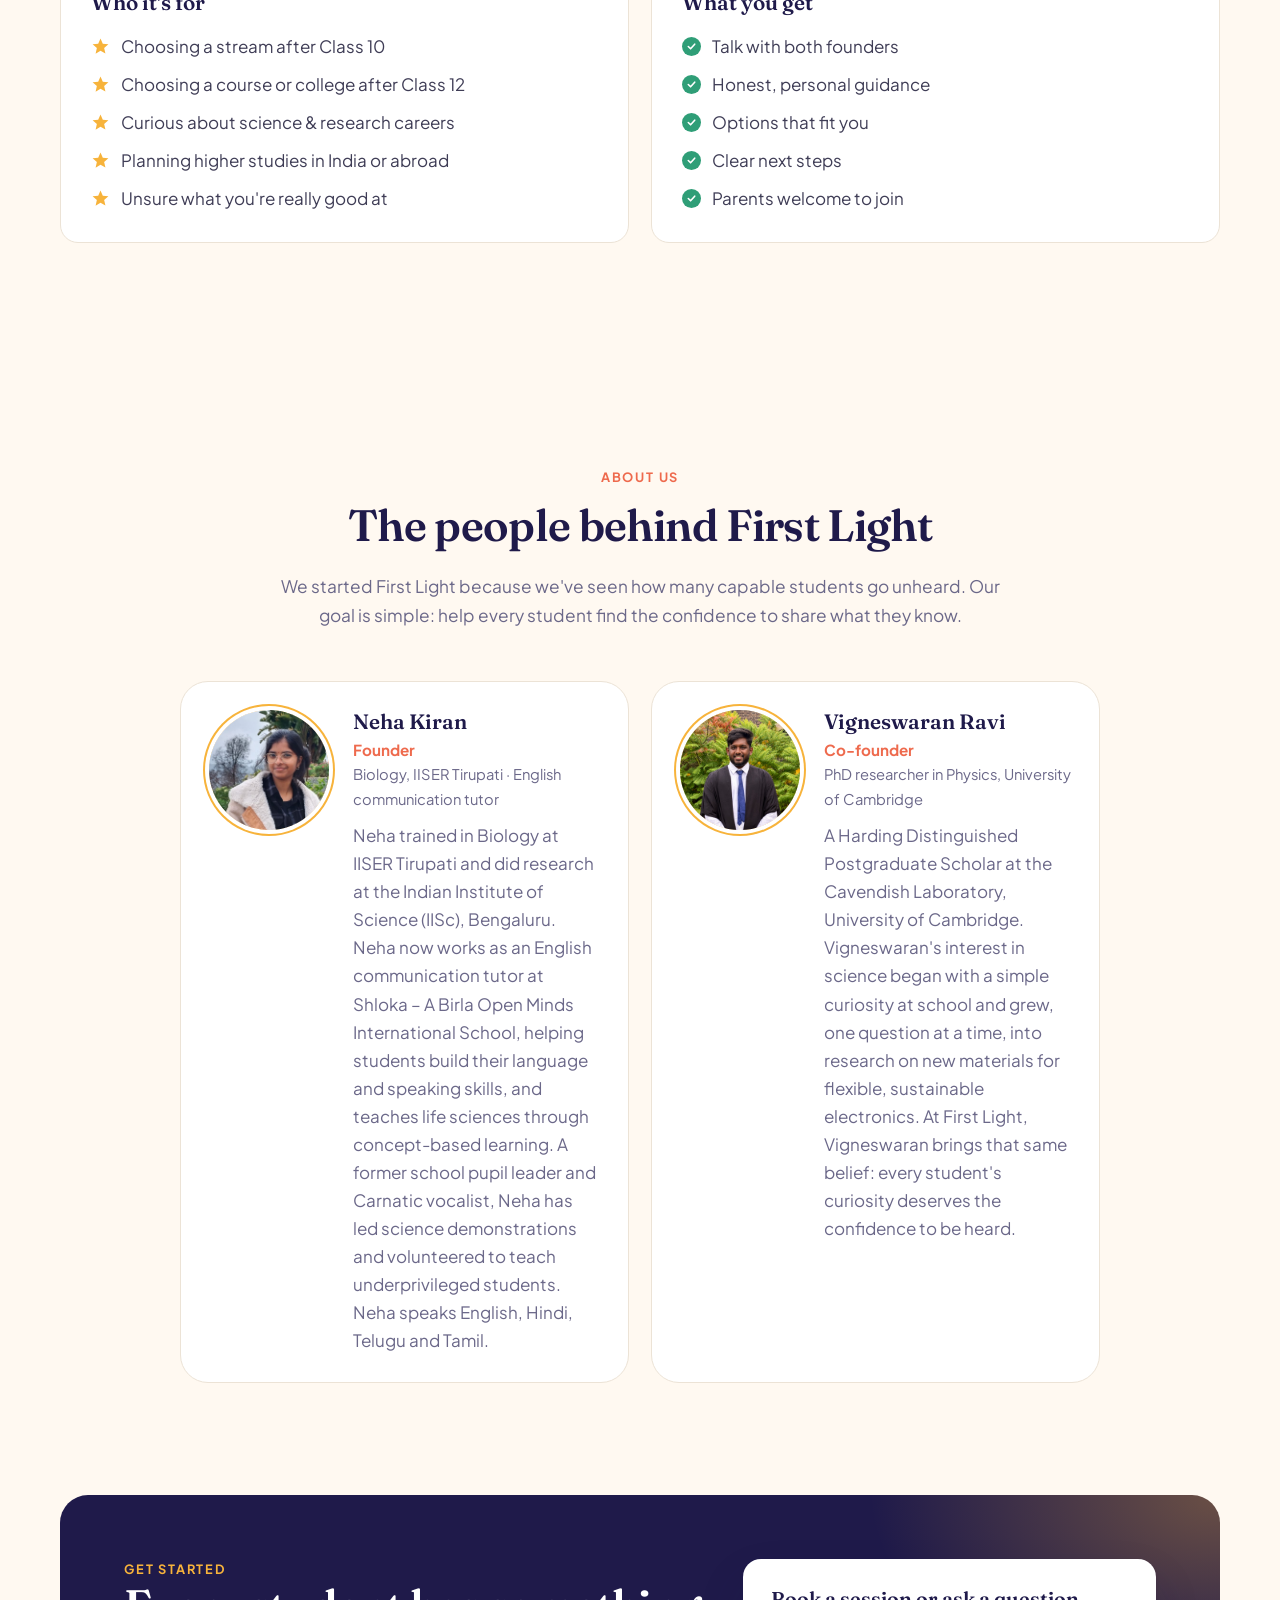
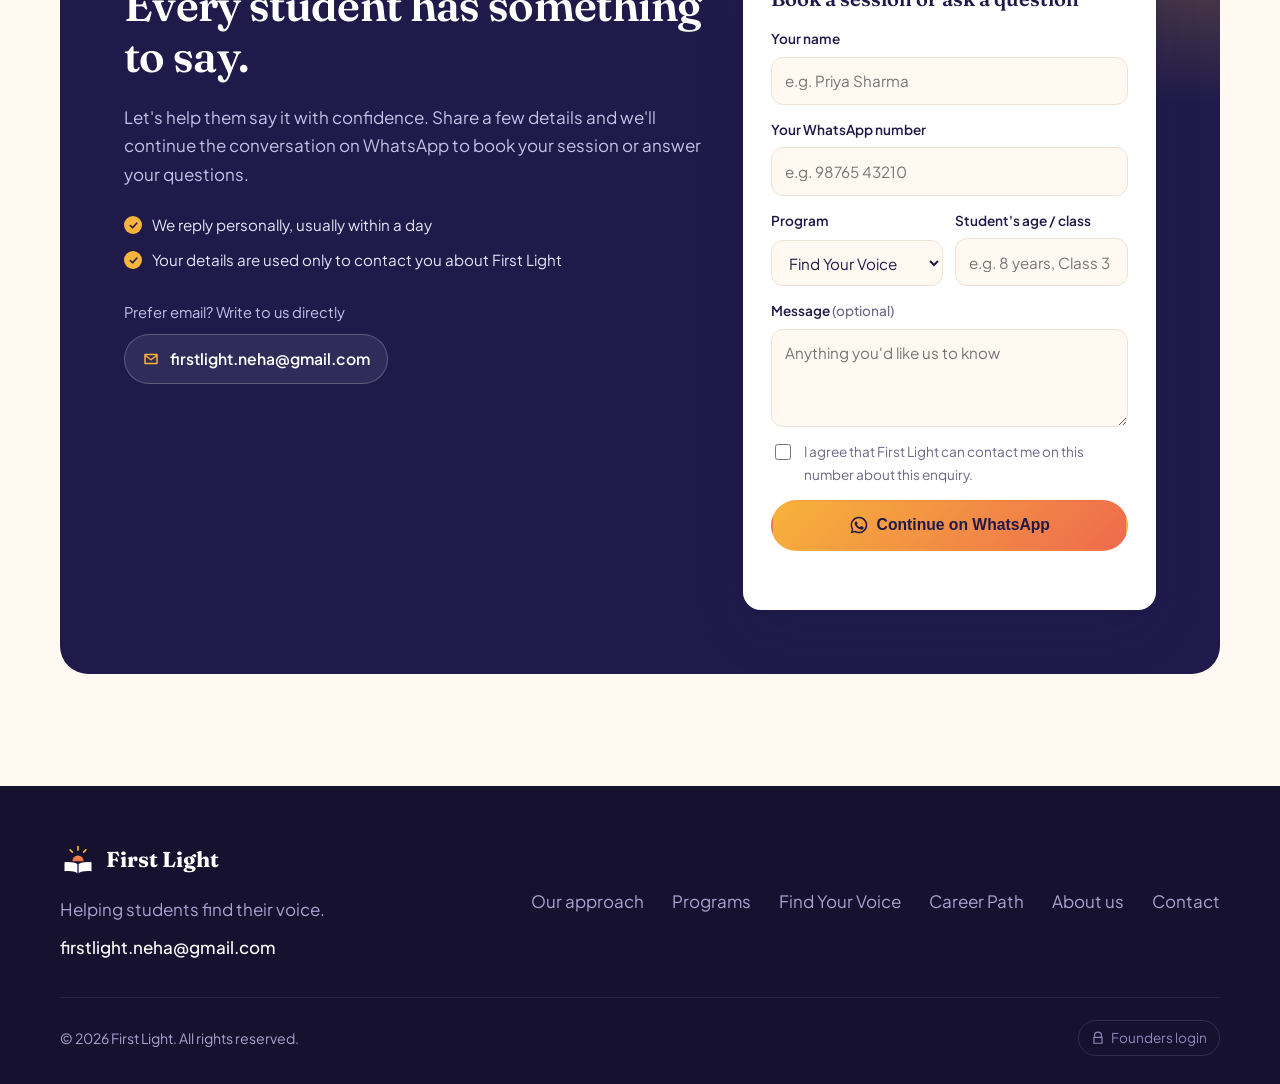
==== commit bb31baaf: "Add Founders login link to footer Co-Authored-By: Claude Opus 5.5 <noreply@anthropic.com>" ====
--- a/index.html
+++ b/index.html
@@ -502,6 +502,10 @@
     </div>
     <div class="container footer-bottom">
       <p>© <span id="year">2026</span> First Light. All rights reserved.</p>
+      <a class="founder-login" href="https://script.google.com/macros/s/AKfycbzOmXls6OjFczFh-tOfei57v2xFUEmcW-DqGv8DJa0KnaTDxKj3PU1sGaAFo9hY-eA/exec" target="_blank" rel="noopener nofollow">
+        <svg viewBox="0 0 24 24" width="14" height="14" aria-hidden="true"><path fill="none" stroke="currentColor" stroke-width="2" stroke-linecap="round" stroke-linejoin="round" d="M6 11V8a6 6 0 0 1 12 0v3M5 11h14v10H5z"/></svg>
+        Founders login
+      </a>
     </div>
   </footer>
 
--- a/style.css
+++ b/style.css
@@ -404,7 +404,14 @@
 .footer-links a { text-decoration: none; }
 .footer-links a:hover { color: #fff; }
 .footer-bottom { border-top: 1px solid rgba(255,255,255,.08); margin-top: 36px; padding-top: 22px; font-size: .88rem; }
+.footer-bottom { display: flex; justify-content: space-between; align-items: center; gap: 12px; flex-wrap: wrap; }
 .footer-bottom p { margin: 0; }
+.founder-login {
+  display: inline-flex; align-items: center; gap: 6px; text-decoration: none;
+  font-size: .85rem; color: #8E89B8; padding: 6px 12px; border: 1px solid rgba(255,255,255,.12); border-radius: 999px;
+  transition: color .2s, border-color .2s;
+}
+.founder-login:hover { color: #fff; border-color: var(--sun); }
 
 /* Reveal on scroll */
 .reveal { opacity: 0; transform: translateY(18px); transition: opacity .6s ease, transform .6s ease; }
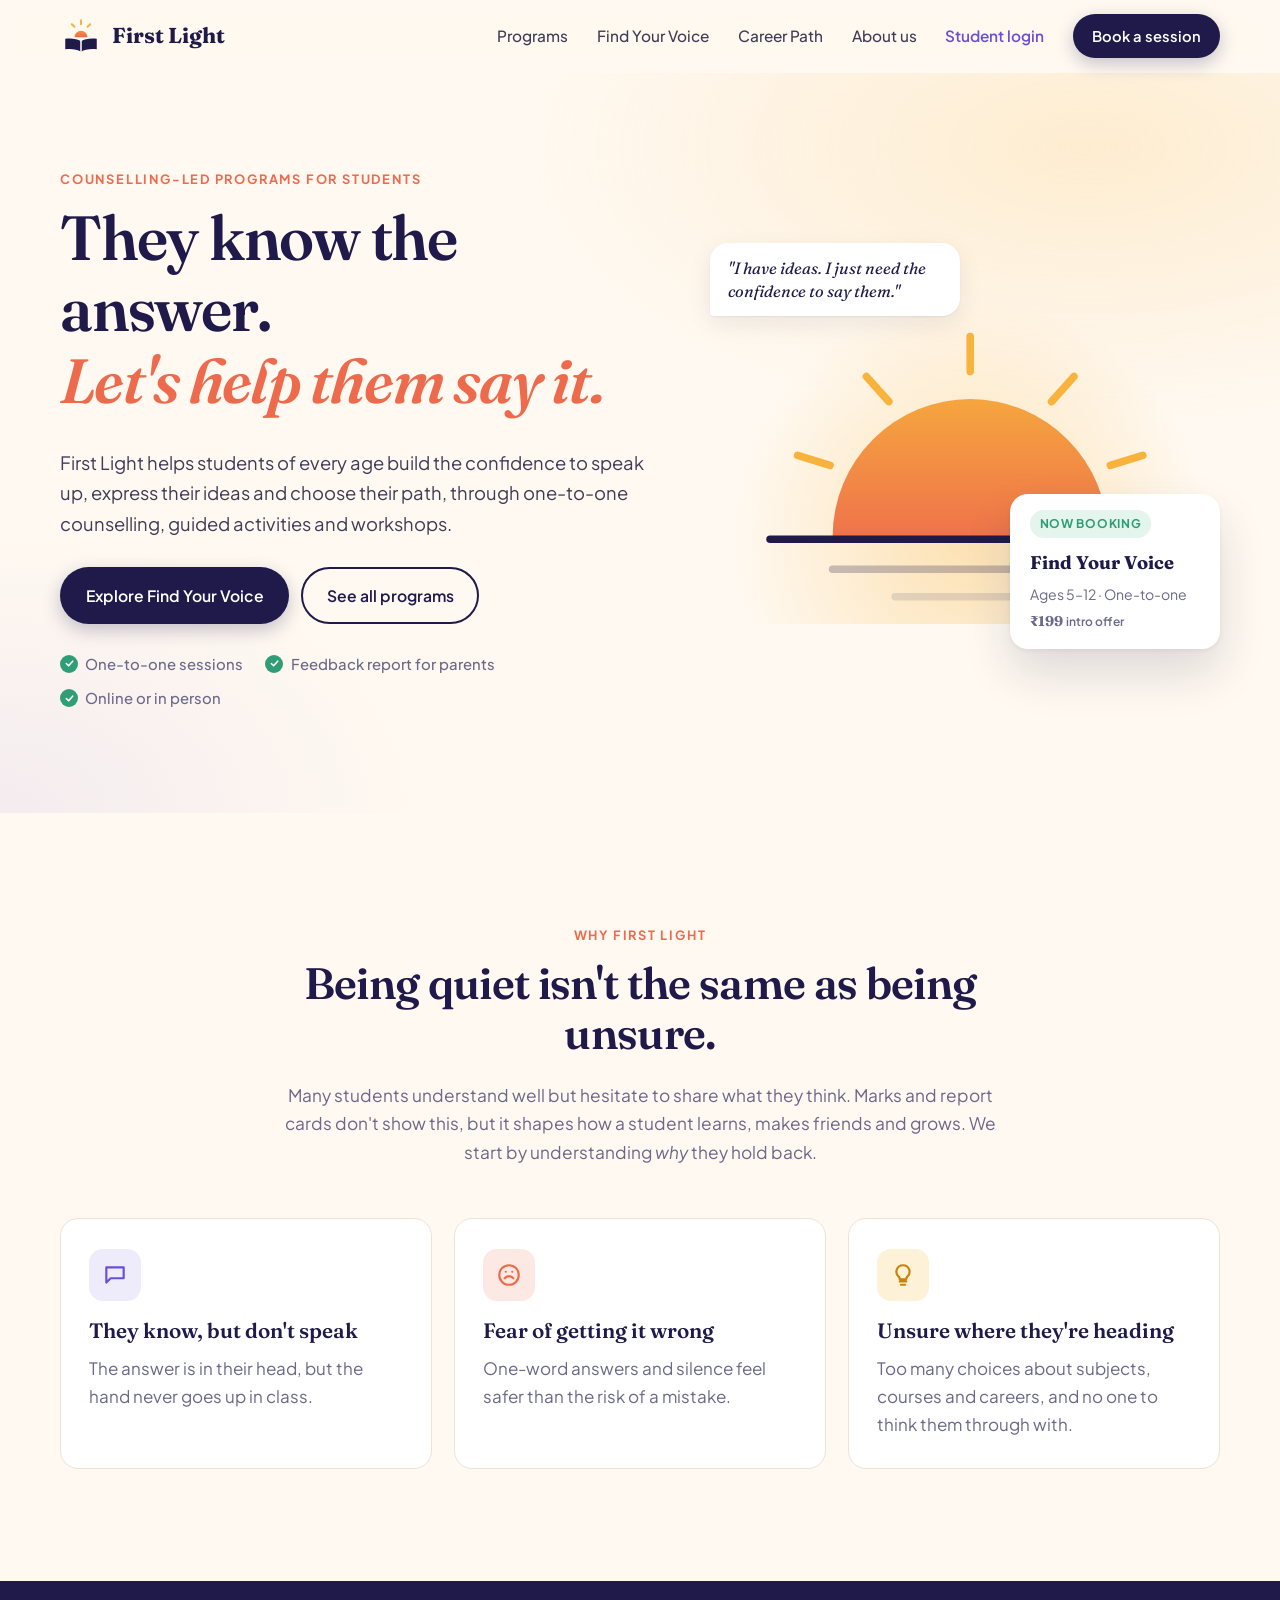
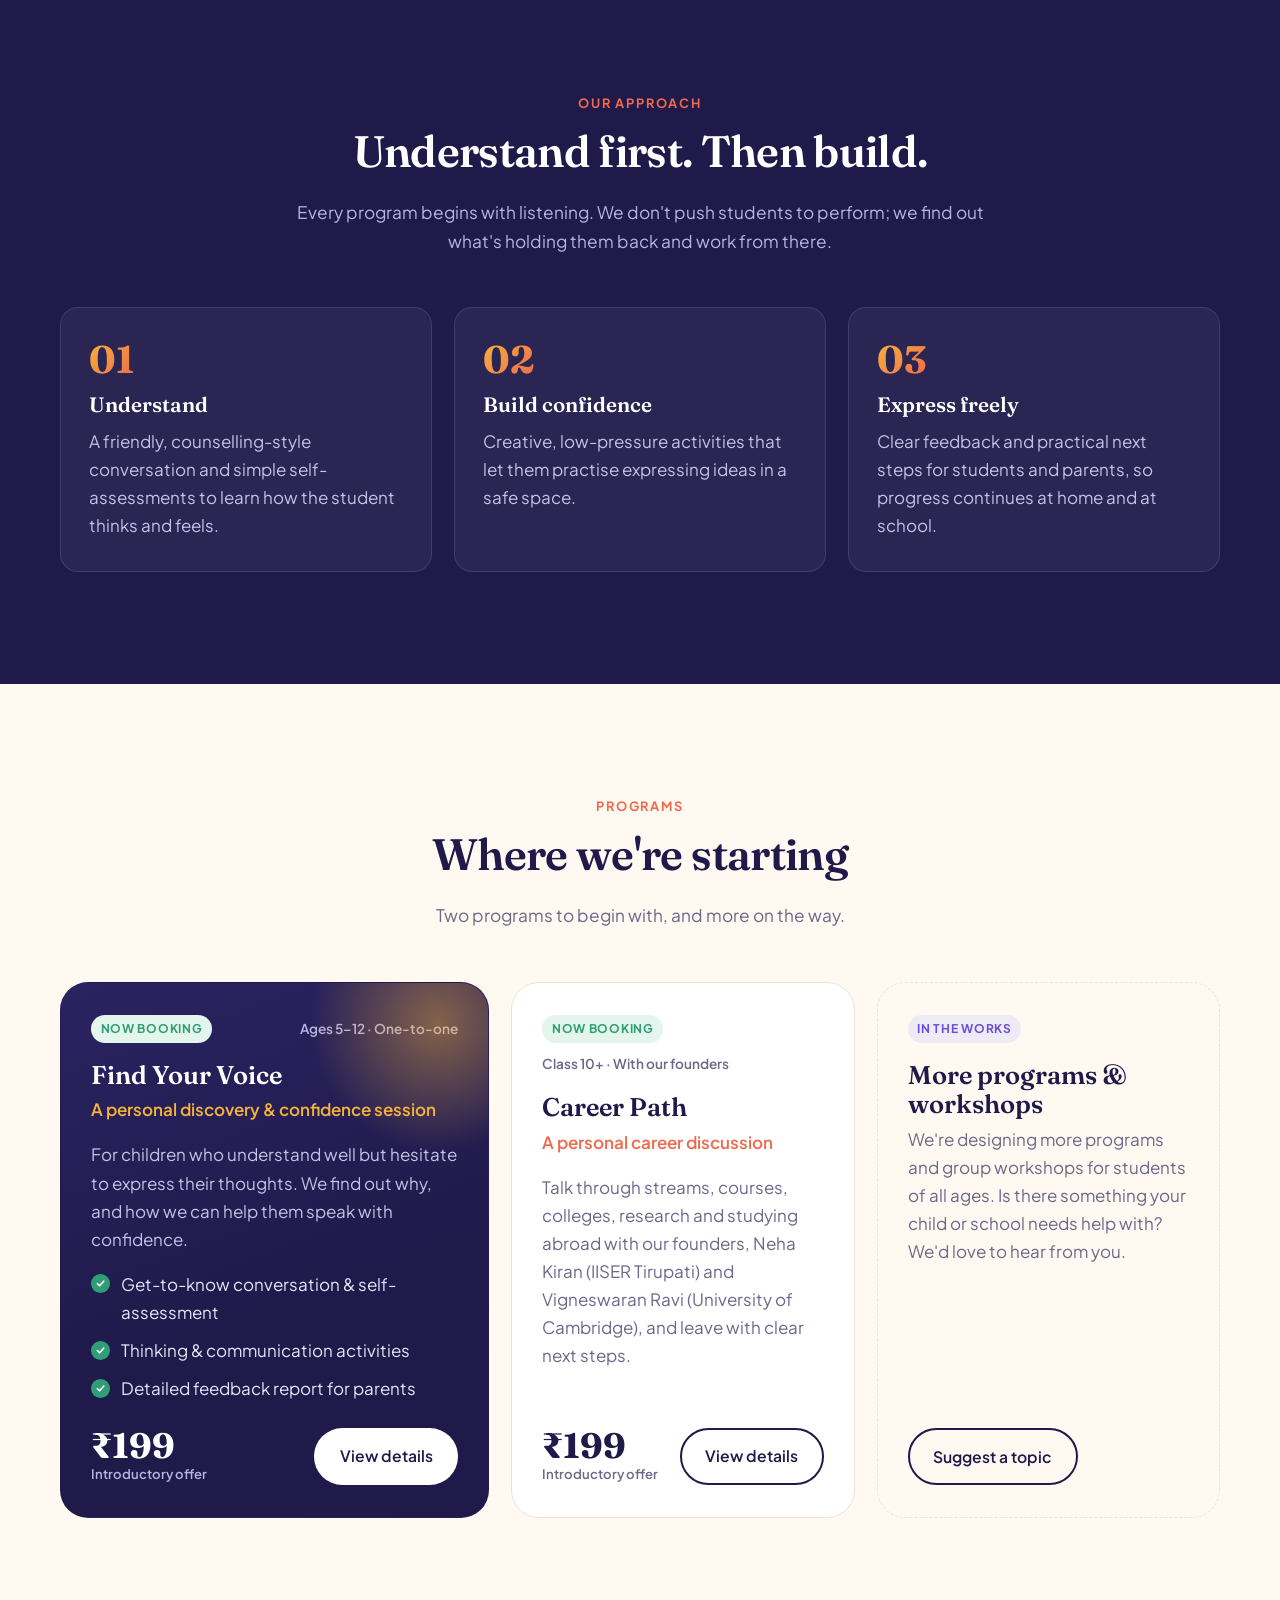
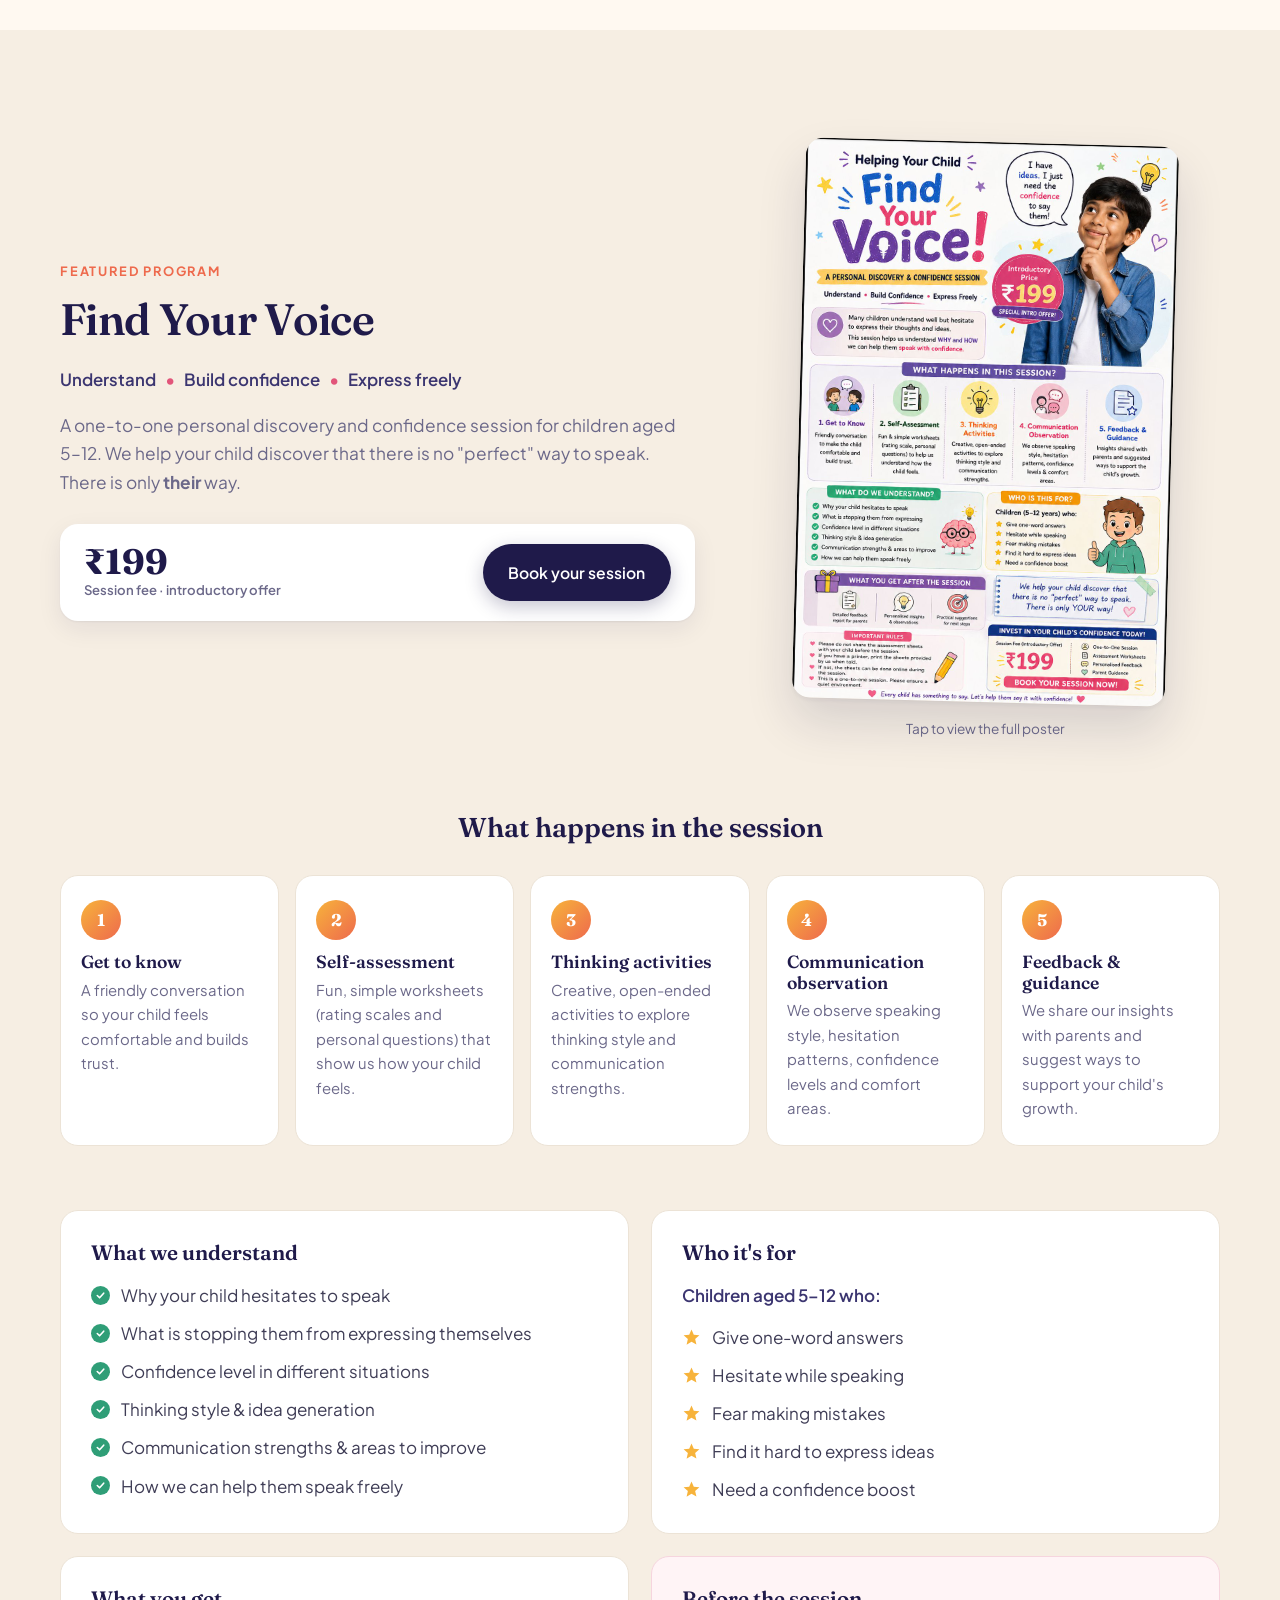
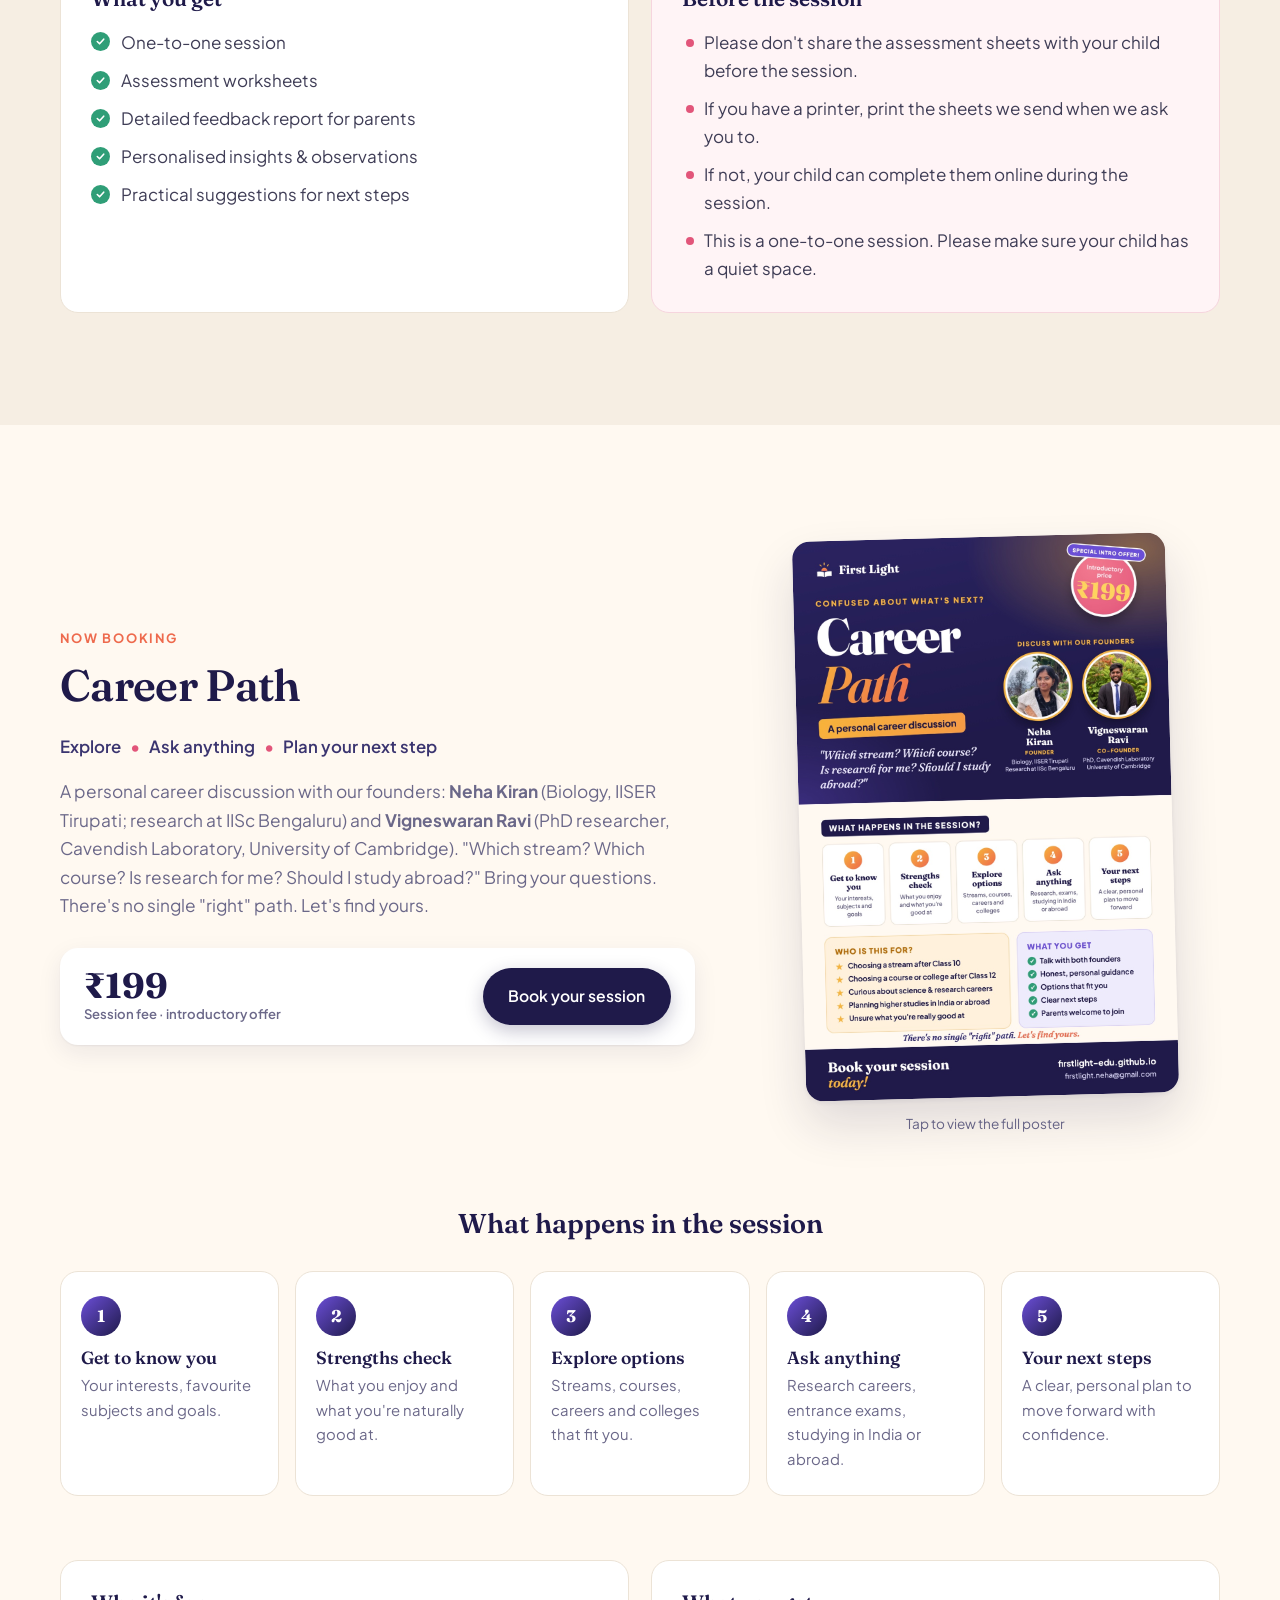
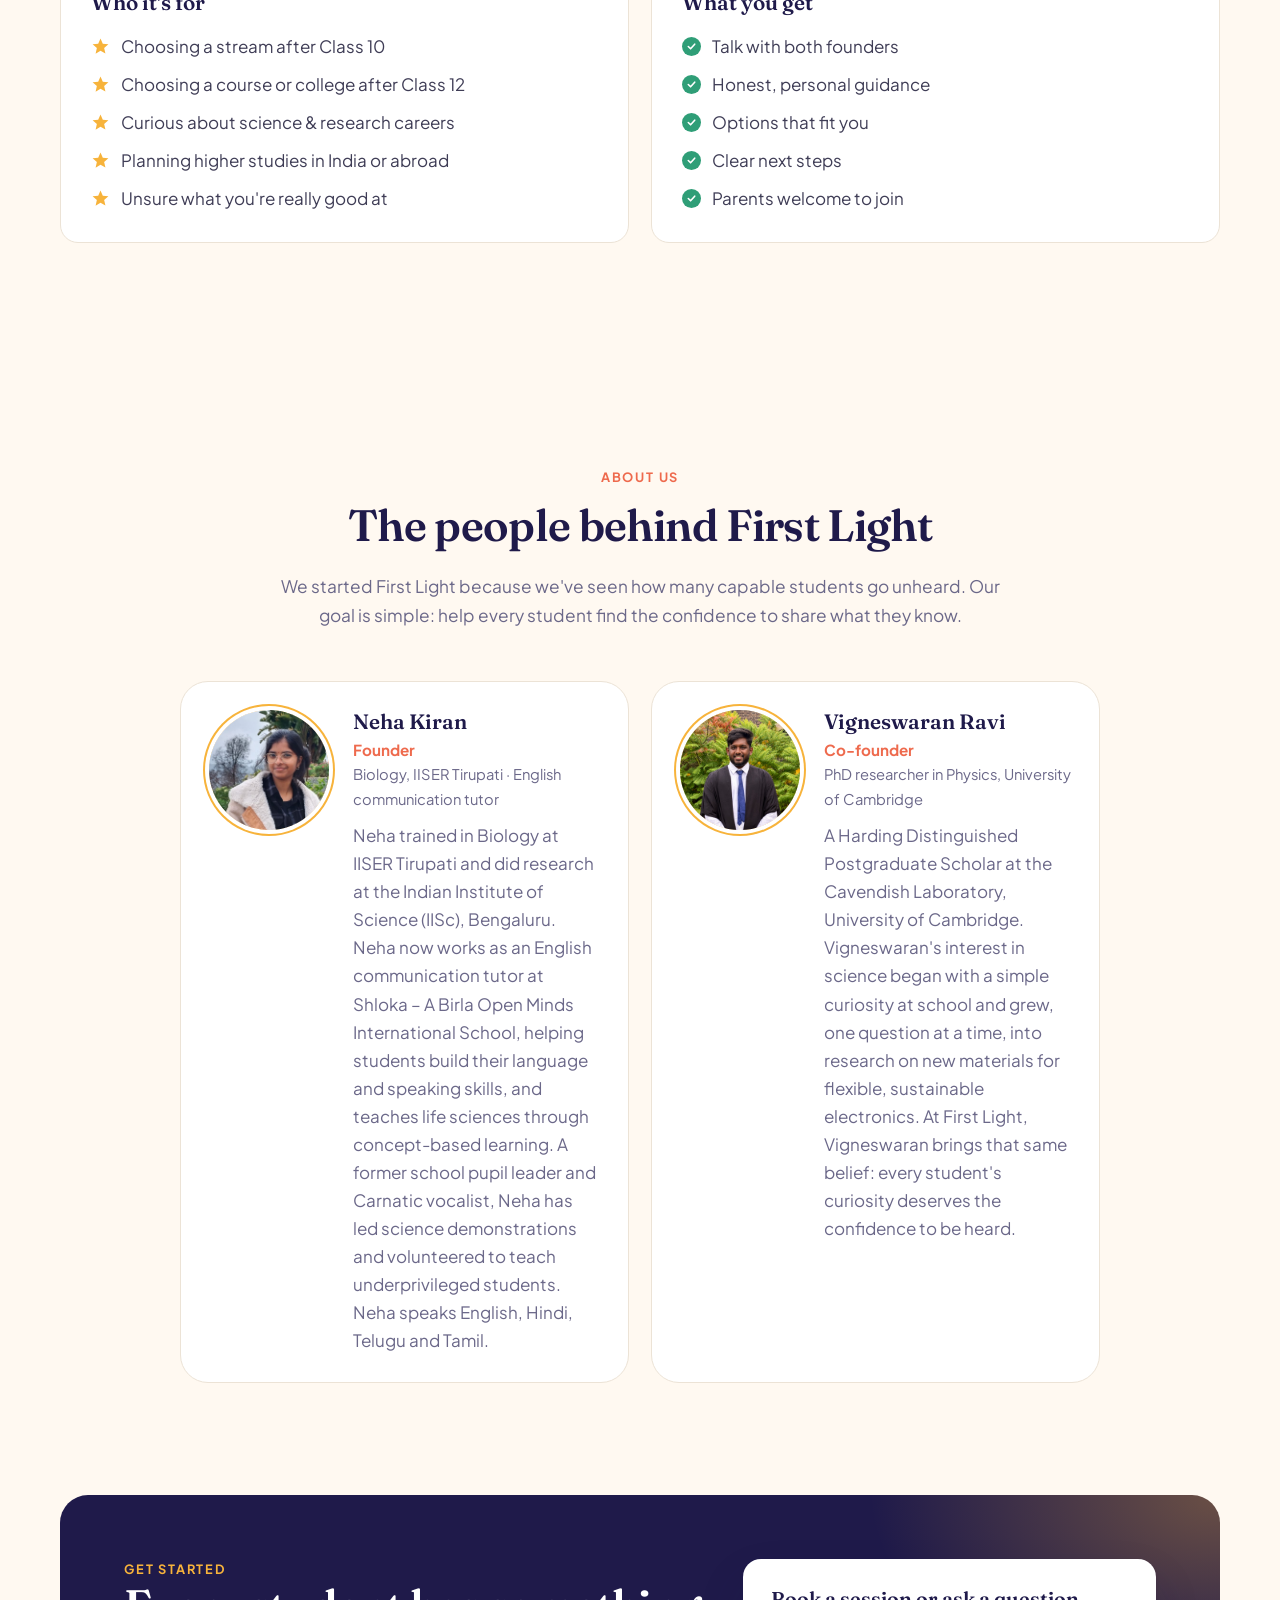
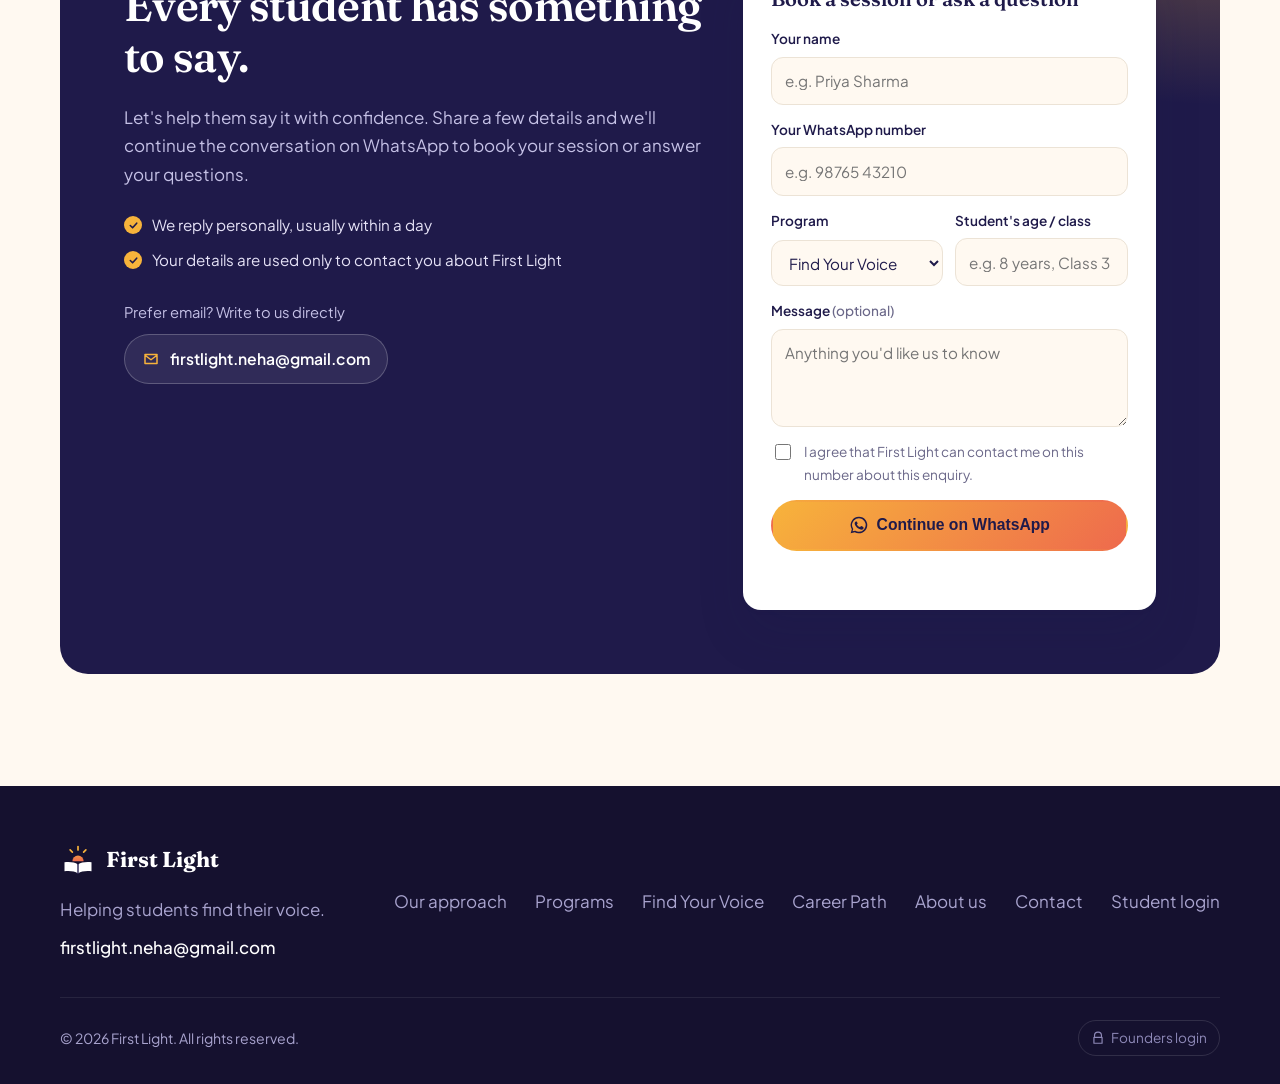
==== commit 6f105ea1: "Add student portal: login with Student ID and password New student.html page where students/parents " ====
--- a/index.html
+++ b/index.html
@@ -27,11 +27,11 @@
         <span></span><span></span><span></span>
       </button>
       <nav id="nav-links" class="nav-links">
-        <a href="#approach">Our approach</a>
         <a href="#programs">Programs</a>
         <a href="#find-your-voice">Find Your Voice</a>
         <a href="#career-path">Career Path</a>
         <a href="#team">About us</a>
+        <a href="student.html" class="nav-student">Student login</a>
         <a href="#contact" class="btn btn-small btn-primary">Book a session</a>
       </nav>
     </div>
@@ -498,6 +498,7 @@
         <a href="#career-path">Career Path</a>
         <a href="#team">About us</a>
         <a href="#contact">Contact</a>
+        <a href="student.html">Student login</a>
       </nav>
     </div>
     <div class="container footer-bottom">
--- a/style.css
+++ b/style.css
@@ -28,6 +28,7 @@
 }
 
 *, *::before, *::after { box-sizing: border-box; }
+[hidden] { display: none !important; }
 
 html { scroll-behavior: smooth; scroll-padding-top: 84px; }
 
@@ -413,6 +414,65 @@
 }
 .founder-login:hover { color: #fff; border-color: var(--sun); }
 
+/* ---------- Student portal page ---------- */
+.student-page { display: flex; flex-direction: column; min-height: 100vh; }
+.student-page .site-footer { padding: 0 0 24px; margin-top: auto; }
+.student-page .footer-bottom { margin-top: 0; border-top: 0; }
+.sp-nav { display: flex; gap: 10px; align-items: center; }
+.sp-main { flex: 1; padding: clamp(32px, 6vw, 72px) 0; }
+.muted-text { color: var(--muted); margin: 0 0 1em; }
+.sp-login { display: grid; grid-template-columns: 1fr 1fr; gap: 0; max-width: 940px; border-radius: var(--radius-lg); overflow: hidden; box-shadow: var(--shadow-lg); }
+.sp-login-art {
+  background: radial-gradient(400px 260px at 80% 0%, rgba(247,179,59,.4), transparent 70%), linear-gradient(160deg, #2A2361, var(--ink));
+  color: #C5C1E6; padding: 48px 40px; display: flex; flex-direction: column; justify-content: center;
+}
+.sp-login-art h2 { color: #fff; margin-top: 18px; }
+.sp-login-art p { margin: 0; }
+.sp-card { background: #fff; border: 1px solid var(--line); border-radius: var(--radius); padding: 28px; display: grid; gap: 14px; align-content: start; min-width: 0; }
+.sp-login .sp-card { border: 0; border-radius: 0; padding: 48px 40px; }
+.sp-card h1 { font-size: 2rem; margin: 0; }
+.sp-card h3 { margin: 0 0 4px; }
+.sp-card .eyebrow { margin: 0; }
+.pw-wrap { position: relative; }
+.pw-wrap input { padding-right: 64px; }
+.pw-toggle { position: absolute; right: 8px; top: 50%; transform: translateY(-50%); border: 0; background: none; color: var(--violet); font-weight: 600; cursor: pointer; font-size: .85rem; }
+.sp-help { font-size: .88rem; color: var(--muted); margin: 0; }
+.sp-help a { color: var(--coral); font-weight: 600; }
+
+.sp-hello { display: flex; gap: 20px; align-items: center; margin-bottom: 28px; }
+.sp-hello h1 { margin: 0; font-size: clamp(1.8rem, 4vw, 2.6rem); }
+.sp-hello .eyebrow { margin: 0 0 4px; color: var(--violet); }
+.sp-avatar { width: 76px; height: 76px; border-radius: 50%; display: grid; place-items: center; flex: none; font-family: var(--font-head); font-weight: 700; font-size: 1.8rem; color: #fff; background: linear-gradient(135deg, var(--sun), var(--coral)); box-shadow: 0 0 0 4px #fff, 0 0 0 6px var(--sun); }
+.sp-grid { display: grid; grid-template-columns: 1fr 1.3fr; gap: 20px; }
+.sp-wide { grid-column: 1 / -1; }
+.sp-dl { margin: 0; display: grid; gap: 0; }
+.sp-dl div { display: flex; justify-content: space-between; gap: 12px; padding: 10px 0; border-bottom: 1px solid var(--line); }
+.sp-dl div:last-child { border-bottom: 0; }
+.sp-dl dt { color: var(--muted); }
+.sp-dl dd { margin: 0; font-weight: 600; color: var(--ink); text-align: right; }
+.sp-file { display: flex; align-items: center; gap: 12px; padding: 12px 0; border-bottom: 1px solid var(--line); }
+.sp-file:last-child { border-bottom: 0; }
+.sp-file-ic { width: 42px; height: 42px; border-radius: 12px; background: #EEEBFB; color: var(--violet); display: grid; place-items: center; font-weight: 800; font-size: .7rem; flex: none; }
+.sp-file-info { flex: 1; min-width: 0; display: grid; }
+.sp-file-info strong { color: var(--ink); overflow: hidden; text-overflow: ellipsis; white-space: nowrap; }
+.sp-file-info span { font-size: .82rem; color: var(--muted); }
+.sp-msg { border-left: 3px solid var(--sun); background: var(--cream); border-radius: 0 14px 14px 0; padding: 14px 18px; margin-bottom: 12px; }
+.sp-msg header { display: flex; justify-content: space-between; gap: 10px; flex-wrap: wrap; font-size: .85rem; color: var(--muted); margin-bottom: 6px; }
+.sp-msg header strong { color: var(--ink); }
+.sp-msg p { margin: 0; white-space: pre-wrap; }
+.sp-empty { color: var(--muted); margin: 0; }
+.sp-loading { display: grid; place-items: center; padding: 80px 0; color: var(--muted); }
+.sp-spinner { width: 36px; height: 36px; border: 3px solid var(--line); border-top-color: var(--coral); border-radius: 50%; animation: spin .8s linear infinite; margin-bottom: 12px; }
+@keyframes spin { to { transform: rotate(360deg); } }
+.nav-links a.nav-student { color: var(--violet); font-weight: 600; }
+@media (max-width: 760px) {
+  .sp-login { grid-template-columns: 1fr; }
+  .sp-login-art { padding: 32px 24px; }
+  .sp-login .sp-card { padding: 32px 24px; }
+  .sp-grid { grid-template-columns: 1fr; }
+  .sp-nav .btn-ghost { display: none; }
+}
+
 /* Reveal on scroll */
 .reveal { opacity: 0; transform: translateY(18px); transition: opacity .6s ease, transform .6s ease; }
 .reveal.visible { opacity: 1; transform: none; }
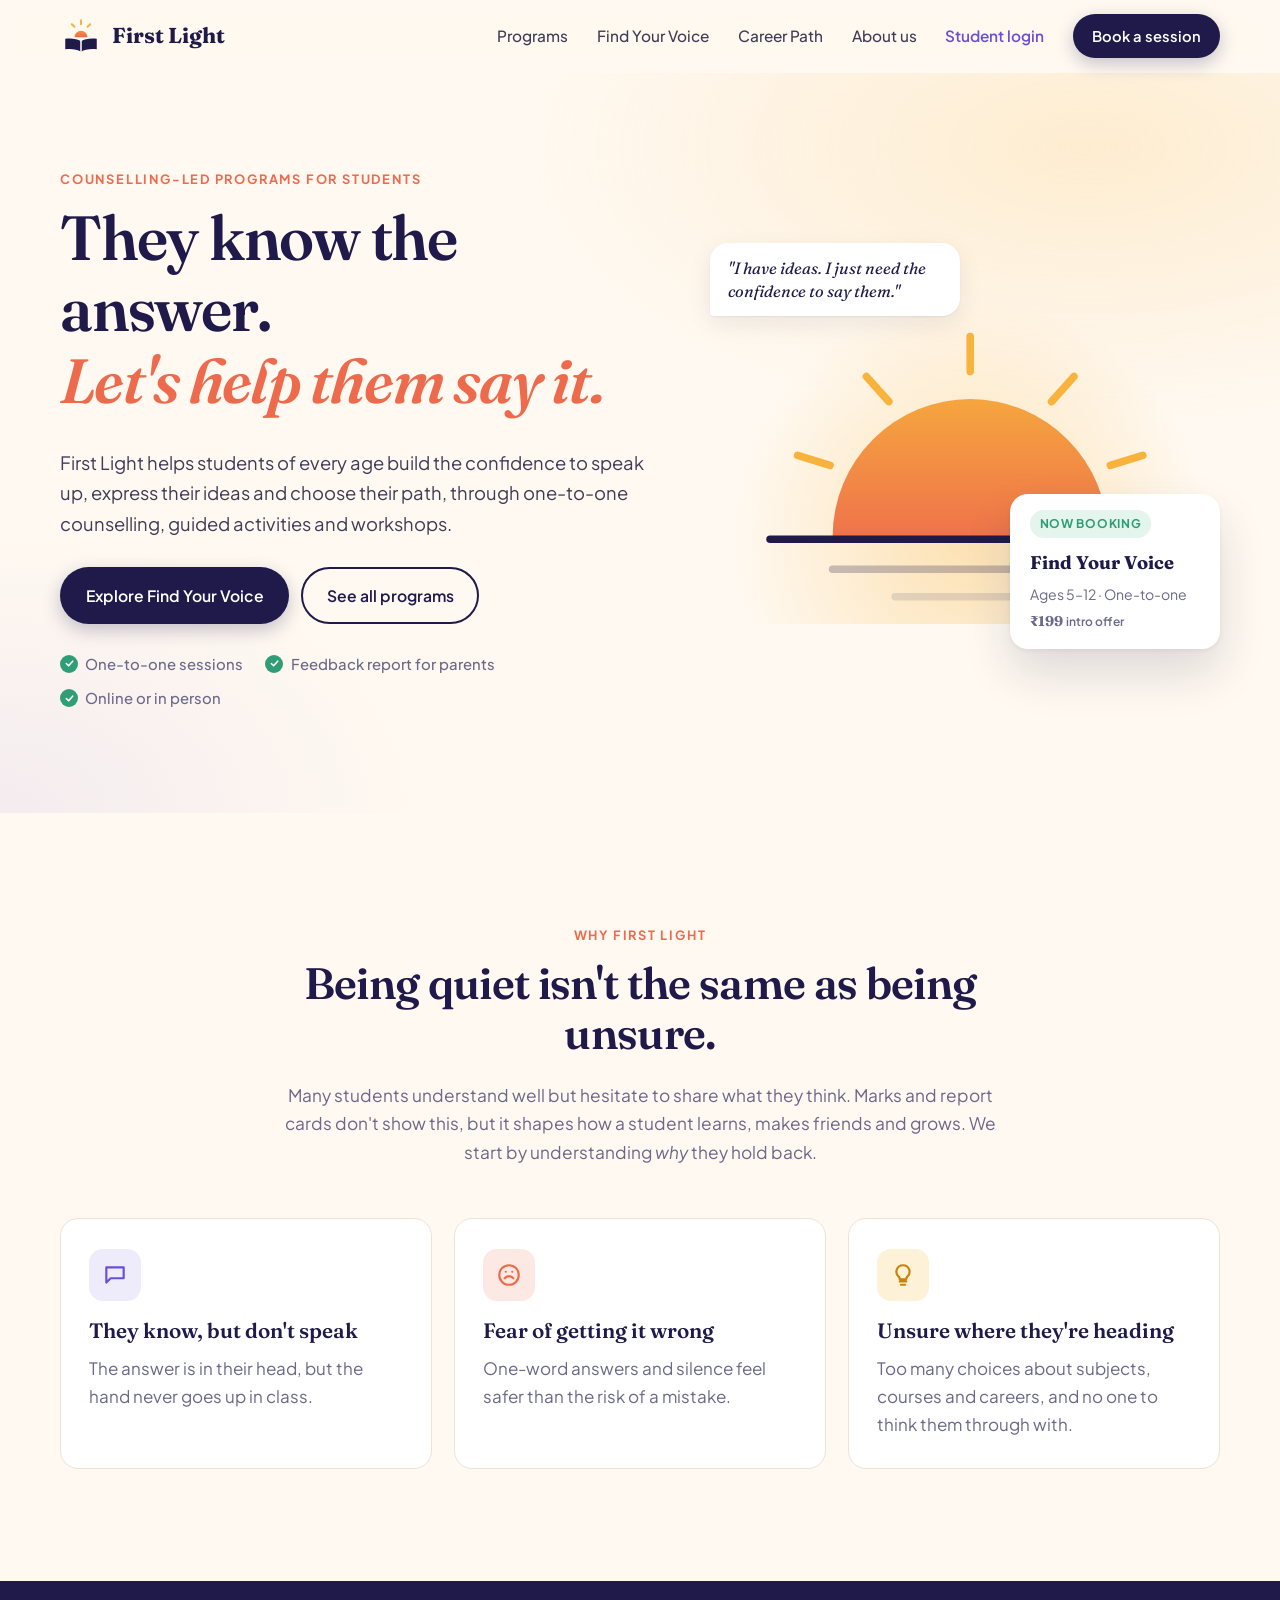
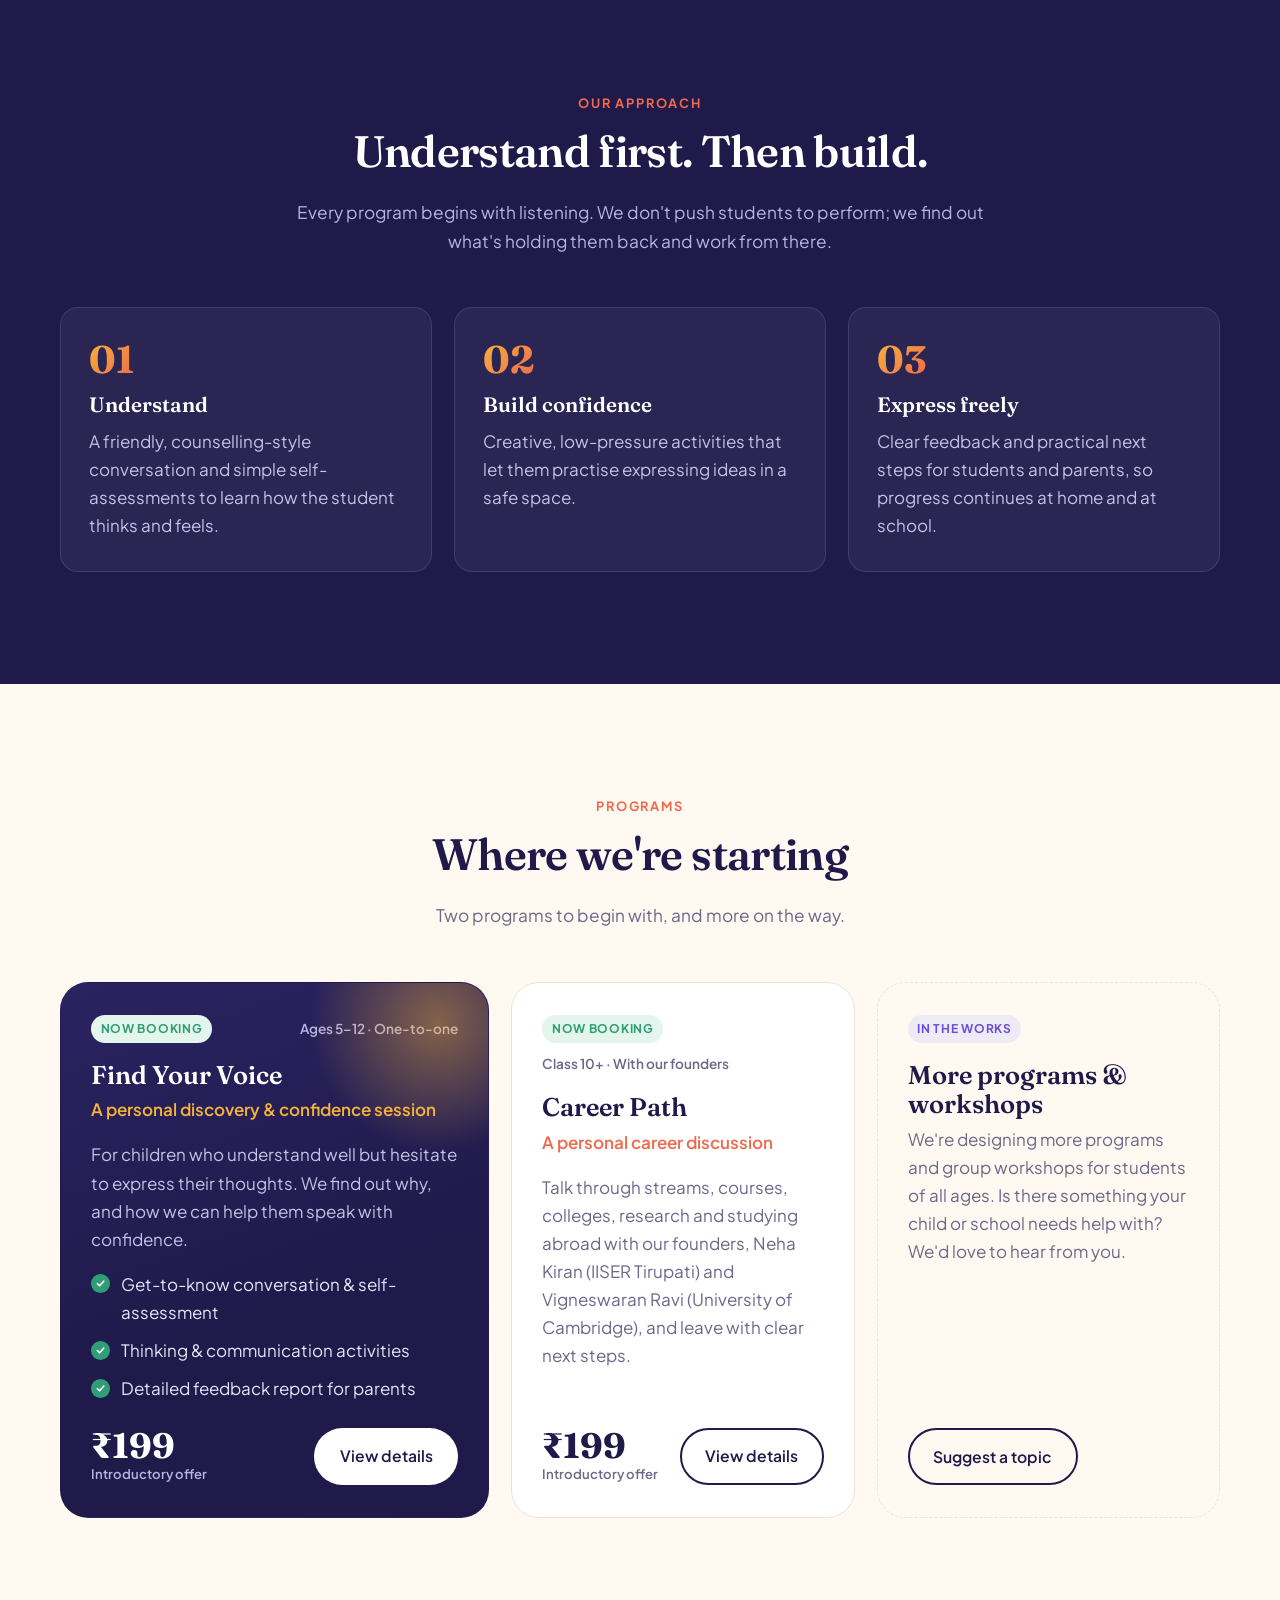
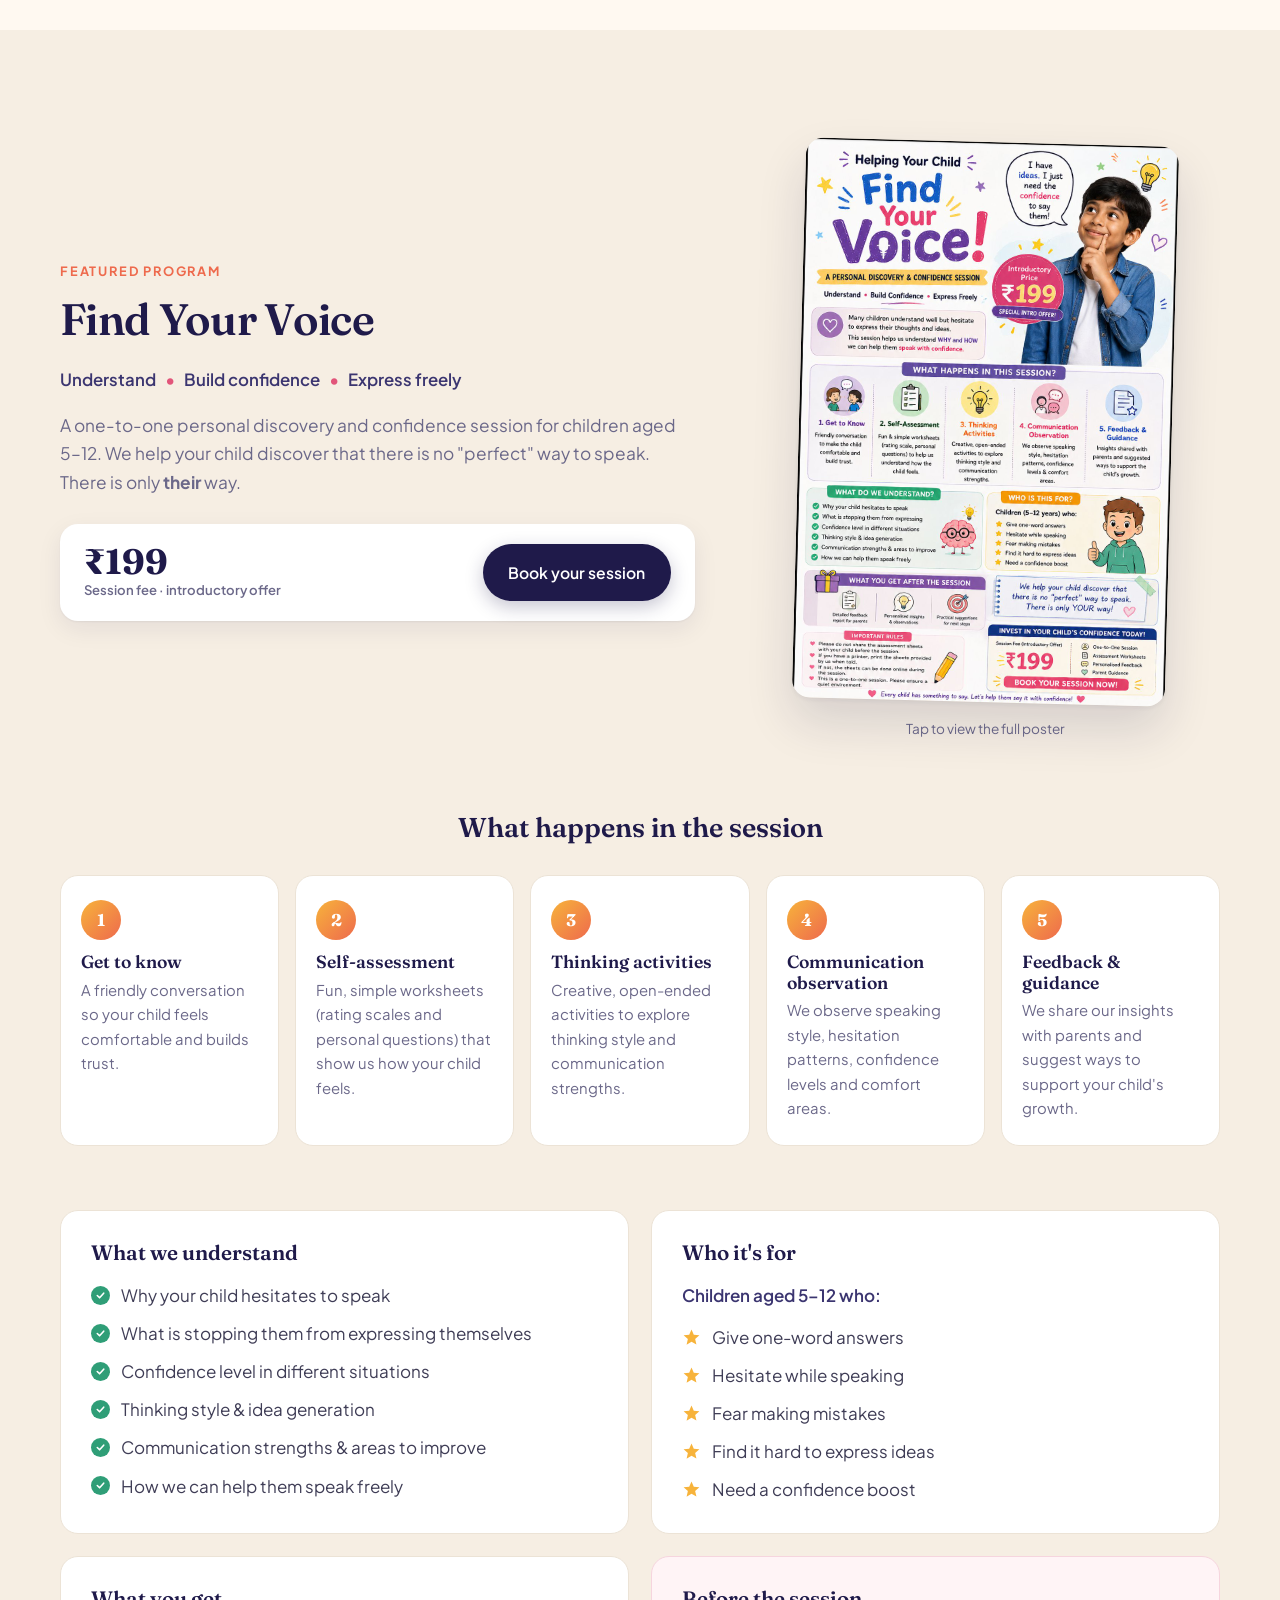
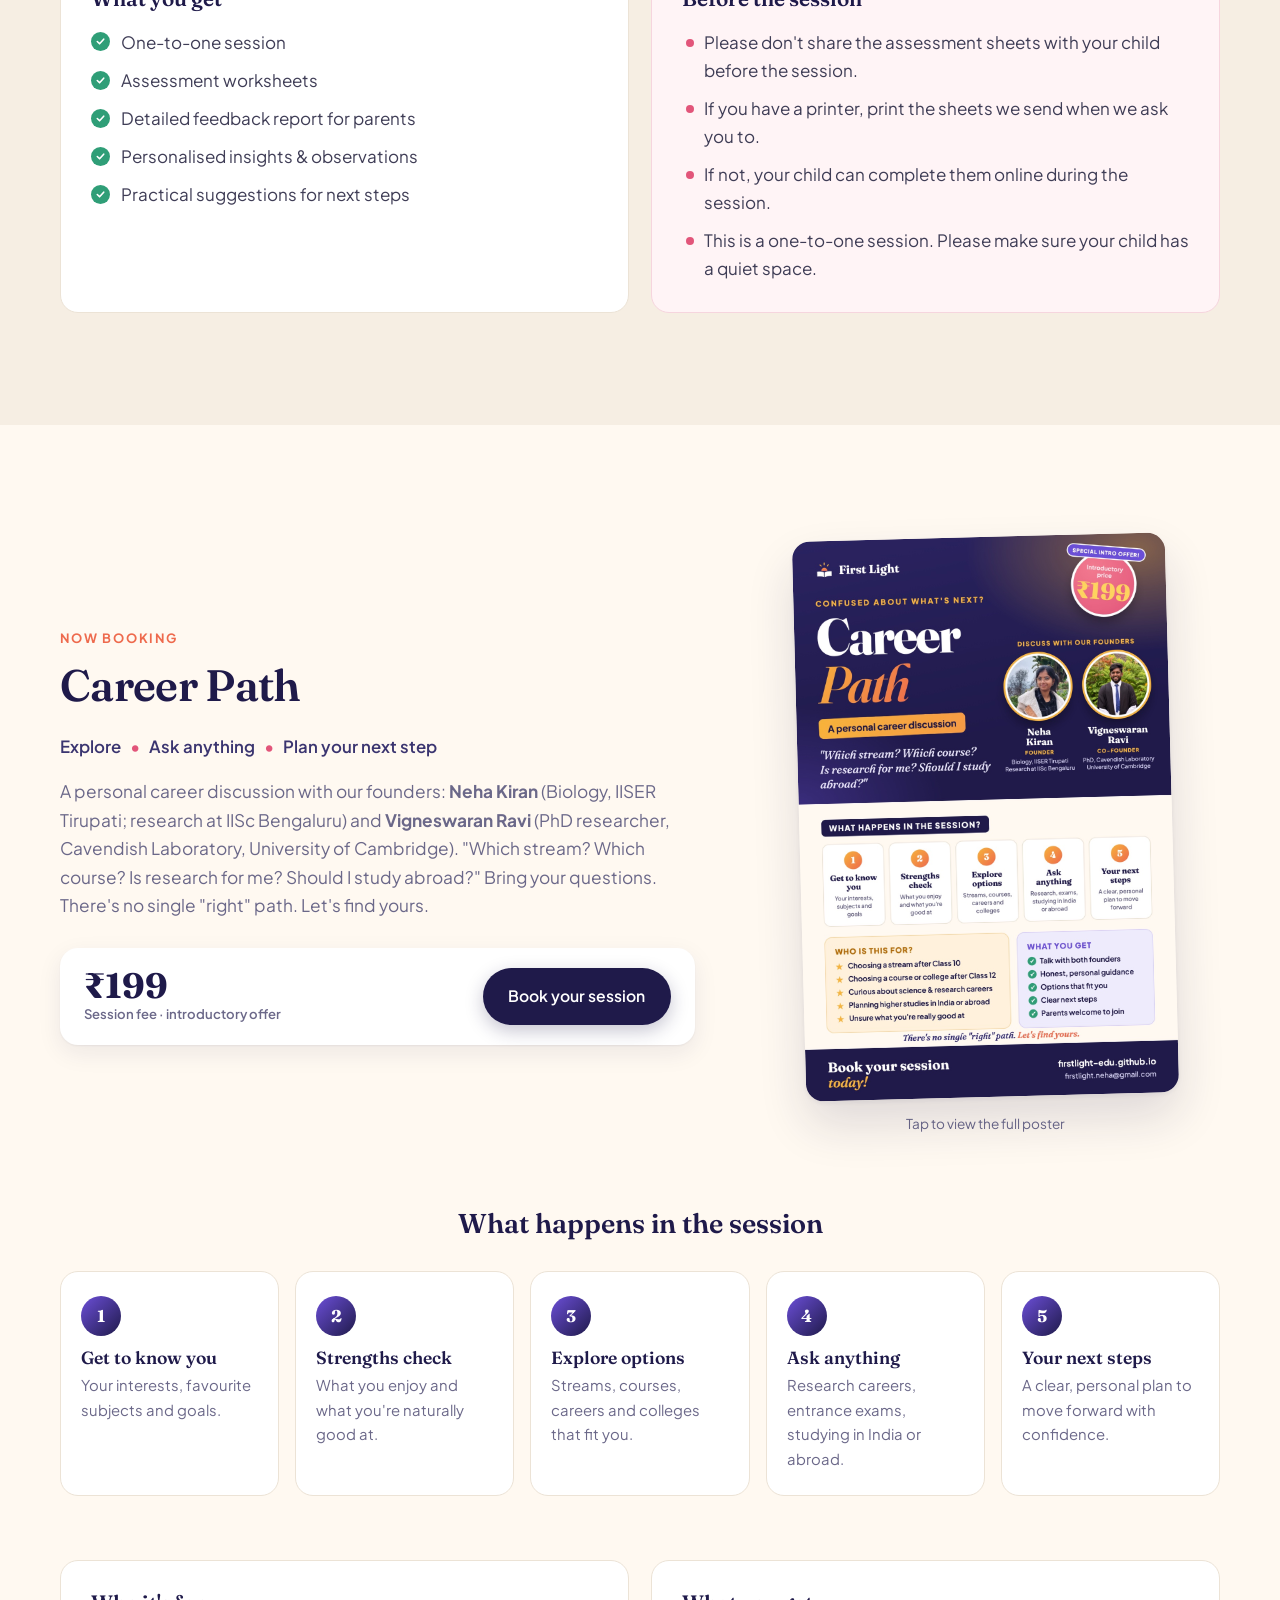
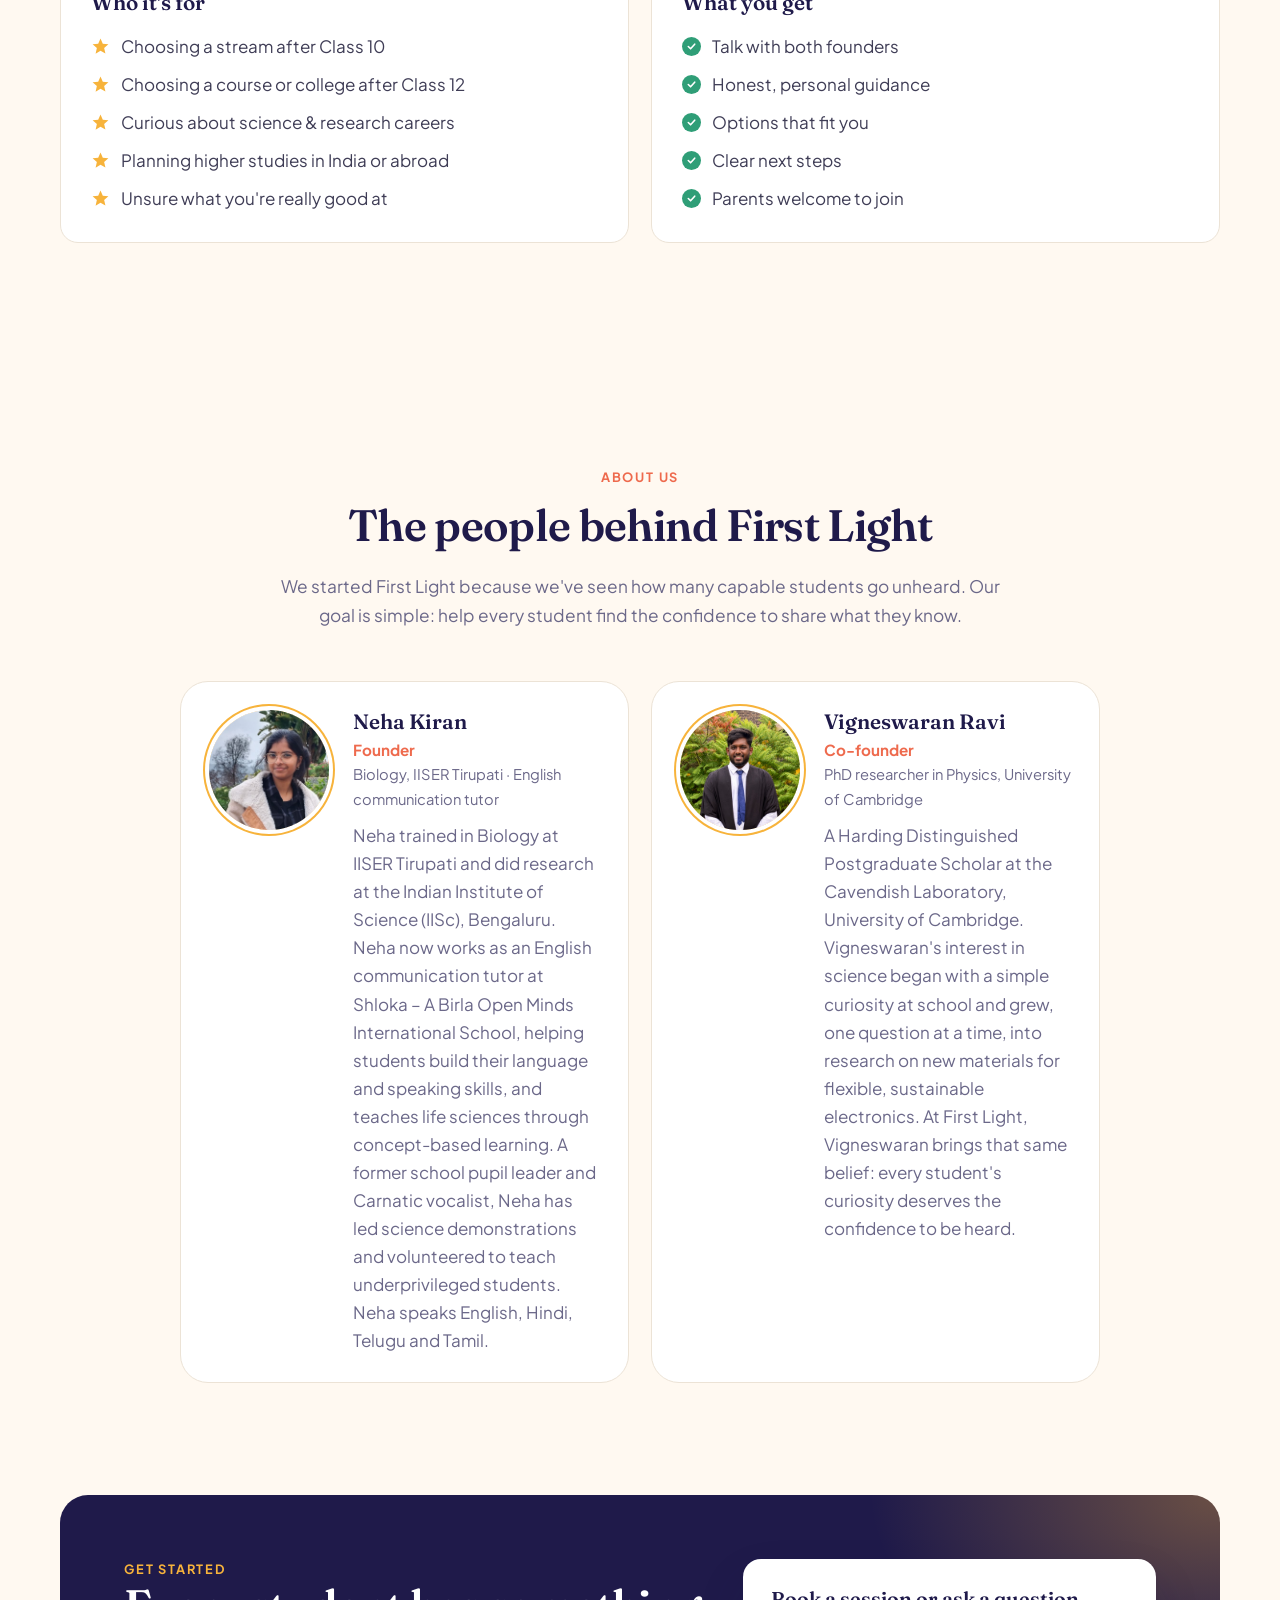
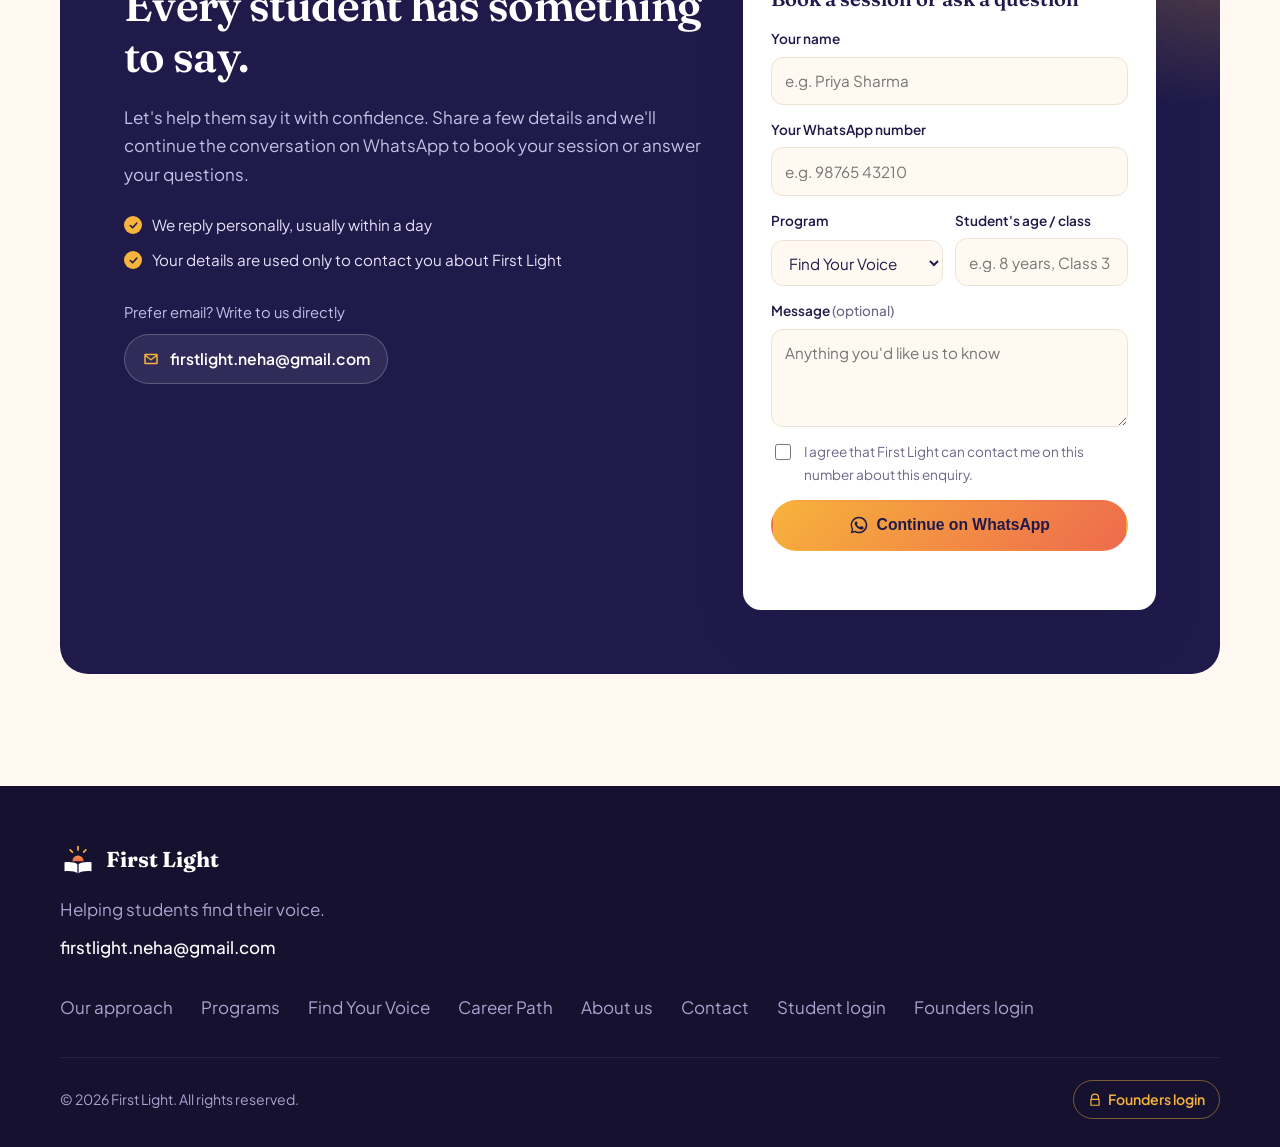
==== commit d3a052f2: "Make Founders login easier to find in the footer Co-Authored-By: Claude Opus 5.5 <noreply@anthropic." ====
--- a/index.html
+++ b/index.html
@@ -499,6 +499,7 @@
         <a href="#team">About us</a>
         <a href="#contact">Contact</a>
         <a href="student.html">Student login</a>
+        <a href="https://script.google.com/macros/s/AKfycbzOmXls6OjFczFh-tOfei57v2xFUEmcW-DqGv8DJa0KnaTDxKj3PU1sGaAFo9hY-eA/exec" target="_blank" rel="noopener nofollow">Founders login</a>
       </nav>
     </div>
     <div class="container footer-bottom">
--- a/style.css
+++ b/style.css
@@ -409,7 +409,7 @@
 .footer-bottom p { margin: 0; }
 .founder-login {
   display: inline-flex; align-items: center; gap: 6px; text-decoration: none;
-  font-size: .85rem; color: #8E89B8; padding: 6px 12px; border: 1px solid rgba(255,255,255,.12); border-radius: 999px;
+  font-size: .88rem; font-weight: 600; color: var(--sun); padding: 7px 14px; border: 1px solid rgba(247,179,59,.45); border-radius: 999px;
   transition: color .2s, border-color .2s;
 }
 .founder-login:hover { color: #fff; border-color: var(--sun); }
